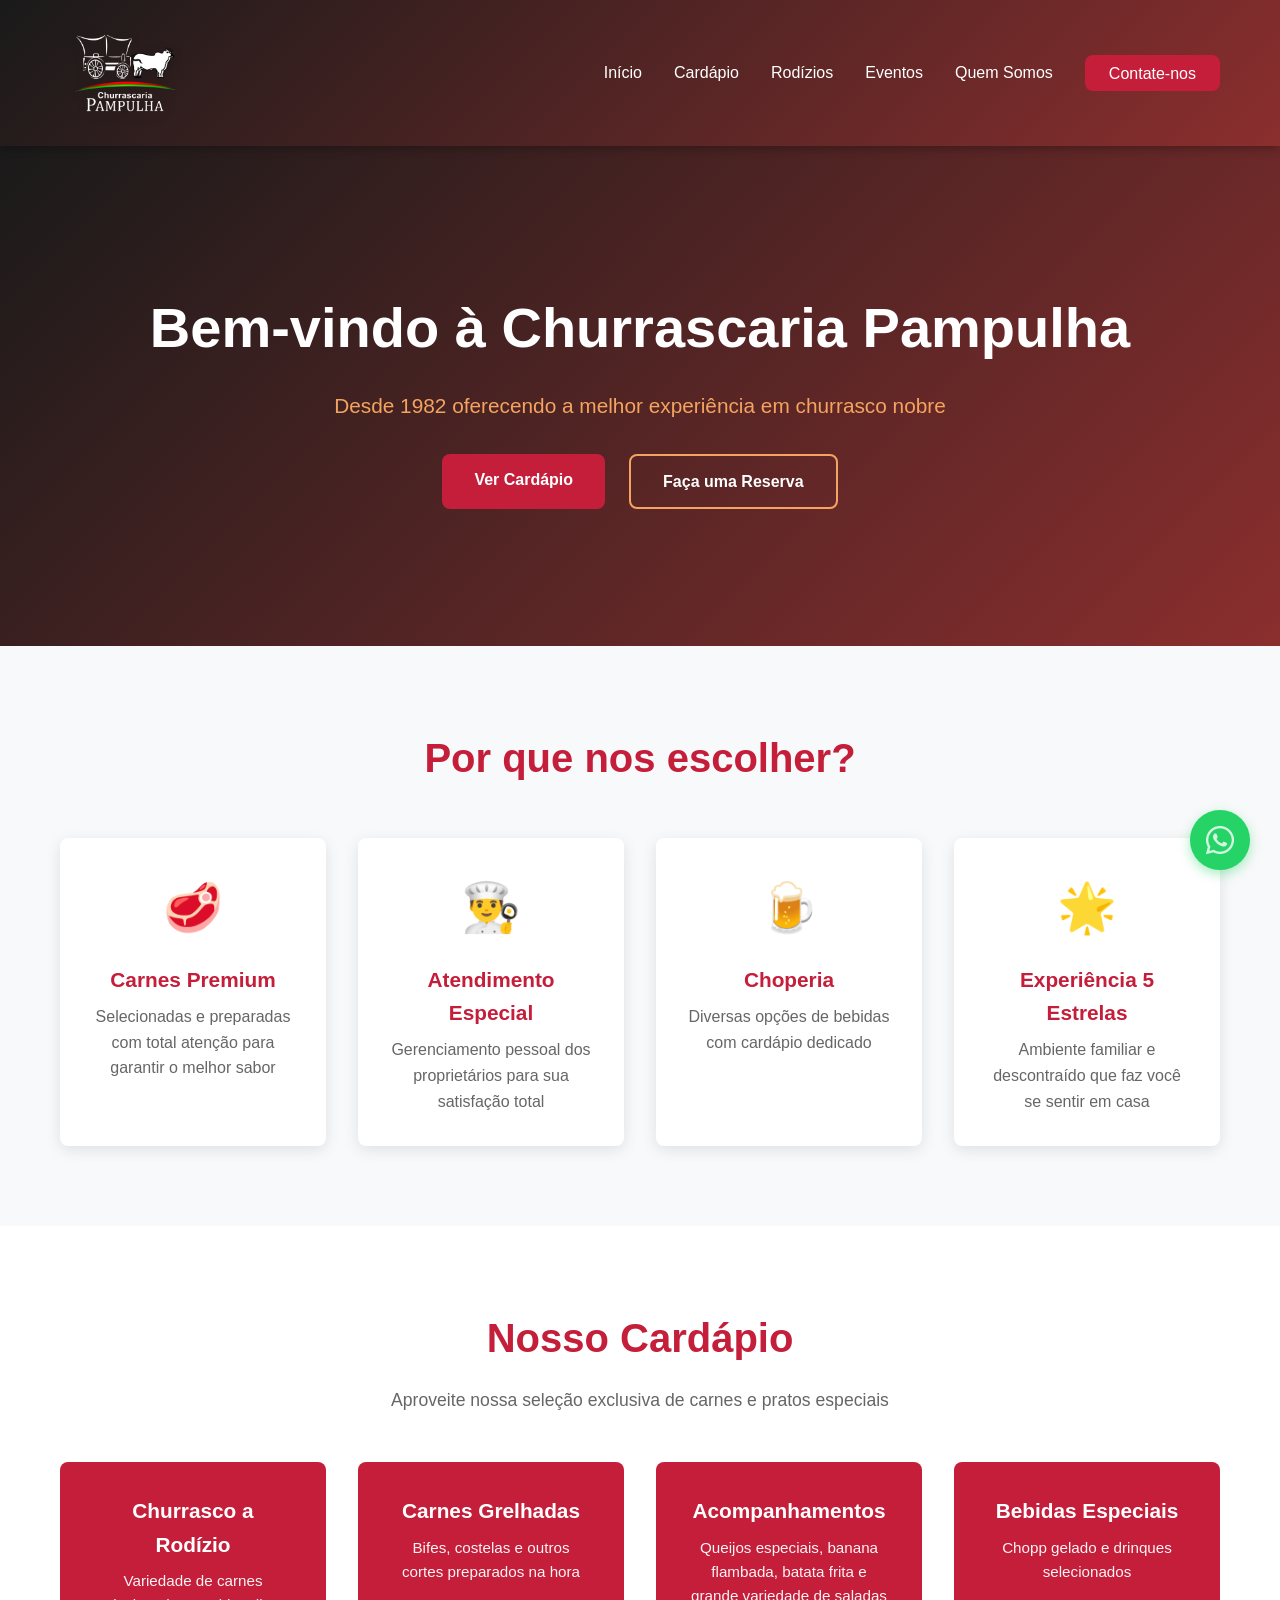
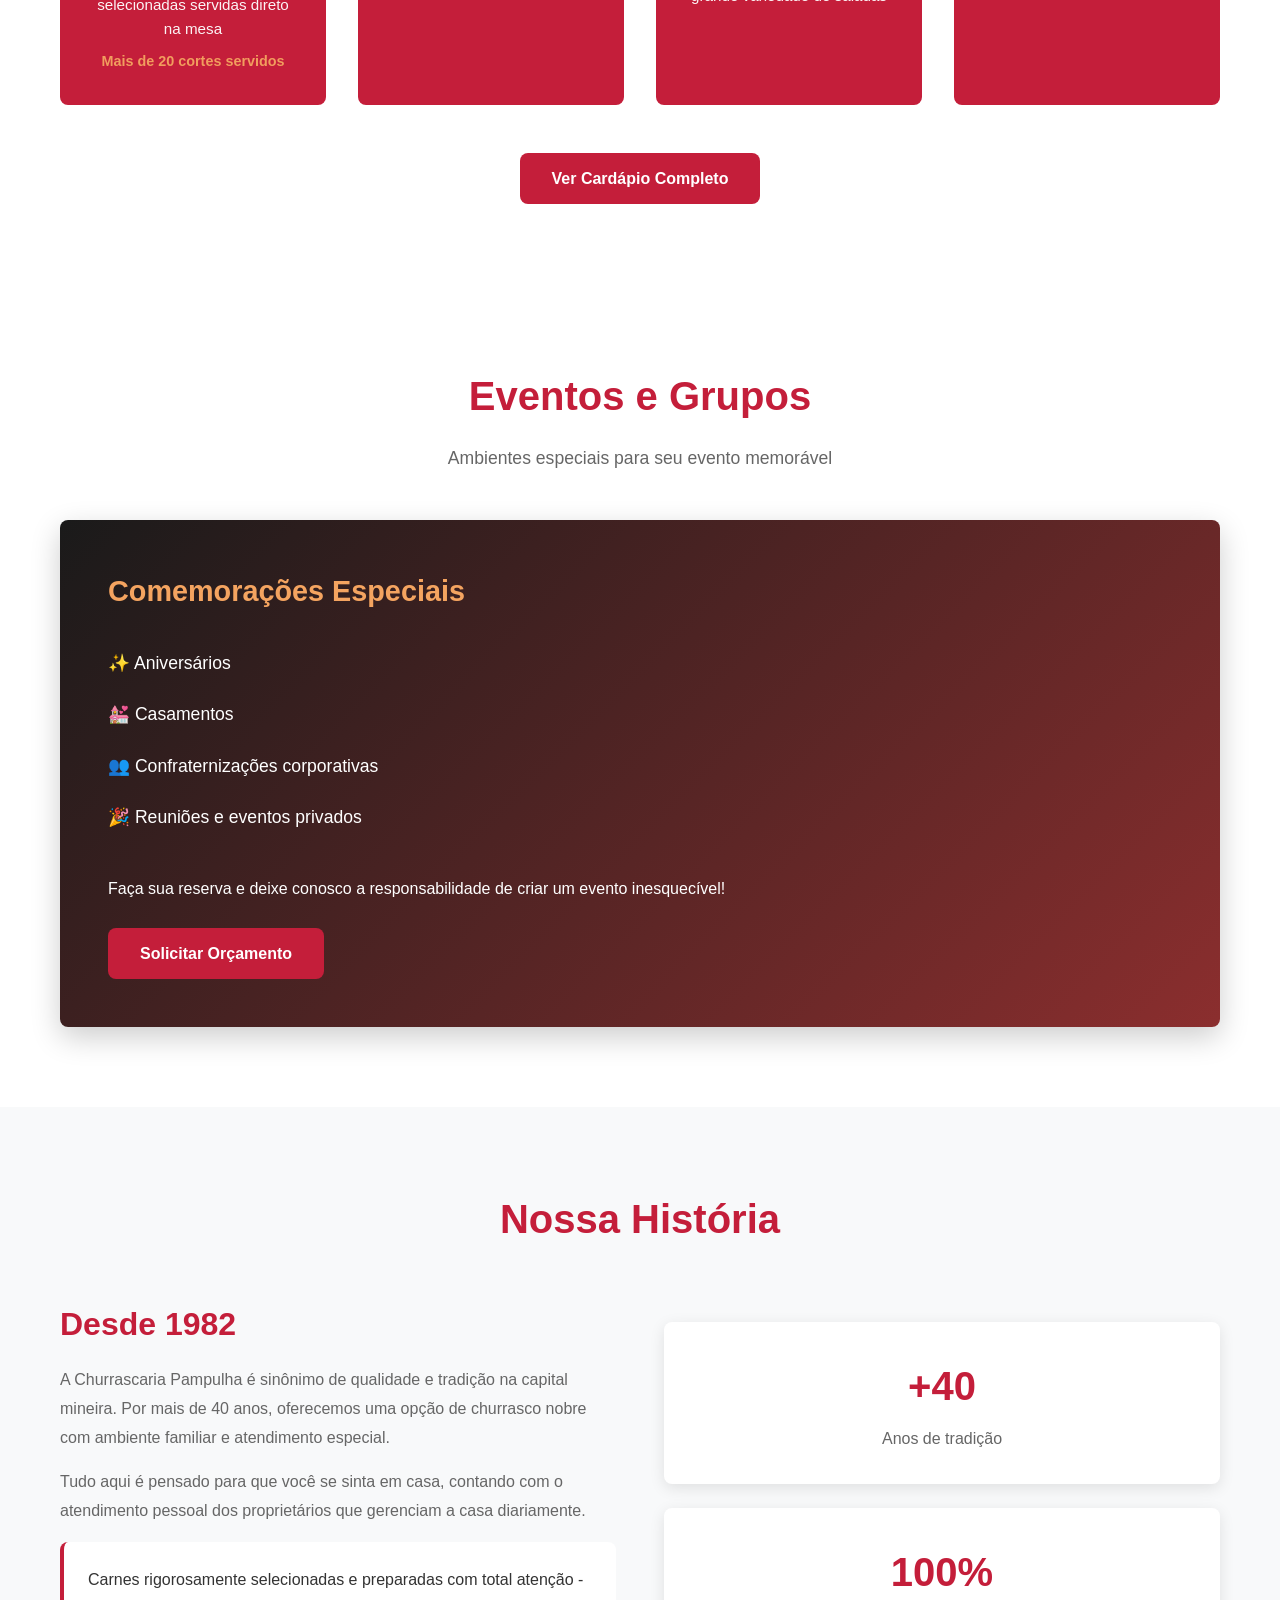
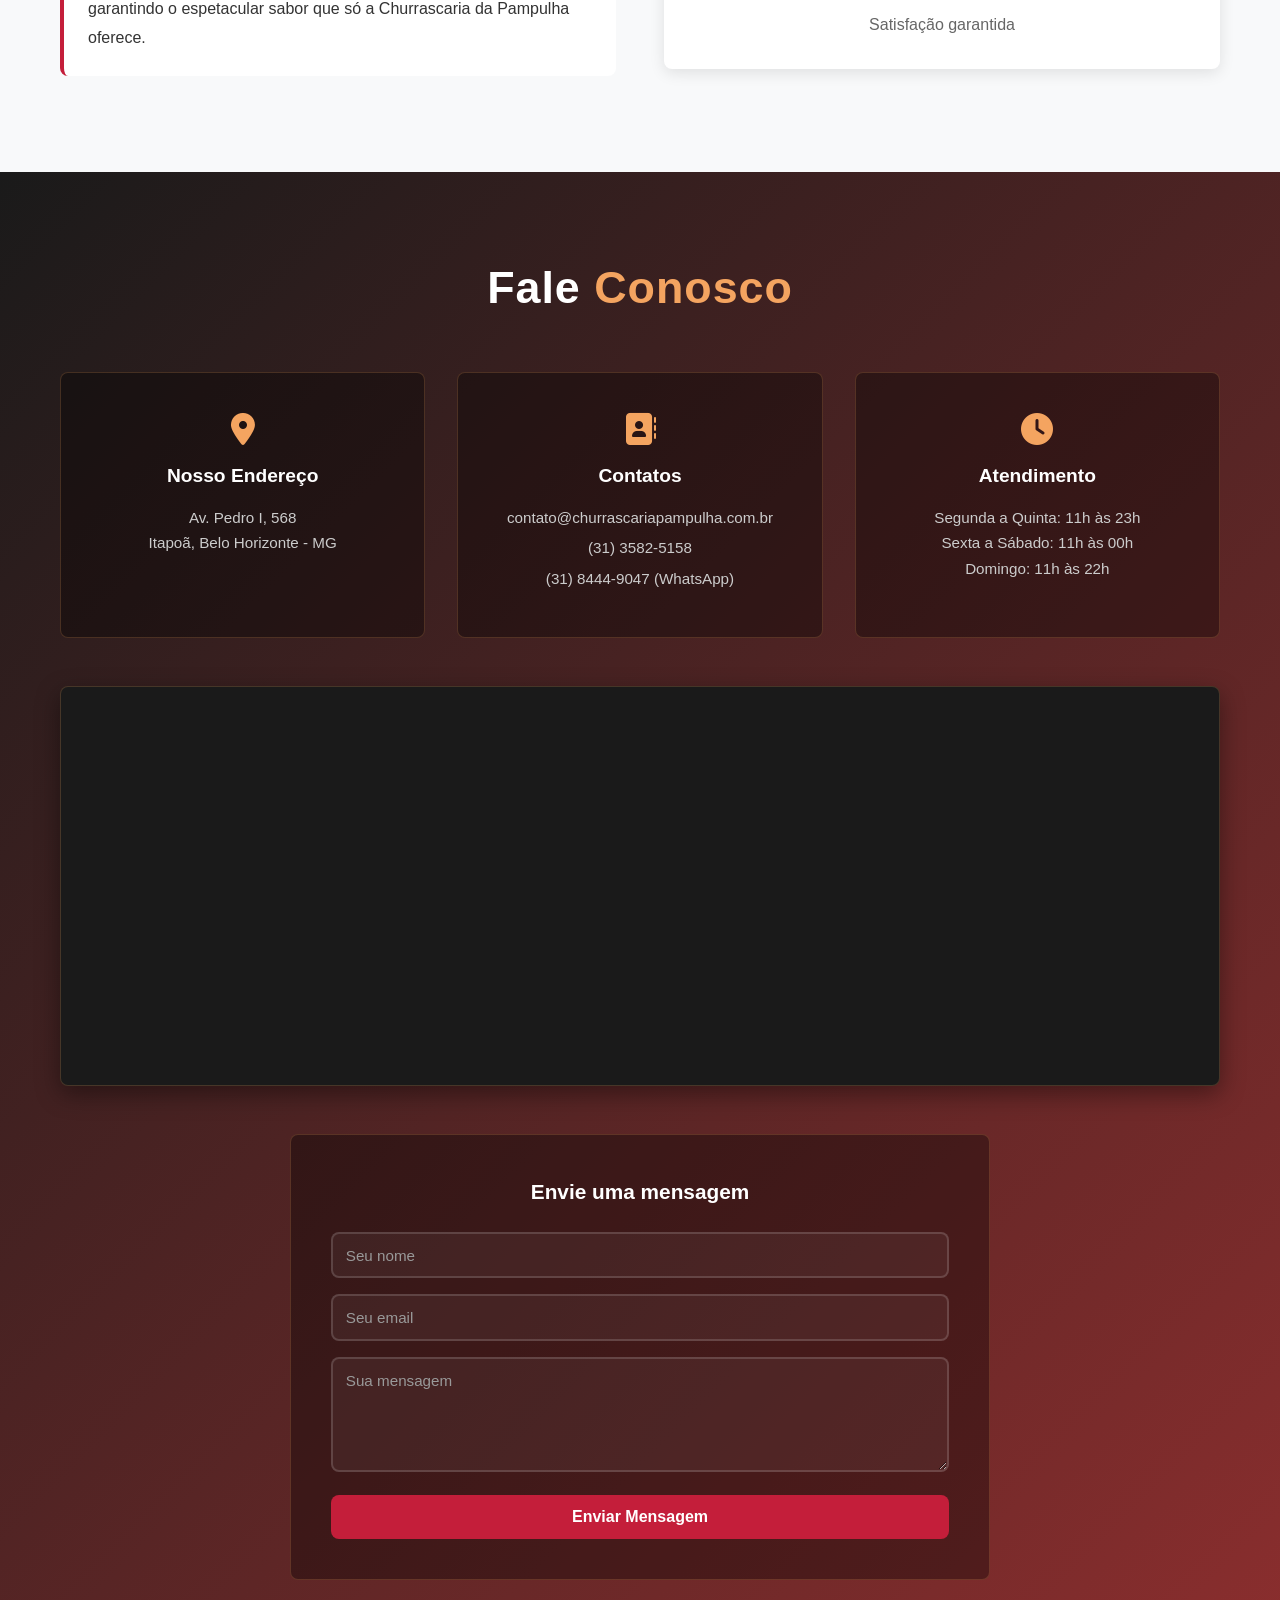
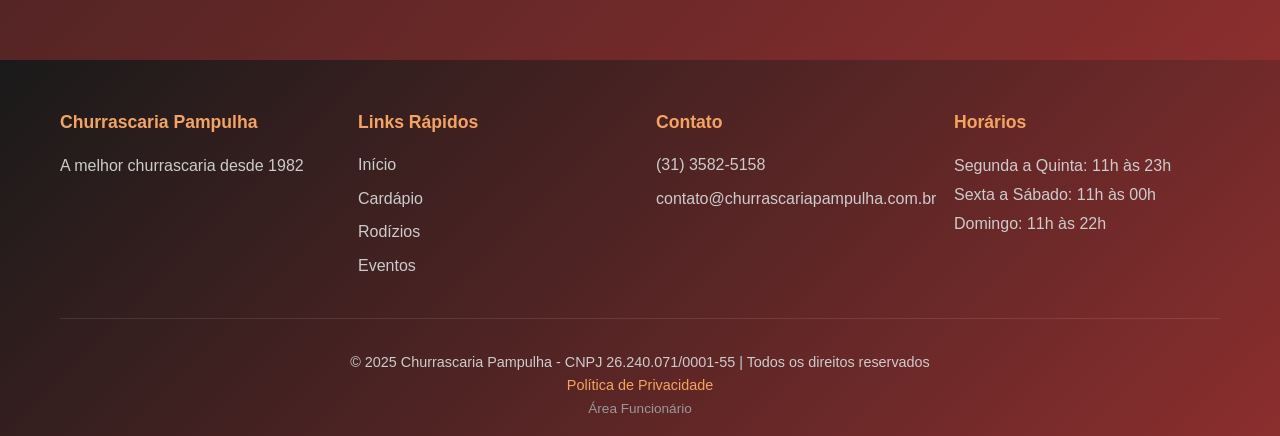
==== index.html @ bcb3b32a "Redesenha visual das paginas internas (login, painel, mesas, funcionarios) Adiciona cabecalho com gr" ====
<!DOCTYPE html>
<html lang="pt-BR">
<head>
    <meta charset="UTF-8">
    <meta name="viewport" content="width=device-width, initial-scale=1.0">
    <title>Churrascaria Pampulha - A Melhor Churrascaria de BH</title>
    <link rel="stylesheet" href="style.css?v=20260621-4">
    <link rel="stylesheet" href="https://cdnjs.cloudflare.com/ajax/libs/font-awesome/6.4.0/css/all.min.css">
</head>
<body>
    <!-- Navigation -->
    <nav class="navbar">
        <div class="container">
            <div class="navbar-content">
                <div class="logo">
                    <a href="#inicio">
                        <img src="Logo Branca carroça MC.png" alt="Churrascaria Pampulha" class="logo-img">
                    </a>
                </div>
                <button class="menu-toggle" id="menuToggle">
                    <span></span>
                    <span></span>
                    <span></span>
                </button>
                <ul class="nav-links" id="navLinks">
                    <li><a href="#inicio">Início</a></li>
                    <li><a href="#cardapio">Cardápio</a></li>
                    <li><a href="#rodizios">Rodízios</a></li>
                    <li><a href="#eventos">Eventos</a></li>
                    <li><a href="#quem-somos">Quem Somos</a></li>
                    <li><a href="#contato" class="btn-contato">Contate-nos</a></li>
                </ul>
            </div>
        </div>
    </nav>

    <!-- Hero Section -->
    <section class="hero" id="inicio">
        <div class="hero-content">
            <h2>Bem-vindo à Churrascaria Pampulha</h2>
            <p>Desde 1982 oferecendo a melhor experiência em churrasco nobre</p>
            <div class="hero-buttons">
                <a href="#cardapio" class="btn btn-primary">Ver Cardápio</a>
                <a href="#contato" class="btn btn-secondary">Faça uma Reserva</a>
            </div>
        </div>
    </section>

    <!-- Diferenciais -->
    <section class="diferenciais">
        <div class="container">
            <h2>Por que nos escolher?</h2>
            <div class="diferencial-grid">
                <div class="diferencial-card">
                    <div class="icon">🥩</div>
                    <h3>Carnes Premium</h3>
                    <p>Selecionadas e preparadas com total atenção para garantir o melhor sabor</p>
                </div>
                <div class="diferencial-card">
                    <div class="icon">👨‍🍳</div>
                    <h3>Atendimento Especial</h3>
                    <p>Gerenciamento pessoal dos proprietários para sua satisfação total</p>
                </div>
                <div class="diferencial-card">
                    <div class="icon">🍺</div>
                    <h3>Choperia</h3>
                    <p>Diversas opções de bebidas com cardápio dedicado</p>
                </div>
                <div class="diferencial-card">
                    <div class="icon">🌟</div>
                    <h3>Experiência 5 Estrelas</h3>
                    <p>Ambiente familiar e descontraído que faz você se sentir em casa</p>
                </div>
            </div>
        </div>
    </section>

    <!-- Cardápio Preview -->
    <section class="cardapio-preview" id="cardapio">
        <div class="container">
            <h2>Nosso Cardápio</h2>
            <p class="section-subtitle">Aproveite nossa seleção exclusiva de carnes e pratos especiais</p>
            <div class="menu-grid">
                <div class="menu-item">
                    <h3>Churrasco a Rodízio</h3>
                    <p>Variedade de carnes selecionadas servidas direto na mesa</p>
                    <p class="menu-subtitle">Mais de 20 cortes servidos</p>
                </div>
                <div class="menu-item">
                    <h3>Carnes Grelhadas</h3>
                    <p>Bifes, costelas e outros cortes preparados na hora</p>
                </div>
                <div class="menu-item">
                    <h3>Acompanhamentos</h3>
                    <p>Queijos especiais, banana flambada, batata frita e grande variedade de saladas</p>
                </div>
                <div class="menu-item">
                    <h3>Bebidas Especiais</h3>
                    <p>Chopp gelado e drinques selecionados</p>
                </div>
            </div>
            <div class="cardapio-cta">
                <a href="#contato" class="btn btn-primary">Ver Cardápio Completo</a>
            </div>
        </div>
    </section>


    <!-- Eventos -->
    <section class="eventos" id="eventos">
        <div class="container">
            <h2>Eventos e Grupos</h2>
            <p class="section-subtitle">Ambientes especiais para seu evento memorável</p>
            <div class="evento-card">
                <h3>Comemorações Especiais</h3>
                <ul class="evento-list">
                    <li>✨ Aniversários</li>
                    <li>💒 Casamentos</li>
                    <li>👥 Confraternizações corporativas</li>
                    <li>🎉 Reuniões e eventos privados</li>
                </ul>
                <p>Faça sua reserva e deixe conosco a responsabilidade de criar um evento inesquecível!</p>
                <a href="#contato" class="btn btn-primary">Solicitar Orçamento</a>
            </div>
        </div>
    </section>

    <!-- Quem Somos -->
    <section class="quem-somos" id="quem-somos">
        <div class="container">
            <h2>Nossa História</h2>
            <div class="historia-content">
                <div class="historia-text">
                    <h3>Desde 1982</h3>
                    <p>A Churrascaria Pampulha é sinônimo de qualidade e tradição na capital mineira. Por mais de 40 anos, oferecemos uma opção de churrasco nobre com ambiente familiar e atendimento especial.</p>
                    <p>Tudo aqui é pensado para que você se sinta em casa, contando com o atendimento pessoal dos proprietários que gerenciam a casa diariamente.</p>
                    <p class="destaque">Carnes rigorosamente selecionadas e preparadas com total atenção - garantindo o espetacular sabor que só a Churrascaria da Pampulha oferece.</p>
                </div>
                <div class="historia-stats">
                    <div class="stat">
                        <h4>+40</h4>
                        <p>Anos de tradição</p>
                    </div>
                    <div class="stat">
                        <h4>100%</h4>
                        <p>Satisfação garantida</p>
                    </div>
                </div>
            </div>
        </div>
    </section>

    <!-- Contato -->
    <section class="contato" id="contato">
        <div class="container">
            <h2>Fale <span class="text-accent">Conosco</span></h2>

            <div class="contato-cards">
                <div class="contato-card">
                    <i class="fa-solid fa-location-dot"></i>
                    <h3>Nosso Endereço</h3>
                    <p>Av. Pedro I, 568<br>Itapoã, Belo Horizonte - MG</p>
                </div>
                <div class="contato-card">
                    <i class="fa-solid fa-address-book"></i>
                    <h3>Contatos</h3>
                    <p><a href="mailto:contato@churrascariapampulha.com.br">contato@churrascariapampulha.com.br</a></p>
                    <p><a href="tel:+553135825158">(31) 3582-5158</a></p>
                    <p><a href="https://wa.me/553184449047" target="_blank" rel="noopener noreferrer">(31) 8444-9047 (WhatsApp)</a></p>
                </div>
                <div class="contato-card">
                    <i class="fa-solid fa-clock"></i>
                    <h3>Atendimento</h3>
                    <p>Segunda a Quinta: 11h às 23h<br>
                    Sexta a Sábado: 11h às 00h<br>
                    Domingo: 11h às 22h</p>
                </div>
            </div>

            <!-- Mapa -->
            <div class="mapa-container">
                <iframe src="https://maps.google.com/maps?q=Av.%20Pedro%20I%2C%20568%20-%20Itapo%C3%A3%2C%20Belo%20Horizonte%20-%20MG&t=&z=15&ie=UTF8&iwloc=&output=embed" allowfullscreen="" loading="lazy" referrerpolicy="no-referrer-when-downgrade"></iframe>
            </div>

            <div class="contato-form-wrapper">
                <div class="contato-form">
                    <h3>Envie uma mensagem</h3>
                    <form id="contactForm">
                        <input type="text" placeholder="Seu nome" required>
                        <input type="email" placeholder="Seu email" required>
                        <textarea placeholder="Sua mensagem" rows="5" required></textarea>
                        <button type="submit" class="btn btn-primary">Enviar Mensagem</button>
                    </form>
                </div>
            </div>
        </div>
    </section>

    <!-- Footer -->
    <footer class="footer">
        <div class="container">
            <div class="footer-content">
                <div class="footer-section">
                    <h4>Churrascaria Pampulha</h4>
                    <p>A melhor churrascaria desde 1982</p>
                </div>
                <div class="footer-section">
                    <h4>Links Rápidos</h4>
                    <ul>
                        <li><a href="#inicio">Início</a></li>
                        <li><a href="#cardapio">Cardápio</a></li>
                        <li><a href="#rodizios">Rodízios</a></li>
                        <li><a href="#eventos">Eventos</a></li>
                    </ul>
                </div>
                <div class="footer-section">
                    <h4>Contato</h4>
                    <ul>
                        <li><a href="tel:+553135825158">(31) 3582-5158</a></li>
                        <li><a href="mailto:contato@churrascariapampulha.com.br">contato@churrascariapampulha.com.br</a></li>
                    </ul>
                </div>
                <div class="footer-section">
                    <h4>Horários</h4>
                    <p>Segunda a Quinta: 11h às 23h<br>
                    Sexta a Sábado: 11h às 00h<br>
                    Domingo: 11h às 22h</p>
                </div>
            </div>
            <div class="footer-bottom">
                <p>&copy; 2025 Churrascaria Pampulha - CNPJ 26.240.071/0001-55 | Todos os direitos reservados</p>
                <p><a href="#politica">Política de Privacidade</a></p>
                <p class="footer-funcionario-link"><a href="area-reservas.php">Área Funcionário</a></p>
            </div>
        </div>
    </footer>

    <!-- WhatsApp Button Flutuante -->
    <a href="https://wa.me/553184449047?text=Olá%20Churrascaria%20Pampulha%21%20Gostaria%20de%20fazer%20uma%20reserva!"
       target="_blank"
       rel="noopener noreferrer"
       class="whatsapp-button"
       title="Abrir WhatsApp">
        <i class="fab fa-whatsapp"></i>
    </a>

    <script src="script.js"></script>
</body>
</html>
---- style.css ----
:root {
    --primary-color: #c41e3a;
    --secondary-color: #8b2e2e;
    --accent-color: #f4a460;
    --dark-bg: #1a1a1a;
    --light-bg: #f8f9fa;
    --text-dark: #333;
    --text-light: #666;
    --border-radius: 8px;
    --transition: all 0.3s ease;
}

* {
    margin: 0;
    padding: 0;
    box-sizing: border-box;
}

html {
    scroll-behavior: smooth;
}

body {
    font-family: 'Segoe UI', Tahoma, Geneva, Verdana, sans-serif;
    line-height: 1.6;
    color: var(--text-dark);
    background-color: #fff;
}

.container {
    max-width: 1200px;
    margin: 0 auto;
    padding: 0 20px;
}

/* ===== Navigation ===== */
.navbar {
    background: linear-gradient(135deg, var(--dark-bg) 0%, var(--secondary-color) 100%);
    padding: 0.5rem 0;
    position: sticky;
    top: 0;
    z-index: 1000;
    box-shadow: 0 2px 10px rgba(0, 0, 0, 0.3);
}

.navbar-content {
    display: flex;
    justify-content: space-between;
    align-items: center;
}

.logo h1 {
    color: var(--accent-color);
    font-size: 1.8rem;
    font-weight: bold;
    letter-spacing: 1px;
}

.logo {
    display: flex;
    align-items: center;
}

.logo a {
    display: flex;
    align-items: center;
    justify-content: center;
    text-decoration: none;
    height: 130px;
    line-height: 130px;
}

.logo-img {
    height: 130px;
    width: auto;
    max-width: 400px;
    object-fit: contain;
    object-position: center;
    transition: all 0.3s ease;
    display: block;
    filter: drop-shadow(0 3px 6px rgba(0, 0, 0, 0.15));
}

.logo-img:hover {
    transform: scale(1.08);
    filter: drop-shadow(0 4px 8px rgba(0, 0, 0, 0.2));
}

.nav-links {
    display: flex;
    list-style: none;
    gap: 2rem;
    align-items: center;
}

.nav-links a {
    color: white;
    text-decoration: none;
    font-weight: 500;
    transition: var(--transition);
    position: relative;
}

.nav-links a:not(.btn-contato)::after {
    content: '';
    position: absolute;
    bottom: -5px;
    left: 0;
    width: 0;
    height: 2px;
    background-color: var(--accent-color);
    transition: width 0.3s ease;
}

.nav-links a:not(.btn-contato):hover::after {
    width: 100%;
}

.btn-contato {
    background-color: var(--primary-color) !important;
    padding: 0.6rem 1.5rem !important;
    border-radius: var(--border-radius);
    transition: var(--transition);
}

.btn-contato:hover {
    background-color: var(--accent-color) !important;
    color: var(--text-dark) !important;
}

.menu-toggle {
    display: none;
    flex-direction: column;
    background: none;
    border: none;
    cursor: pointer;
    gap: 6px;
}

.menu-toggle span {
    width: 25px;
    height: 3px;
    background-color: white;
    border-radius: 2px;
    transition: var(--transition);
}

/* ===== Hero Section ===== */
.hero {
    background: linear-gradient(135deg, var(--dark-bg) 0%, var(--secondary-color) 100%);
    color: white;
    padding: 100px 20px;
    text-align: center;
    min-height: 500px;
    display: flex;
    align-items: center;
    justify-content: center;
}

.hero-content h2 {
    font-size: 3.5rem;
    margin-bottom: 1rem;
    font-weight: bold;
    animation: slideInDown 0.8s ease;
}

.hero-content p {
    font-size: 1.3rem;
    margin-bottom: 2rem;
    color: var(--accent-color);
    animation: slideInUp 0.8s ease;
}

.hero-buttons {
    display: flex;
    gap: 1.5rem;
    justify-content: center;
    flex-wrap: wrap;
    animation: fadeIn 1s ease 0.3s backwards;
}

@keyframes slideInDown {
    from {
        opacity: 0;
        transform: translateY(-30px);
    }
    to {
        opacity: 1;
        transform: translateY(0);
    }
}

@keyframes slideInUp {
    from {
        opacity: 0;
        transform: translateY(30px);
    }
    to {
        opacity: 1;
        transform: translateY(0);
    }
}

@keyframes fadeIn {
    from {
        opacity: 0;
    }
    to {
        opacity: 1;
    }
}

/* ===== Buttons ===== */
.btn {
    padding: 0.8rem 2rem;
    border: none;
    border-radius: var(--border-radius);
    font-size: 1rem;
    font-weight: 600;
    cursor: pointer;
    text-decoration: none;
    display: inline-block;
    transition: var(--transition);
    text-align: center;
}

.btn-primary {
    background-color: var(--primary-color);
    color: white;
}

.btn-primary:hover {
    background-color: var(--accent-color);
    color: var(--text-dark);
    transform: translateY(-3px);
    box-shadow: 0 10px 25px rgba(196, 30, 58, 0.4);
}

.btn-secondary {
    background-color: transparent;
    color: white;
    border: 2px solid var(--accent-color);
}

.btn-secondary:hover {
    background-color: var(--accent-color);
    color: var(--text-dark);
    transform: translateY(-3px);
}

/* ===== Diferenciais ===== */
.diferenciais {
    padding: 80px 20px;
    background-color: var(--light-bg);
}

.diferenciais h2 {
    text-align: center;
    font-size: 2.5rem;
    margin-bottom: 3rem;
    color: var(--primary-color);
}

.diferencial-grid {
    display: grid;
    grid-template-columns: repeat(auto-fit, minmax(250px, 1fr));
    gap: 2rem;
}

.diferencial-card {
    background: white;
    padding: 2rem;
    border-radius: var(--border-radius);
    text-align: center;
    box-shadow: 0 4px 15px rgba(0, 0, 0, 0.1);
    transition: var(--transition);
}

.diferencial-card:hover {
    transform: translateY(-10px);
    box-shadow: 0 10px 30px rgba(196, 30, 58, 0.2);
}

.diferencial-card .icon {
    font-size: 3rem;
    margin-bottom: 1rem;
}

.diferencial-card h3 {
    color: var(--primary-color);
    margin-bottom: 0.5rem;
    font-size: 1.3rem;
}

.diferencial-card p {
    color: var(--text-light);
    line-height: 1.6;
}

/* ===== Cardápio Preview ===== */
.cardapio-preview {
    padding: 80px 20px;
}

.cardapio-preview h2 {
    text-align: center;
    font-size: 2.5rem;
    margin-bottom: 1rem;
    color: var(--primary-color);
}

.section-subtitle {
    text-align: center;
    color: var(--text-light);
    font-size: 1.1rem;
    margin-bottom: 3rem;
}

.menu-grid {
    display: grid;
    grid-template-columns: repeat(auto-fit, minmax(220px, 1fr));
    gap: 2rem;
    margin-bottom: 3rem;
}

.menu-item {
    background: var(--primary-color);
    color: white;
    padding: 2rem;
    border-radius: var(--border-radius);
    text-align: center;
    transition: var(--transition);
    cursor: pointer;
}

.menu-item:hover {
    transform: scale(1.05);
    box-shadow: 0 10px 30px rgba(196, 30, 58, 0.3);
}

.menu-item h3 {
    margin-bottom: 0.5rem;
    font-size: 1.3rem;
}

.menu-item p {
    font-size: 0.95rem;
    opacity: 0.95;
}

.menu-item .menu-subtitle {
    font-size: 0.9rem;
    color: var(--accent-color);
    margin-top: 0.5rem;
    font-weight: 600;
}

.menu-item .menu-highlight {
    font-size: 0.9rem;
    color: #fff;
    margin-top: 0.5rem;
    background-color: rgba(0, 0, 0, 0.3);
    padding: 0.5rem;
    border-radius: 4px;
}

.cardapio-cta {
    text-align: center;
}

/* ===== Rodízios ===== */
.rodizios {
    padding: 80px 20px;
    background-color: var(--light-bg);
}

.rodizios h2 {
    text-align: center;
    font-size: 2.5rem;
    margin-bottom: 3rem;
    color: var(--primary-color);
}

.promo-grid {
    display: grid;
    grid-template-columns: repeat(auto-fit, minmax(300px, 1fr));
    gap: 2rem;
}

.promo-card {
    background: white;
    padding: 2.5rem;
    border-radius: var(--border-radius);
    border-left: 5px solid var(--primary-color);
    box-shadow: 0 4px 15px rgba(0, 0, 0, 0.1);
    transition: var(--transition);
}

.promo-card:hover {
    transform: translateX(10px);
    box-shadow: 0 8px 25px rgba(196, 30, 58, 0.2);
}

.promo-highlight-card {
    border-left: 8px solid var(--primary-color);
    background: linear-gradient(135deg, #fff 0%, #f0f0f0 100%);
}

.promo-highlight-card h3 {
    color: var(--primary-color);
    font-weight: bold;
}

.promo-highlight-card .promo-highlight {
    color: var(--primary-color);
    font-weight: bold;
}

.promo-card h3 {
    color: var(--primary-color);
    margin-bottom: 0.5rem;
    font-size: 1.4rem;
}

.promo-desc {
    color: var(--text-light);
    margin-bottom: 1rem;
}

.promo-highlight {
    color: var(--primary-color);
    font-weight: bold;
    font-size: 1.1rem;
}

/* ===== Eventos ===== */
.eventos {
    padding: 80px 20px;
}

.eventos h2 {
    text-align: center;
    font-size: 2.5rem;
    margin-bottom: 1rem;
    color: var(--primary-color);
}

.evento-card {
    background: linear-gradient(135deg, var(--dark-bg), var(--secondary-color));
    color: white;
    padding: 3rem;
    border-radius: var(--border-radius);
    margin-top: 2rem;
    box-shadow: 0 10px 30px rgba(0, 0, 0, 0.2);
}

.evento-card h3 {
    color: var(--accent-color);
    margin-bottom: 1.5rem;
    font-size: 1.8rem;
}

.evento-list {
    list-style: none;
    margin-bottom: 2rem;
}

.evento-list li {
    padding: 0.5rem 0;
    font-size: 1.1rem;
    line-height: 2;
}

.evento-card p {
    margin-bottom: 1.5rem;
    line-height: 1.8;
}

/* ===== Quem Somos ===== */
.quem-somos {
    padding: 80px 20px;
    background-color: var(--light-bg);
}

.quem-somos h2 {
    text-align: center;
    font-size: 2.5rem;
    margin-bottom: 3rem;
    color: var(--primary-color);
}

.historia-content {
    display: grid;
    grid-template-columns: 1fr 1fr;
    gap: 3rem;
    align-items: center;
}

.historia-text h3 {
    color: var(--primary-color);
    font-size: 2rem;
    margin-bottom: 1rem;
}

.historia-text p {
    color: var(--text-light);
    line-height: 1.8;
    margin-bottom: 1rem;
}

.destaque {
    background-color: white;
    padding: 1.5rem;
    border-left: 4px solid var(--primary-color);
    border-radius: var(--border-radius);
    font-weight: 500;
    color: var(--text-dark) !important;
}

.historia-stats {
    display: grid;
    grid-template-columns: 1fr;
    gap: 1.5rem;
}

.stat {
    background: white;
    padding: 2rem;
    border-radius: var(--border-radius);
    text-align: center;
    box-shadow: 0 4px 15px rgba(0, 0, 0, 0.1);
}

.stat h4 {
    color: var(--primary-color);
    font-size: 2.5rem;
    margin-bottom: 0.5rem;
}

.stat p {
    color: var(--text-light);
    font-size: 1rem;
}

/* ===== Contato ===== */
.contato {
    padding: 80px 20px;
    background: linear-gradient(135deg, var(--dark-bg) 0%, var(--secondary-color) 100%);
}

.contato h2 {
    text-align: center;
    font-size: 2.8rem;
    margin-bottom: 3rem;
    color: white;
    font-weight: 800;
    letter-spacing: 1px;
}

.contato h2 .text-accent {
    color: var(--accent-color);
}

.contato-cards {
    display: grid;
    grid-template-columns: repeat(3, 1fr);
    gap: 2rem;
    margin-bottom: 3rem;
}

.contato-card {
    background-color: rgba(0, 0, 0, 0.35);
    border: 1px solid rgba(244, 164, 96, 0.2);
    border-radius: var(--border-radius);
    padding: 2.5rem 1.5rem;
    text-align: center;
    transition: var(--transition);
}

.contato-card:hover {
    background-color: rgba(0, 0, 0, 0.5);
    border-color: var(--accent-color);
    transform: translateY(-5px);
}

.contato-card i {
    font-size: 2rem;
    color: var(--accent-color);
    margin-bottom: 1rem;
    display: block;
}

.contato-card h3 {
    color: white;
    font-size: 1.2rem;
    margin-bottom: 0.8rem;
}

.contato-card p {
    color: #ccc;
    line-height: 1.7;
    font-size: 0.95rem;
    margin-bottom: 0.3rem;
}

.contato-card a {
    color: #ccc;
    text-decoration: none;
    transition: var(--transition);
}

.contato-card a:hover {
    color: var(--accent-color);
}

.mapa-container {
    width: 100%;
    margin-bottom: 3rem;
    border-radius: var(--border-radius);
    overflow: hidden;
    box-shadow: 0 8px 25px rgba(0, 0, 0, 0.4);
    height: 400px;
    border: 1px solid rgba(244, 164, 96, 0.2);
    background-color: var(--dark-bg);
}

.mapa-container iframe {
    width: 100%;
    height: 100%;
    border: 0;
    /* Simula um mapa em modo escuro a partir do embed padrão do Google Maps */
    filter: invert(100%) hue-rotate(180deg) brightness(95%) contrast(85%) grayscale(20%);
}

.contato-form-wrapper {
    max-width: 700px;
    margin: 0 auto;
}

.contato-form {
    background-color: rgba(0, 0, 0, 0.35);
    border: 1px solid rgba(244, 164, 96, 0.2);
    padding: 2.5rem;
    border-radius: var(--border-radius);
}

.contato-form h3 {
    color: white;
    margin-bottom: 1.5rem;
    font-size: 1.3rem;
    text-align: center;
}

.contato-form input,
.contato-form textarea {
    width: 100%;
    padding: 0.8rem;
    margin-bottom: 1rem;
    border: 2px solid rgba(255, 255, 255, 0.15);
    border-radius: var(--border-radius);
    font-family: inherit;
    font-size: 0.95rem;
    transition: var(--transition);
    background-color: rgba(255, 255, 255, 0.05);
    color: white;
}

.contato-form input::placeholder,
.contato-form textarea::placeholder {
    color: #999;
}

.contato-form input:focus,
.contato-form textarea:focus {
    outline: none;
    border-color: var(--accent-color);
    box-shadow: 0 0 0 3px rgba(244, 164, 96, 0.15);
}

.contato-form button {
    width: 100%;
}

/* ===== Footer ===== */
.footer {
    background: linear-gradient(135deg, var(--dark-bg) 0%, var(--secondary-color) 100%);
    color: white;
    padding: 3rem 20px 1rem;
}

.footer-content {
    display: grid;
    grid-template-columns: repeat(auto-fit, minmax(250px, 1fr));
    gap: 2rem;
    margin-bottom: 2rem;
}

.footer-section h4 {
    color: var(--accent-color);
    margin-bottom: 1rem;
    font-size: 1.1rem;
}

.footer-section p {
    color: #ccc;
    line-height: 1.8;
}

.footer-section ul {
    list-style: none;
}

.footer-section ul li {
    margin-bottom: 0.5rem;
}

.footer-section a {
    color: #ccc;
    text-decoration: none;
    transition: var(--transition);
}

.footer-section a:hover {
    color: var(--accent-color);
}

.footer-bottom {
    border-top: 1px solid rgba(255, 255, 255, 0.1);
    padding-top: 2rem;
    text-align: center;
    color: #ccc;
    font-size: 0.9rem;
}

.footer-bottom a {
    color: var(--accent-color);
    text-decoration: none;
}

.footer-bottom a:hover {
    text-decoration: underline;
}

/* ===== WhatsApp Button ===== */
.whatsapp-button {
    position: fixed;
    bottom: 30px;
    right: 30px;
    width: 60px;
    height: 60px;
    background-color: #25d366;
    border-radius: 50%;
    display: flex;
    align-items: center;
    justify-content: center;
    box-shadow: 0 4px 12px rgba(37, 211, 102, 0.4);
    transition: var(--transition);
    z-index: 999;
    text-decoration: none;
    animation: slideInUp 0.5s ease backwards;
}

.whatsapp-button:hover {
    background-color: #20ba5a;
    transform: scale(1.1);
    box-shadow: 0 8px 20px rgba(37, 211, 102, 0.6);
}

.whatsapp-button:active {
    transform: scale(0.95);
}

.whatsapp-button i {
    font-size: 32px;
    color: white;
    display: flex;
    align-items: center;
    justify-content: center;
}

.whatsapp-button::before {
    content: '';
    position: absolute;
    top: 0;
    left: 0;
    right: 0;
    bottom: 0;
    border-radius: 50%;
    background: rgba(37, 211, 102, 0.2);
    animation: pulse-whatsapp 2s ease-in-out infinite;
}

@keyframes pulse-whatsapp {
    0%, 100% {
        transform: scale(1);
        opacity: 0;
    }
    50% {
        transform: scale(1.2);
        opacity: 0.3;
    }
}

/* ===== Responsive Design ===== */
@media (max-width: 768px) {
    .menu-toggle {
        display: flex;
    }

    .nav-links {
        position: absolute;
        top: 70px;
        left: 0;
        right: 0;
        background: var(--dark-bg);
        flex-direction: column;
        gap: 1rem;
        padding: 2rem;
        display: none;
    }

    .nav-links.active {
        display: flex;
    }

    .logo a {
        height: 110px;
        line-height: 110px;
    }

    .logo-img {
        height: 110px;
    }

    .hero-content h2 {
        font-size: 2rem;
    }

    .hero-content p {
        font-size: 1rem;
    }

    .hero {
        padding: 60px 20px;
        min-height: 350px;
    }

    .hero-buttons {
        flex-direction: column;
    }

    .hero-buttons .btn {
        width: 100%;
    }

    .diferenciais h2,
    .cardapio-preview h2,
    .rodizios h2,
    .eventos h2,
    .quem-somos h2,
    .contato h2 {
        font-size: 1.8rem;
    }

    .diferencial-grid {
        grid-template-columns: 1fr;
    }

    .menu-grid {
        grid-template-columns: 1fr;
    }

    .promo-grid {
        grid-template-columns: 1fr;
    }

    .historia-content {
        grid-template-columns: 1fr;
    }

    .contato-cards {
        grid-template-columns: 1fr;
    }

    .mapa-container {
        height: 350px;
    }

    .evento-card {
        padding: 1.5rem;
    }

    .evento-list li {
        font-size: 1rem;
    }

    section {
        padding: 50px 20px !important;
    }

    .navbar-content {
        flex-wrap: wrap;
        row-gap: 0.75rem;
    }

    .funcionario-nav-links {
        flex-wrap: wrap;
        justify-content: center;
        gap: 0.6rem 1rem;
        width: 100%;
    }
}

@media (max-width: 480px) {
    .logo a {
        height: 95px;
        line-height: 95px;
    }

    .logo-img {
        height: 95px;
    }

    .nav-links {
        gap: 0.5rem;
        padding: 1rem;
    }

    .hero-content h2 {
        font-size: 1.5rem;
    }

    .hero-content p {
        font-size: 0.9rem;
    }

    .diferencial-card,
    .promo-card,
    .contato-card {
        padding: 1.5rem;
    }

    .historia-stats {
        grid-template-columns: 1fr;
    }

    .stat {
        padding: 1.5rem;
    }

    .stat h4 {
        font-size: 2rem;
    }

    .contato-form {
        padding: 1.5rem;
    }

    .footer-content {
        grid-template-columns: 1fr;
        gap: 1.5rem;
    }

    .whatsapp-button {
        width: 55px;
        height: 55px;
        bottom: 20px;
        right: 20px;
    }

    .whatsapp-button i {
        font-size: 28px;
    }
}

/* ===== Área Funcionário ===== */
.funcionario-nav-links {
    display: flex;
    list-style: none;
    gap: 1.5rem;
    align-items: center;
}

.funcionario-nav-links a:not(.btn-voltar-site) {
    color: white;
    text-decoration: none;
    font-weight: 500;
    transition: var(--transition);
}

.funcionario-nav-links a:not(.btn-voltar-site):hover {
    color: var(--accent-color);
}

.btn-voltar-site {
    background: none;
    border: 2px solid var(--accent-color);
    color: white;
    padding: 0.6rem 1.2rem;
    border-radius: var(--border-radius);
    text-decoration: none;
    font-weight: 500;
    cursor: pointer;
    font-size: 0.95rem;
    transition: var(--transition);
    display: inline-flex;
    align-items: center;
    gap: 0.5rem;
    font-family: inherit;
}

.btn-voltar-site:hover {
    background-color: var(--accent-color);
    color: var(--text-dark);
}

.login-funcionario {
    min-height: calc(100vh - 220px);
    display: flex;
    align-items: center;
    justify-content: center;
    padding: 60px 20px;
    background: radial-gradient(circle at 25% 20%, rgba(196, 30, 58, 0.07), transparent 50%),
                radial-gradient(circle at 80% 85%, rgba(244, 164, 96, 0.1), transparent 50%),
                linear-gradient(135deg, var(--light-bg) 0%, #eee 100%);
}

.login-card {
    background: white;
    max-width: 420px;
    width: 100%;
    padding: 3rem 2.5rem;
    border-radius: 20px;
    text-align: center;
    box-shadow: 0 20px 45px rgba(0, 0, 0, 0.15);
    position: relative;
    overflow: hidden;
}

.login-card::before {
    content: '';
    position: absolute;
    top: 0;
    left: 0;
    right: 0;
    height: 6px;
    background: linear-gradient(90deg, var(--primary-color), var(--accent-color));
}

.login-icon {
    font-size: 1.7rem;
    color: var(--primary-color);
    margin: 0 auto 1.2rem;
    width: 70px;
    height: 70px;
    border-radius: 50%;
    background: linear-gradient(135deg, rgba(196, 30, 58, 0.1), rgba(244, 164, 96, 0.18));
    display: flex;
    align-items: center;
    justify-content: center;
}

.login-card h2 {
    color: var(--primary-color);
    font-size: 1.8rem;
    margin-bottom: 0.5rem;
}

.login-subtitle {
    color: var(--text-light);
    margin-bottom: 2rem;
    font-size: 0.95rem;
}

.login-card form {
    text-align: left;
}

.login-card label {
    display: block;
    font-size: 0.9rem;
    font-weight: 600;
    color: var(--text-dark);
    margin-bottom: 0.4rem;
}

.login-card input {
    width: 100%;
    padding: 0.85rem 1rem;
    margin-bottom: 1.2rem;
    border: 2px solid #e5e5e5;
    border-radius: 10px;
    font-size: 0.95rem;
    background-color: #fafafa;
    transition: var(--transition);
}

.login-card input:focus {
    outline: none;
    border-color: var(--primary-color);
    background-color: white;
    box-shadow: 0 0 0 3px rgba(196, 30, 58, 0.1);
}

.login-card button {
    width: 100%;
}

.login-erro {
    color: var(--primary-color);
    font-size: 0.9rem;
    min-height: 1.2rem;
    margin-bottom: 1rem;
    font-weight: 600;
}

.login-sucesso {
    color: #2e7d32;
    font-size: 0.9rem;
    margin-bottom: 1rem;
    font-weight: 600;
}

.painel-reservas {
    padding: 60px 20px;
    min-height: calc(100vh - 220px);
    background: linear-gradient(180deg, #ffffff 0%, var(--light-bg) 100%);
}

.painel-reservas h2 {
    text-align: center;
    font-size: 2.2rem;
    color: var(--primary-color);
    margin-bottom: 0.5rem;
}

/* ===== Cabeçalho do painel ===== */
.panel-header {
    display: flex;
    align-items: center;
    gap: 1.5rem;
    background: linear-gradient(135deg, var(--dark-bg) 0%, var(--secondary-color) 100%);
    color: white;
    padding: 2rem 2.5rem;
    border-radius: 16px;
    margin-bottom: 2rem;
    box-shadow: 0 15px 35px rgba(0, 0, 0, 0.18);
    position: relative;
    overflow: hidden;
}

.panel-header::after {
    content: '';
    position: absolute;
    top: -50%;
    right: -8%;
    width: 280px;
    height: 280px;
    border-radius: 50%;
    background: radial-gradient(circle, rgba(244, 164, 96, 0.18) 0%, transparent 70%);
    pointer-events: none;
}

.panel-header-icon {
    flex-shrink: 0;
    width: 64px;
    height: 64px;
    border-radius: 50%;
    background: rgba(244, 164, 96, 0.15);
    border: 1px solid rgba(244, 164, 96, 0.4);
    display: flex;
    align-items: center;
    justify-content: center;
    font-size: 1.6rem;
    color: var(--accent-color);
    position: relative;
    z-index: 1;
}

.painel-reservas .panel-header h2 {
    text-align: left;
    font-size: 1.9rem;
    color: white;
    margin-bottom: 0.3rem;
    position: relative;
    z-index: 1;
}

.panel-header p {
    color: rgba(255, 255, 255, 0.82);
    font-size: 0.95rem;
    margin: 0;
    position: relative;
    z-index: 1;
}

/* ===== Cards de estatística ===== */
.stat-cards-row {
    display: grid;
    grid-template-columns: repeat(auto-fit, minmax(160px, 1fr));
    gap: 1.25rem;
    margin-bottom: 2rem;
}

.stat-cards-row .stat {
    padding: 1.5rem;
    transition: var(--transition);
}

.stat-cards-row .stat:hover {
    transform: translateY(-4px);
    box-shadow: 0 10px 25px rgba(196, 30, 58, 0.15);
}

.stat-cards-row .stat i {
    color: var(--accent-color);
    font-size: 1.4rem;
    margin-bottom: 0.6rem;
    display: block;
}

.stat-cards-row .stat h4 {
    font-size: 2rem;
}

/* ===== Cartão de formulário ===== */
.reserva-form-card {
    background: white;
    border-radius: 16px;
    padding: 2rem 2.2rem;
    margin: 0 0 2.5rem;
    box-shadow: 0 8px 25px rgba(0, 0, 0, 0.08);
    border: 1px solid rgba(0, 0, 0, 0.04);
}

.card-header-bar {
    display: flex;
    align-items: center;
    gap: 0.7rem;
    margin-bottom: 1.5rem;
    padding-bottom: 1rem;
    border-bottom: 2px solid var(--light-bg);
}

.card-header-bar i {
    color: var(--primary-color);
    font-size: 1.2rem;
}

.card-header-bar h3 {
    color: var(--text-dark);
    font-size: 1.2rem;
    font-weight: 700;
}

.reserva-form-grid {
    display: grid;
    grid-template-columns: repeat(auto-fit, minmax(180px, 1fr));
    gap: 1.2rem;
    margin-bottom: 1.5rem;
}

.reserva-form-grid input,
.reserva-form-grid select {
    width: 100%;
    padding: 0.75rem 0.9rem;
    border: 2px solid #e5e5e5;
    border-radius: 10px;
    font-size: 0.95rem;
    font-family: inherit;
    background-color: #fafafa;
    transition: var(--transition);
}

.reserva-form-grid input:focus,
.reserva-form-grid select:focus {
    outline: none;
    border-color: var(--primary-color);
    background-color: white;
    box-shadow: 0 0 0 3px rgba(196, 30, 58, 0.08);
}

.reserva-form-label {
    display: flex;
    flex-direction: column;
    gap: 0.45rem;
    font-size: 0.8rem;
    font-weight: 600;
    color: var(--text-light);
    text-transform: uppercase;
    letter-spacing: 0.03em;
}

.reserva-form-label span {
    display: flex;
    align-items: center;
    gap: 0.4rem;
}

.reserva-form-label i {
    color: var(--primary-color);
    width: 14px;
    text-align: center;
}

.btn i {
    margin-right: 0.5rem;
}

/* ===== Badges de status ===== */
.badge {
    display: inline-flex;
    align-items: center;
    gap: 0.35rem;
    padding: 0.3rem 0.75rem;
    border-radius: 999px;
    font-size: 0.75rem;
    font-weight: 700;
    white-space: nowrap;
    text-transform: uppercase;
    letter-spacing: 0.02em;
}

.badge i {
    font-size: 0.65rem;
}

.badge-success {
    background-color: #e3f3e6;
    color: #2e7d32;
}

.badge-warning {
    background-color: #fff2dc;
    color: #a15c00;
}

.badge-danger {
    background-color: #fbe6e9;
    color: var(--primary-color);
}

.badge-info {
    background-color: rgba(244, 164, 96, 0.18);
    color: #8a5a1f;
}

.reserva-comparecimento-form {
    display: flex;
    align-items: center;
    gap: 0.4rem;
}

.reserva-comparecimento-form select {
    padding: 0.4rem;
    border: 2px solid #ddd;
    border-radius: var(--border-radius);
    font-size: 0.85rem;
    font-family: inherit;
}

.reserva-comparecimento-form input {
    width: 70px;
    padding: 0.4rem;
    border: 2px solid #ddd;
    border-radius: var(--border-radius);
    font-size: 0.85rem;
    font-family: inherit;
}

.reserva-comparecimento-form button {
    background-color: #e3f3e6;
    border: none;
    color: #2e7d32;
    cursor: pointer;
    font-size: 0.9rem;
    width: 32px;
    height: 32px;
    border-radius: 50%;
    display: inline-flex;
    align-items: center;
    justify-content: center;
    transition: var(--transition);
}

.reserva-comparecimento-form button:hover {
    background-color: #2e7d32;
    color: white;
    transform: scale(1.12);
}

.reservas-lista-wrapper {
    overflow-x: auto;
}

.reservas-tabela {
    width: 100%;
    border-collapse: collapse;
    background: white;
    box-shadow: 0 8px 25px rgba(0, 0, 0, 0.08);
    border-radius: 16px;
    overflow: hidden;
}

.reservas-tabela th,
.reservas-tabela td {
    padding: 1rem 1.1rem;
    text-align: left;
    border-bottom: 1px solid #f0f0f0;
    font-size: 0.92rem;
}

.reservas-tabela th {
    background: linear-gradient(135deg, var(--dark-bg) 0%, var(--secondary-color) 100%);
    color: white;
    font-weight: 600;
    text-transform: uppercase;
    font-size: 0.76rem;
    letter-spacing: 0.04em;
    white-space: nowrap;
}

.reservas-tabela tbody tr {
    transition: var(--transition);
}

.reservas-tabela tbody tr:nth-child(even) {
    background-color: #fcfcfc;
}

.reservas-tabela tbody tr:hover {
    background-color: rgba(244, 164, 96, 0.1);
}

.reservas-tabela tbody tr:last-child td {
    border-bottom: none;
}

.btn-remover-reserva {
    background-color: #fbe6e9;
    border: none;
    color: var(--primary-color);
    cursor: pointer;
    font-size: 0.95rem;
    width: 32px;
    height: 32px;
    border-radius: 50%;
    display: inline-flex;
    align-items: center;
    justify-content: center;
    transition: var(--transition);
}

.btn-remover-reserva:hover {
    background-color: var(--primary-color);
    color: white;
    transform: scale(1.12);
}

.reservas-vazio {
    text-align: center;
    color: var(--text-light);
    padding: 2rem;
    display: none;
}

.footer-funcionario-link a {
    color: #999;
    font-size: 0.85rem;
    text-decoration: none;
}

.footer-funcionario-link a:hover {
    color: var(--accent-color);
}

@media (max-width: 600px) {
    .login-card {
        padding: 2rem 1.5rem;
    }

    .reserva-form-grid {
        grid-template-columns: 1fr;
    }

    .reservas-tabela th,
    .reservas-tabela td {
        padding: 0.7rem;
        font-size: 0.9rem;
    }

    .panel-header {
        flex-direction: column;
        text-align: center;
        padding: 1.5rem;
    }

    .painel-reservas .panel-header h2 {
        text-align: center;
    }

    .reserva-form-card {
        padding: 1.5rem;
    }
}

/* ===== Animations ===== */
@keyframes pulse {
    0%, 100% {
        opacity: 1;
    }
    50% {
        opacity: 0.7;
    }
}

.btn-primary:active {
    transform: translateY(-1px);
}

/* ===== Scrollbar Styling ===== */
::-webkit-scrollbar {
    width: 10px;
}

::-webkit-scrollbar-track {
    background: var(--light-bg);
}

::-webkit-scrollbar-thumb {
    background: var(--primary-color);
    border-radius: 5px;
}

::-webkit-scrollbar-thumb:hover {
    background: var(--secondary-color);
}
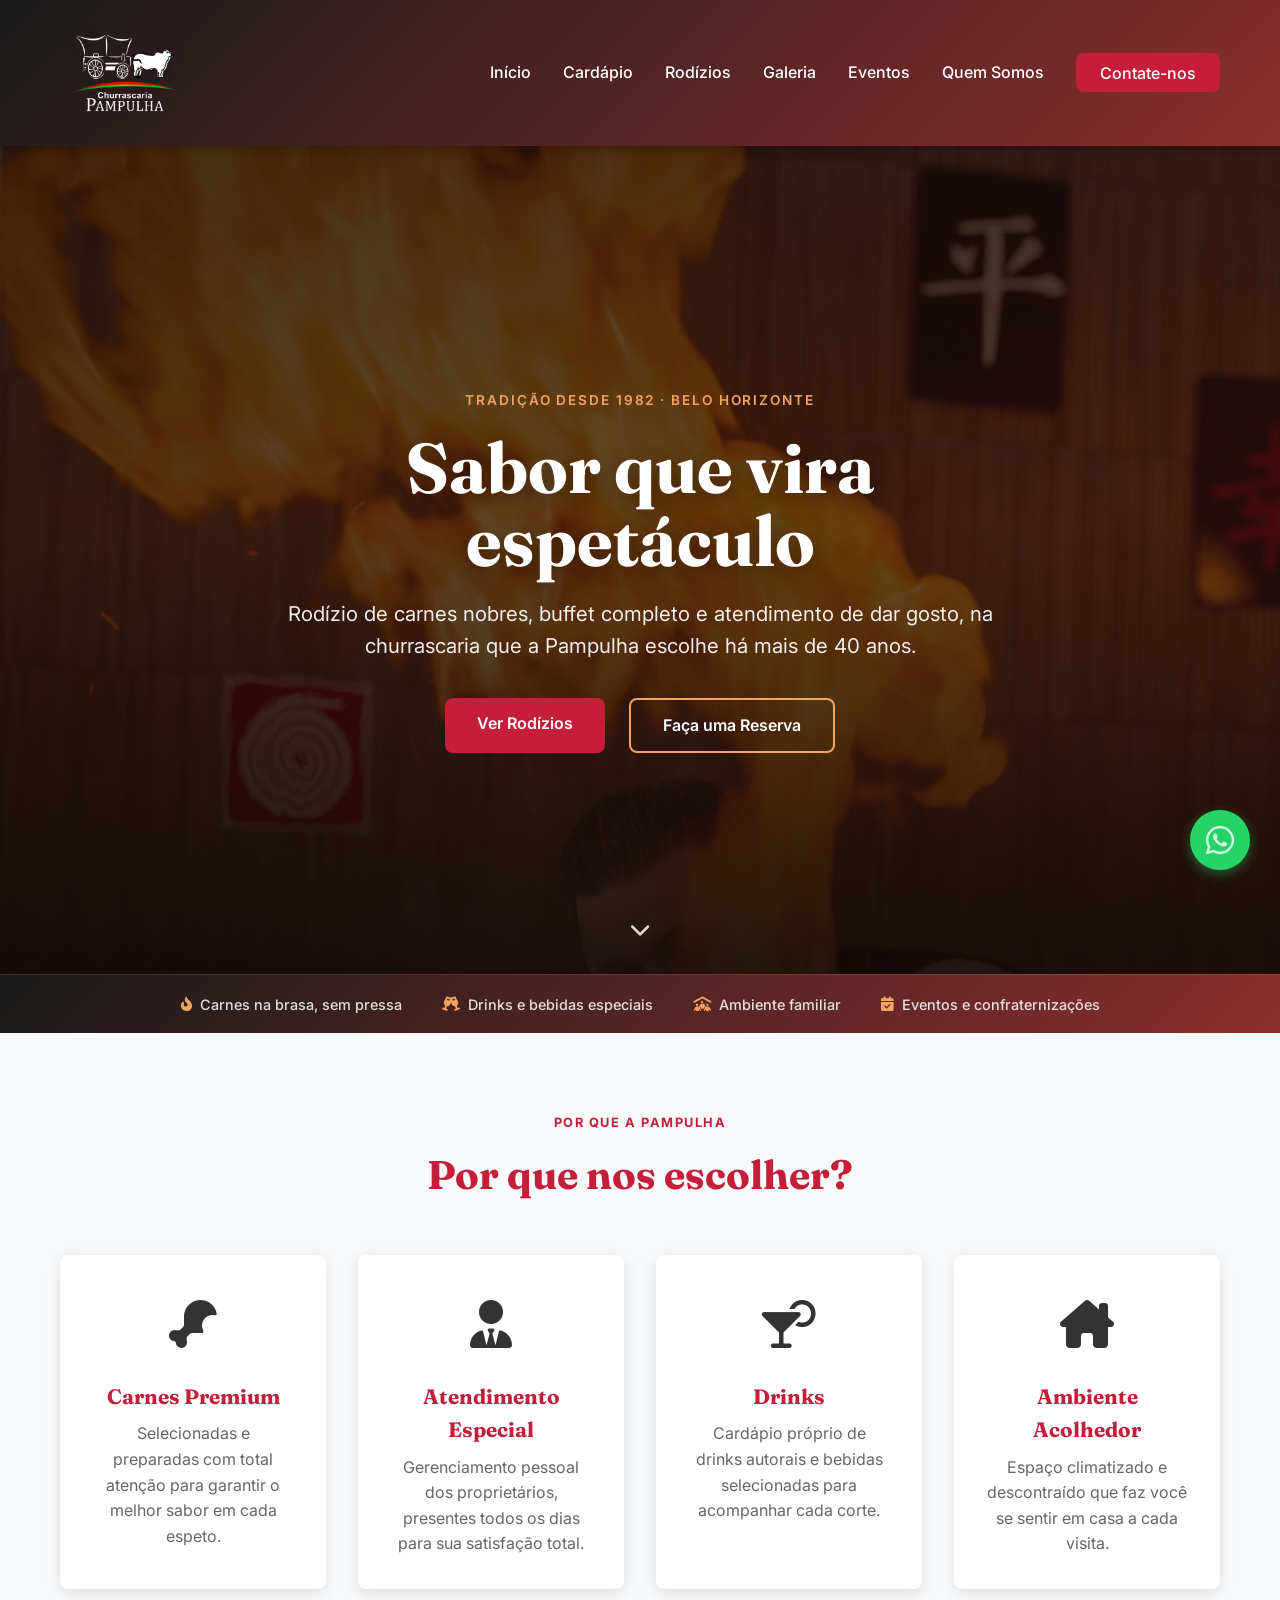
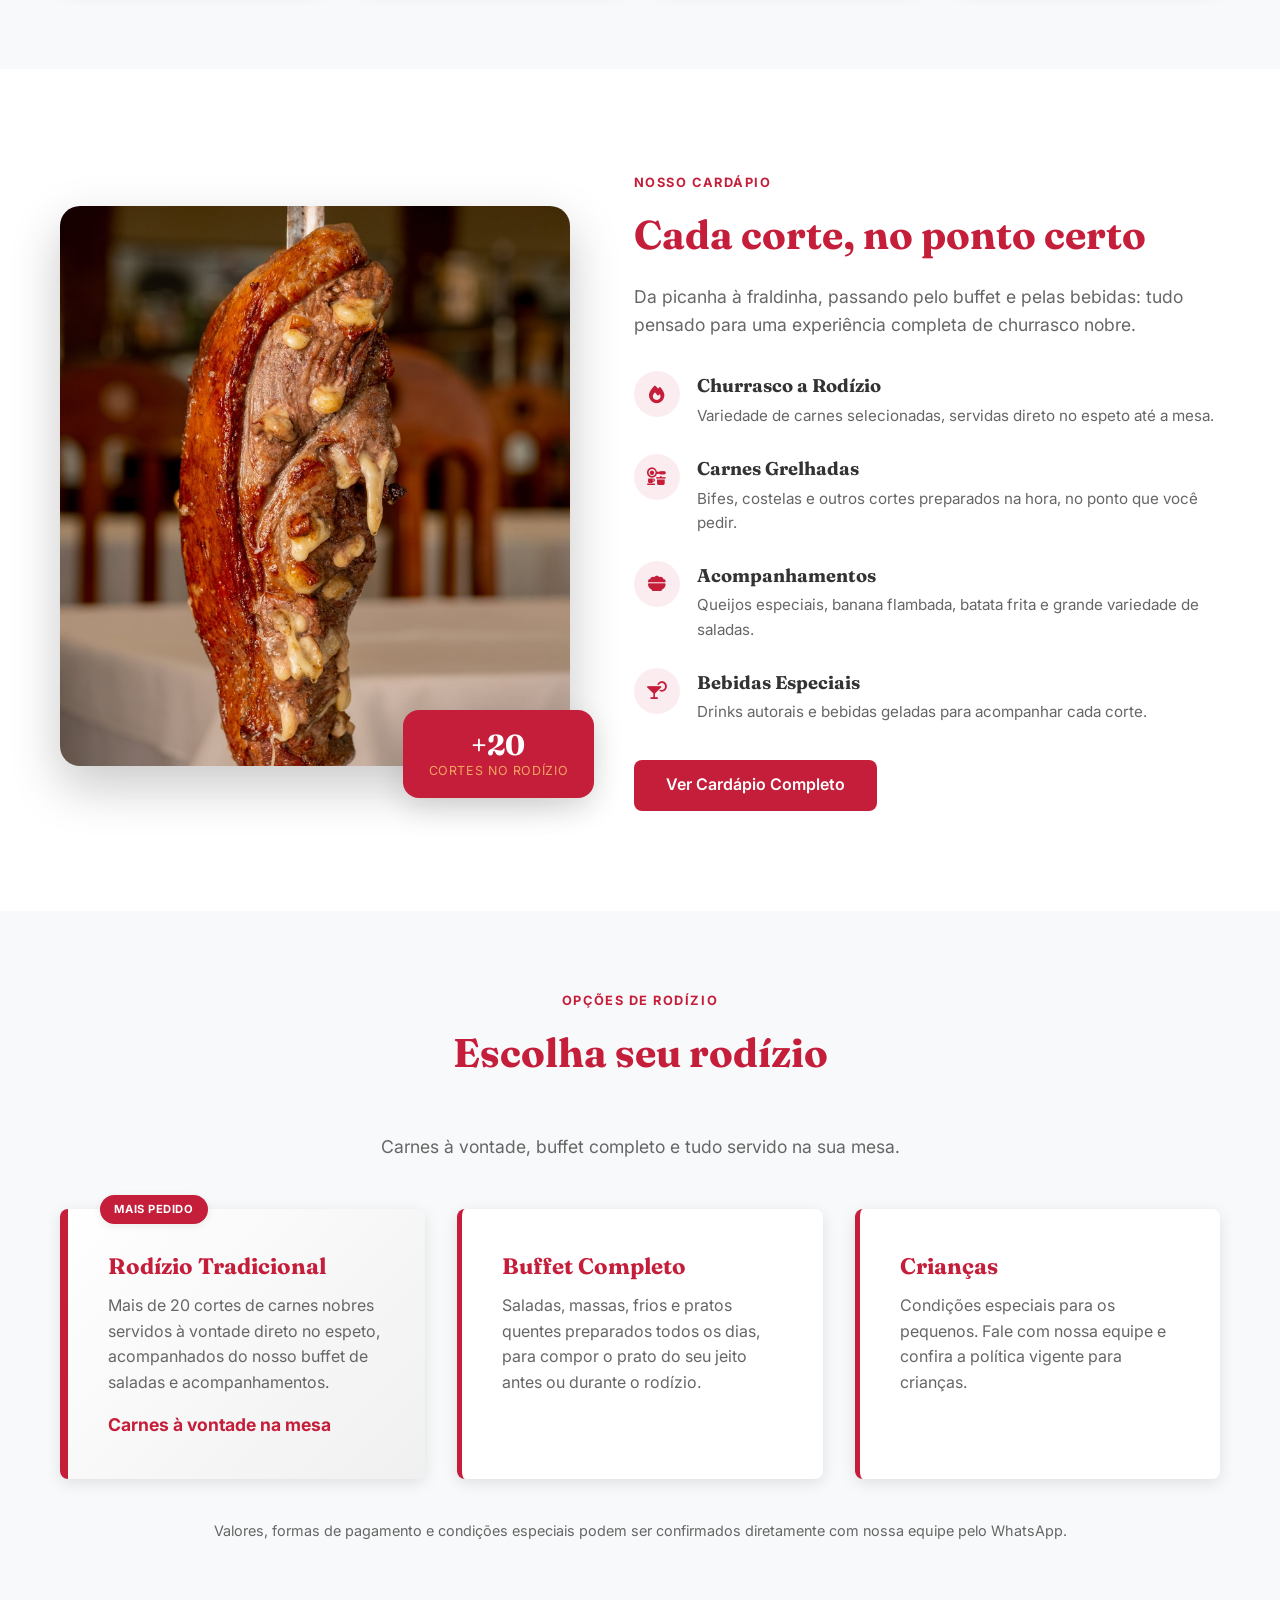
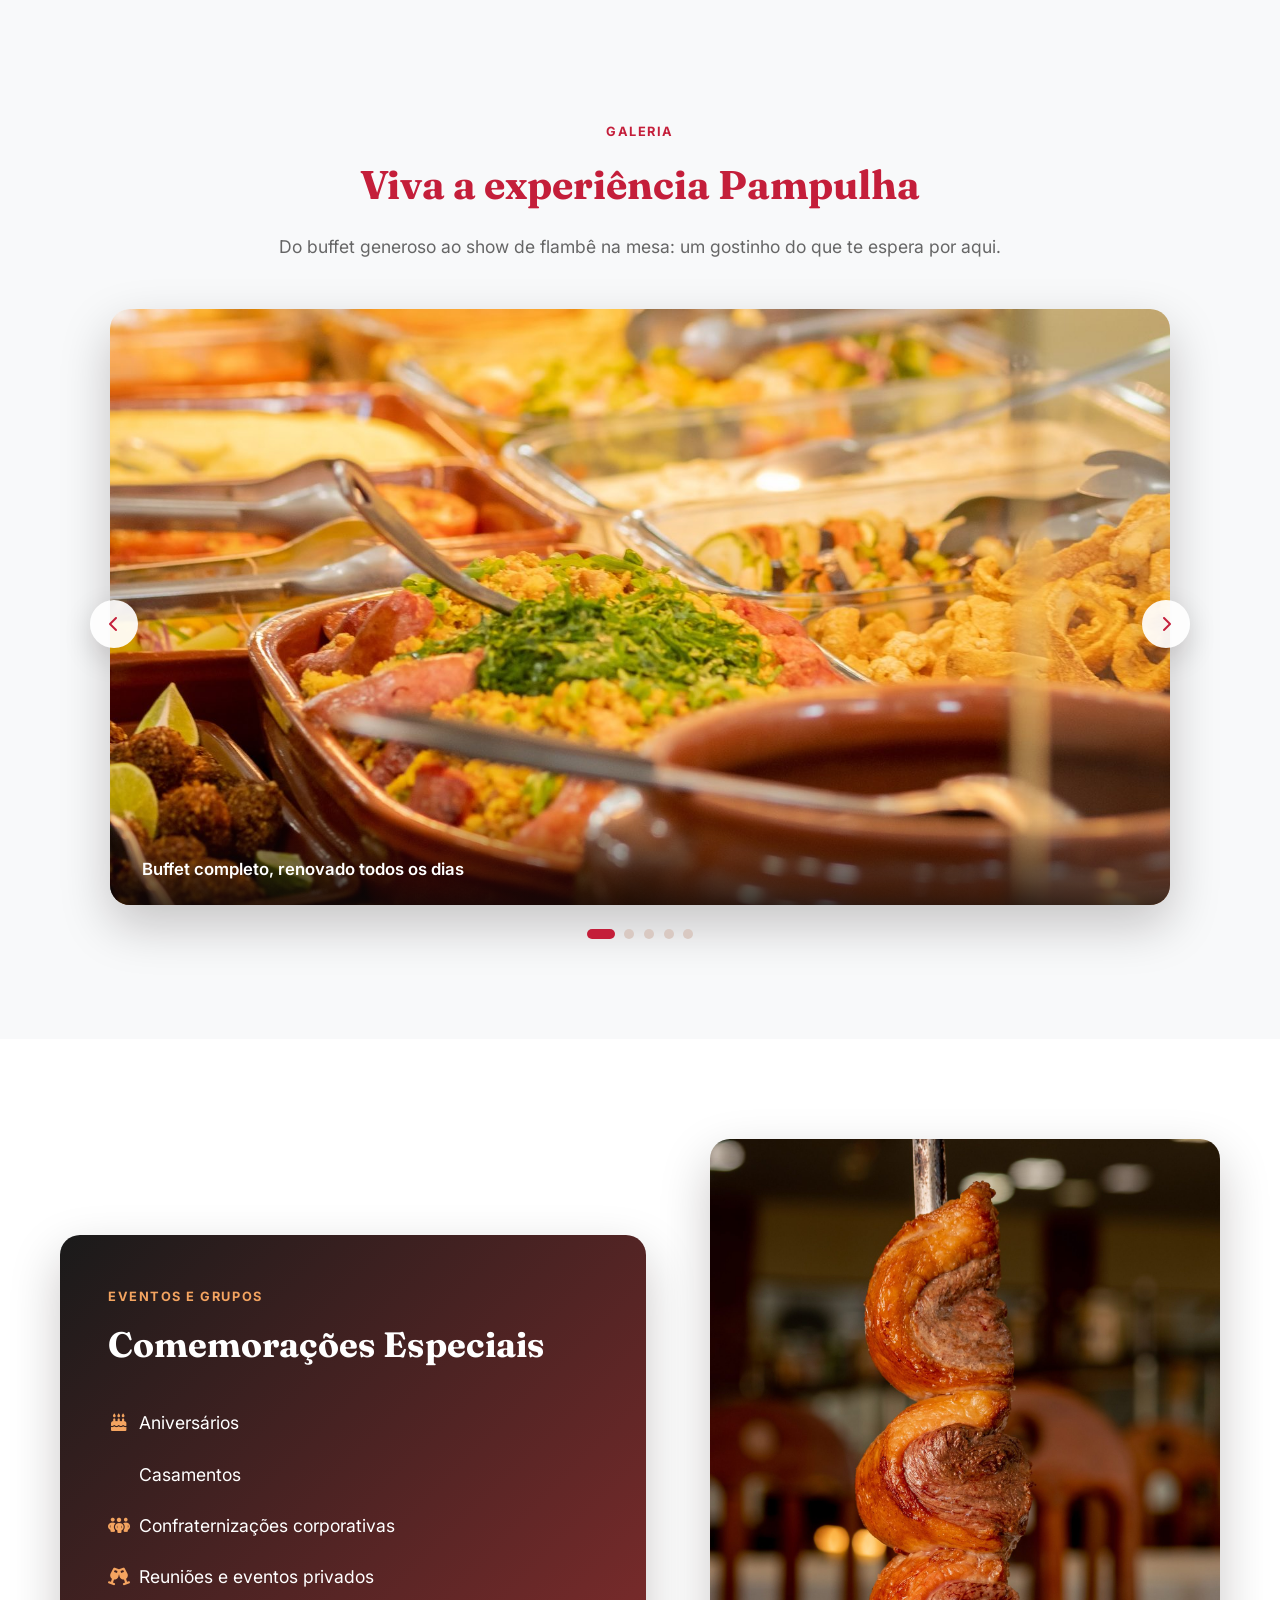
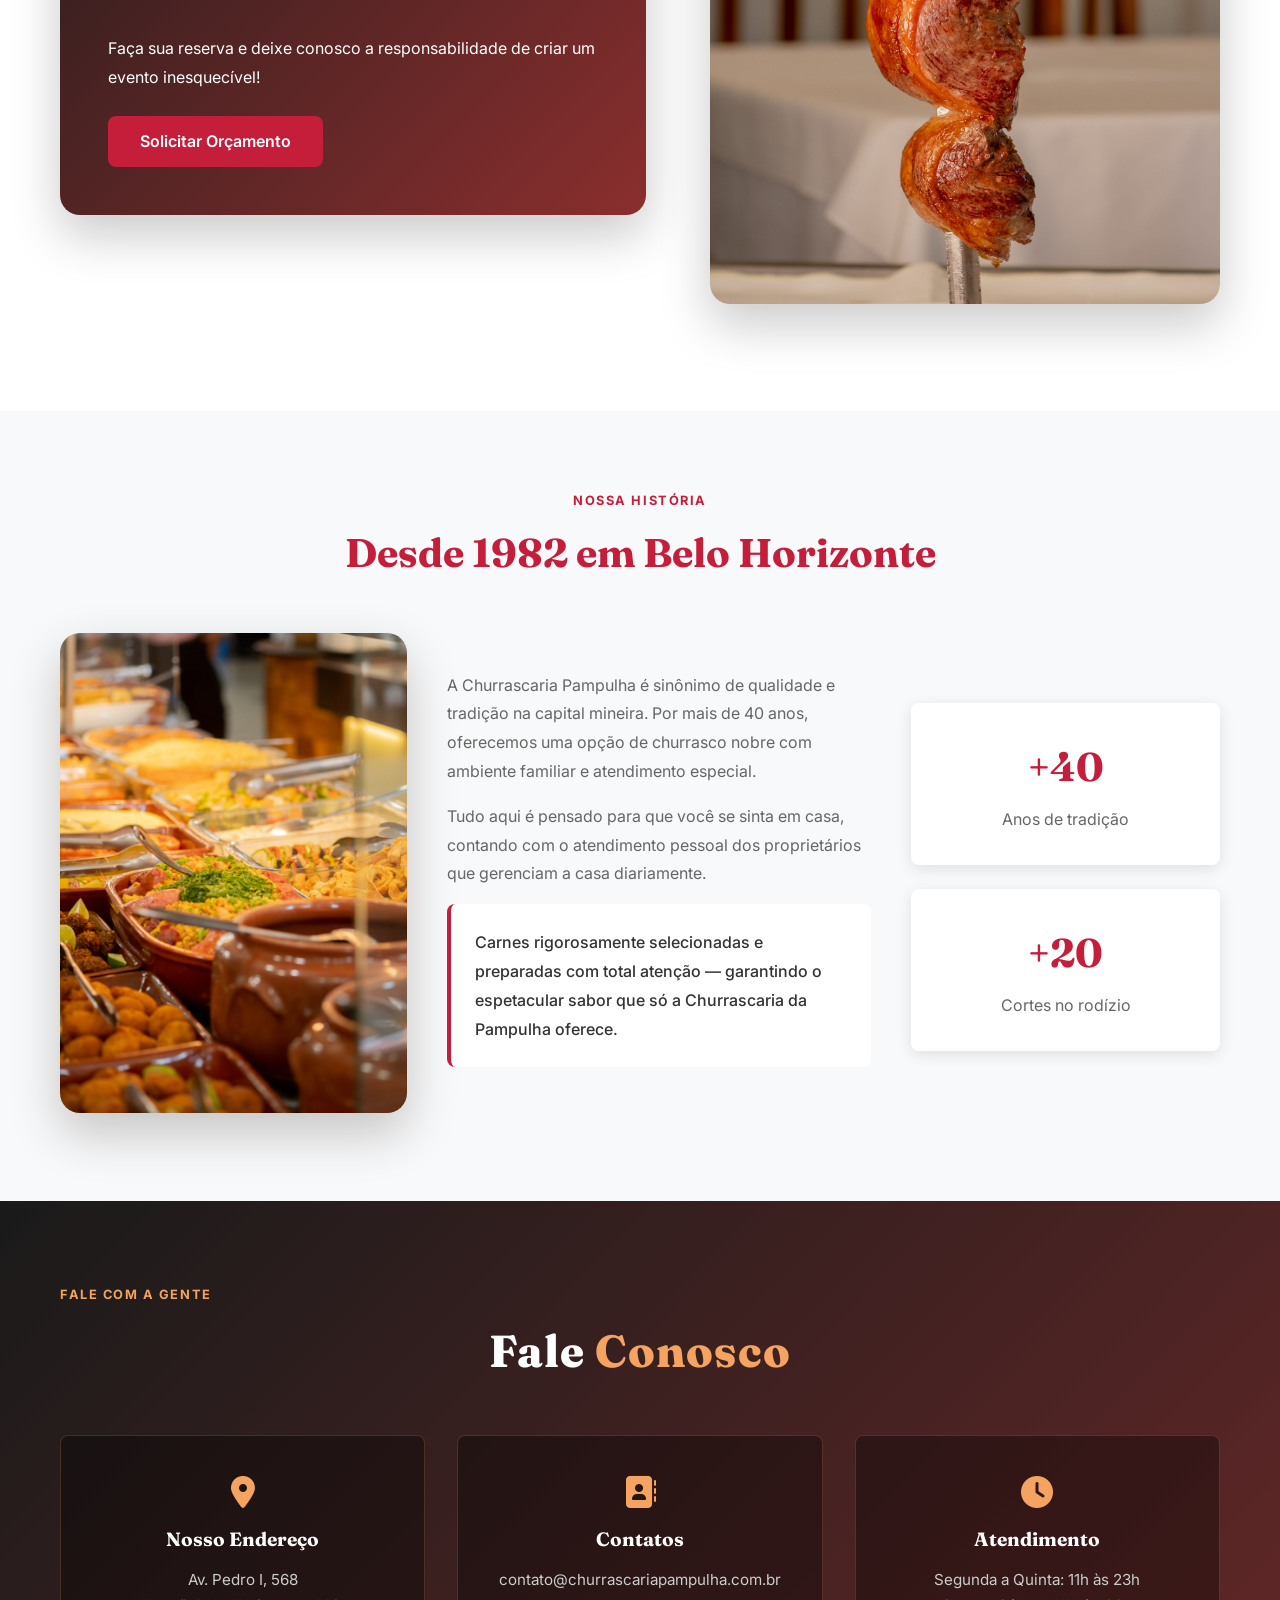
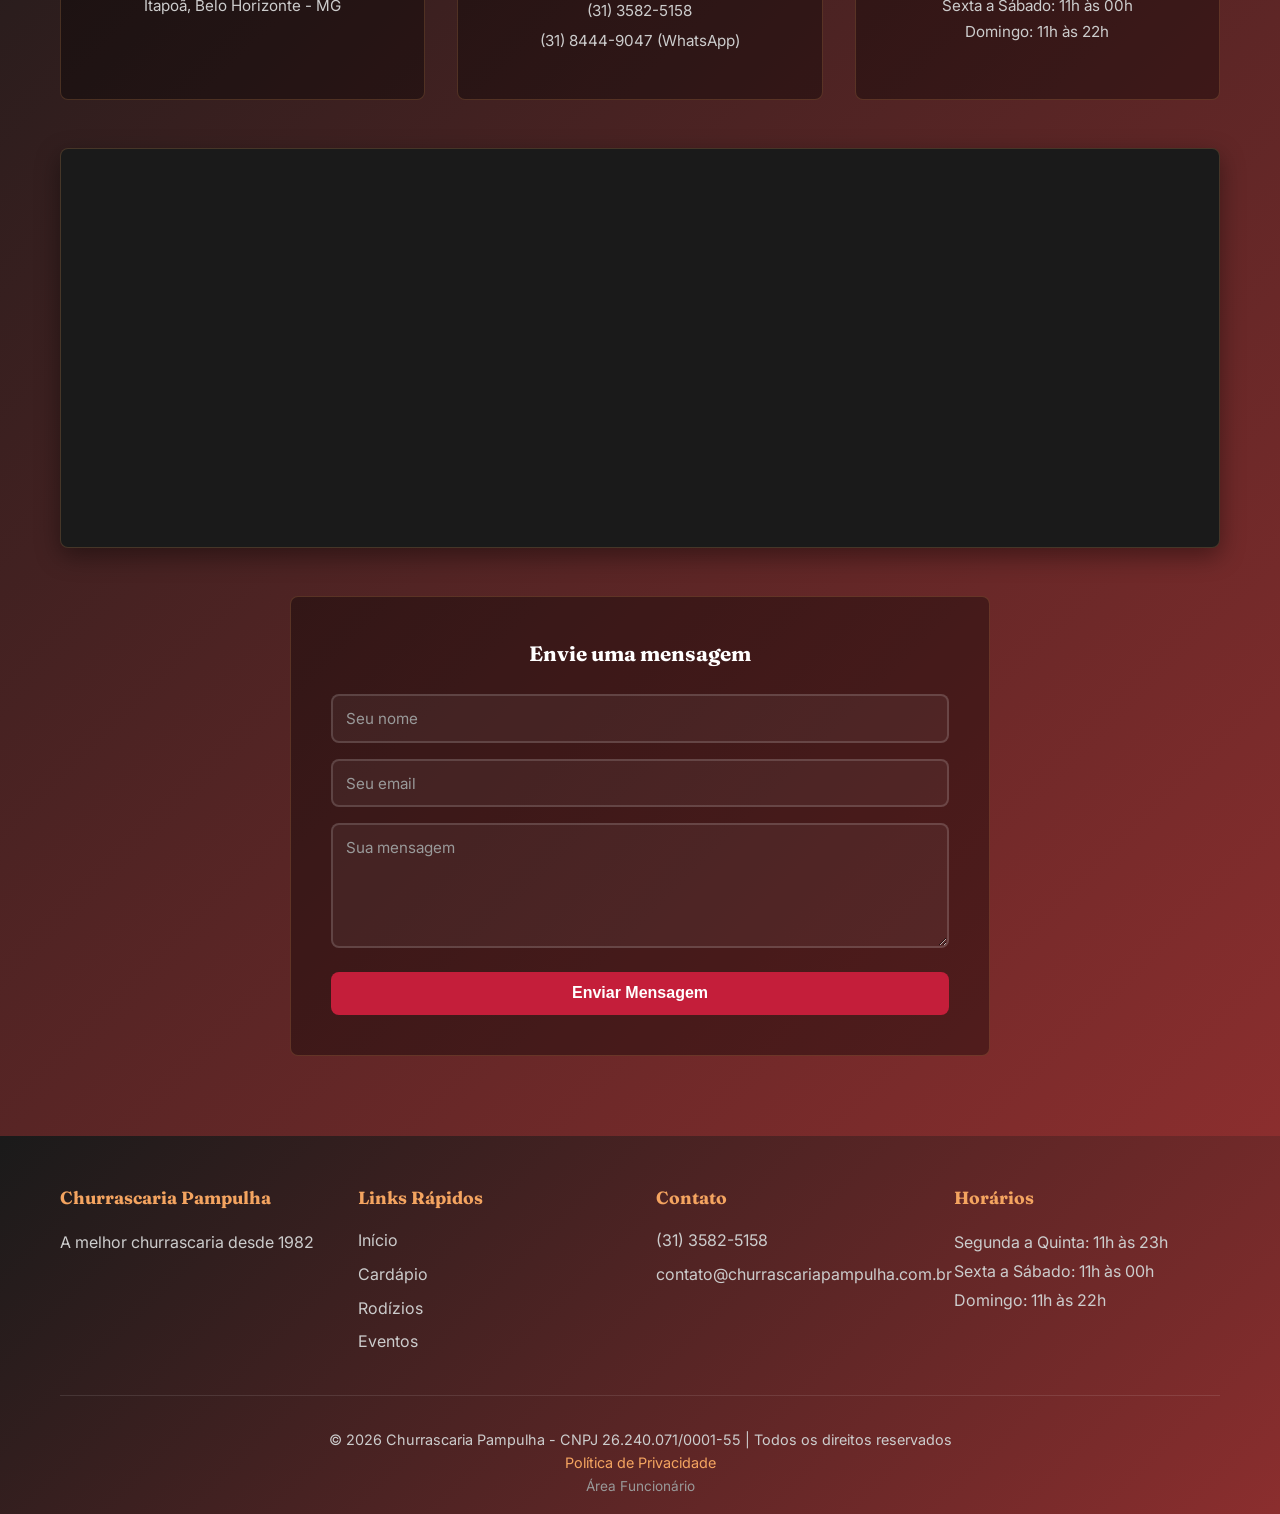
==== commit 1eb8a28a: "Redesenha a home com carrossel de fotos e identidade visual reforçada Adiciona carrossel acessível c" ====
--- a/index.html
+++ b/index.html
@@ -3,9 +3,14 @@
 <head>
     <meta charset="UTF-8">
     <meta name="viewport" content="width=device-width, initial-scale=1.0">
+    <meta name="description" content="Churrascaria Pampulha - Rodízio de carnes nobres, buffet completo e atendimento especial em Belo Horizonte desde 1982.">
     <title>Churrascaria Pampulha - A Melhor Churrascaria de BH</title>
-    <link rel="stylesheet" href="style.css?v=20260621-4">
+    <link rel="stylesheet" href="style.css?v=20260624-1">
+    <link rel="preconnect" href="https://cdnjs.cloudflare.com">
     <link rel="stylesheet" href="https://cdnjs.cloudflare.com/ajax/libs/font-awesome/6.4.0/css/all.min.css">
+    <link rel="preconnect" href="https://fonts.googleapis.com">
+    <link rel="preconnect" href="https://fonts.gstatic.com" crossorigin>
+    <link href="https://fonts.googleapis.com/css2?family=Fraunces:opsz,wght@9..144,500;9..144,700;9..144,900&family=Inter:wght@400;500;600;700&display=swap" rel="stylesheet">
 </head>
 <body>
     <!-- Navigation -->
@@ -17,7 +22,7 @@
                         <img src="Logo Branca carroça MC.png" alt="Churrascaria Pampulha" class="logo-img">
                     </a>
                 </div>
-                <button class="menu-toggle" id="menuToggle">
+                <button class="menu-toggle" id="menuToggle" aria-label="Abrir menu" aria-expanded="false">
                     <span></span>
                     <span></span>
                     <span></span>
@@ -26,6 +31,7 @@
                     <li><a href="#inicio">Início</a></li>
                     <li><a href="#cardapio">Cardápio</a></li>
                     <li><a href="#rodizios">Rodízios</a></li>
+                    <li><a href="#galeria">Galeria</a></li>
                     <li><a href="#eventos">Eventos</a></li>
                     <li><a href="#quem-somos">Quem Somos</a></li>
                     <li><a href="#contato" class="btn-contato">Contate-nos</a></li>
@@ -36,40 +42,59 @@
 
     <!-- Hero Section -->
     <section class="hero" id="inicio">
+        <div class="hero-media">
+            <img src="assets/fotos/flambe.jpg" alt="Chef preparando banana flambada em chamas no salão da Churrascaria Pampulha" class="hero-img">
+            <div class="hero-overlay"></div>
+        </div>
         <div class="hero-content">
-            <h2>Bem-vindo à Churrascaria Pampulha</h2>
-            <p>Desde 1982 oferecendo a melhor experiência em churrasco nobre</p>
+            <span class="hero-kicker">Tradição desde 1982 &middot; Belo Horizonte</span>
+            <h1>Sabor que vira espetáculo</h1>
+            <p>Rodízio de carnes nobres, buffet completo e atendimento de dar gosto, na churrascaria que a Pampulha escolhe há mais de 40 anos.</p>
             <div class="hero-buttons">
-                <a href="#cardapio" class="btn btn-primary">Ver Cardápio</a>
+                <a href="#rodizios" class="btn btn-primary">Ver Rodízios</a>
                 <a href="#contato" class="btn btn-secondary">Faça uma Reserva</a>
             </div>
         </div>
-    </section>
+        <a href="#diferenciais" class="hero-scroll-cue" aria-label="Rolar para o conteúdo">
+            <i class="fa-solid fa-chevron-down"></i>
+        </a>
+    </section>
+
+    <!-- Faixa de confiança -->
+    <div class="trust-strip">
+        <div class="container trust-strip-inner">
+            <span><i class="fa-solid fa-fire-flame-curved"></i> Carnes na brasa, sem pressa</span>
+            <span><i class="fa-solid fa-champagne-glasses"></i> Drinks e bebidas especiais</span>
+            <span><i class="fa-solid fa-people-roof"></i> Ambiente familiar</span>
+            <span><i class="fa-solid fa-calendar-check"></i> Eventos e confraternizações</span>
+        </div>
+    </div>
 
     <!-- Diferenciais -->
-    <section class="diferenciais">
-        <div class="container">
+    <section class="diferenciais" id="diferenciais">
+        <div class="container">
+            <span class="section-kicker">Por que a Pampulha</span>
             <h2>Por que nos escolher?</h2>
             <div class="diferencial-grid">
                 <div class="diferencial-card">
-                    <div class="icon">🥩</div>
+                    <div class="icon"><i class="fa-solid fa-drumstick-bite"></i></div>
                     <h3>Carnes Premium</h3>
-                    <p>Selecionadas e preparadas com total atenção para garantir o melhor sabor</p>
+                    <p>Selecionadas e preparadas com total atenção para garantir o melhor sabor em cada espeto.</p>
                 </div>
                 <div class="diferencial-card">
-                    <div class="icon">👨‍🍳</div>
+                    <div class="icon"><i class="fa-solid fa-user-tie"></i></div>
                     <h3>Atendimento Especial</h3>
-                    <p>Gerenciamento pessoal dos proprietários para sua satisfação total</p>
+                    <p>Gerenciamento pessoal dos proprietários, presentes todos os dias para sua satisfação total.</p>
                 </div>
                 <div class="diferencial-card">
-                    <div class="icon">🍺</div>
-                    <h3>Choperia</h3>
-                    <p>Diversas opções de bebidas com cardápio dedicado</p>
+                    <div class="icon"><i class="fa-solid fa-martini-glass-citrus"></i></div>
+                    <h3>Drinks</h3>
+                    <p>Cardápio próprio de drinks autorais e bebidas selecionadas para acompanhar cada corte.</p>
                 </div>
                 <div class="diferencial-card">
-                    <div class="icon">🌟</div>
-                    <h3>Experiência 5 Estrelas</h3>
-                    <p>Ambiente familiar e descontraído que faz você se sentir em casa</p>
+                    <div class="icon"><i class="fa-solid fa-house-chimney"></i></div>
+                    <h3>Ambiente Acolhedor</h3>
+                    <p>Espaço climatizado e descontraído que faz você se sentir em casa a cada visita.</p>
                 </div>
             </div>
         </div>
@@ -77,64 +102,157 @@
 
     <!-- Cardápio Preview -->
     <section class="cardapio-preview" id="cardapio">
-        <div class="container">
-            <h2>Nosso Cardápio</h2>
-            <p class="section-subtitle">Aproveite nossa seleção exclusiva de carnes e pratos especiais</p>
-            <div class="menu-grid">
-                <div class="menu-item">
-                    <h3>Churrasco a Rodízio</h3>
-                    <p>Variedade de carnes selecionadas servidas direto na mesa</p>
-                    <p class="menu-subtitle">Mais de 20 cortes servidos</p>
-                </div>
-                <div class="menu-item">
-                    <h3>Carnes Grelhadas</h3>
-                    <p>Bifes, costelas e outros cortes preparados na hora</p>
-                </div>
-                <div class="menu-item">
-                    <h3>Acompanhamentos</h3>
-                    <p>Queijos especiais, banana flambada, batata frita e grande variedade de saladas</p>
-                </div>
-                <div class="menu-item">
-                    <h3>Bebidas Especiais</h3>
-                    <p>Chopp gelado e drinques selecionados</p>
-                </div>
-            </div>
-            <div class="cardapio-cta">
-                <a href="#contato" class="btn btn-primary">Ver Cardápio Completo</a>
-            </div>
-        </div>
-    </section>
-
+        <div class="container cardapio-layout">
+            <div class="cardapio-media">
+                <img src="assets/fotos/picanha-1.jpg" alt="Picanha suculenta grelhada no espeto, pronta para ser servida" loading="lazy">
+                <div class="cardapio-badge">
+                    <strong>+20</strong>
+                    <span>cortes no rodízio</span>
+                </div>
+            </div>
+            <div class="cardapio-text">
+                <span class="section-kicker">Nosso Cardápio</span>
+                <h2>Cada corte, no ponto certo</h2>
+                <p class="section-subtitle section-subtitle-left">Da picanha à fraldinha, passando pelo buffet e pelas bebidas: tudo pensado para uma experiência completa de churrasco nobre.</p>
+                <ul class="cardapio-list">
+                    <li>
+                        <i class="fa-solid fa-fire"></i>
+                        <div>
+                            <h3>Churrasco a Rodízio</h3>
+                            <p>Variedade de carnes selecionadas, servidas direto no espeto até a mesa.</p>
+                        </div>
+                    </li>
+                    <li>
+                        <i class="fa-solid fa-kitchen-set"></i>
+                        <div>
+                            <h3>Carnes Grelhadas</h3>
+                            <p>Bifes, costelas e outros cortes preparados na hora, no ponto que você pedir.</p>
+                        </div>
+                    </li>
+                    <li>
+                        <i class="fa-solid fa-bowl-food"></i>
+                        <div>
+                            <h3>Acompanhamentos</h3>
+                            <p>Queijos especiais, banana flambada, batata frita e grande variedade de saladas.</p>
+                        </div>
+                    </li>
+                    <li>
+                        <i class="fa-solid fa-martini-glass-citrus"></i>
+                        <div>
+                            <h3>Bebidas Especiais</h3>
+                            <p>Drinks autorais e bebidas geladas para acompanhar cada corte.</p>
+                        </div>
+                    </li>
+                </ul>
+                <div class="cardapio-cta">
+                    <a href="#contato" class="btn btn-primary">Ver Cardápio Completo</a>
+                </div>
+            </div>
+        </div>
+    </section>
+
+    <!-- Rodízios -->
+    <section class="rodizios" id="rodizios">
+        <div class="container">
+            <span class="section-kicker">Opções de Rodízio</span>
+            <h2>Escolha seu rodízio</h2>
+            <p class="section-subtitle">Carnes à vontade, buffet completo e tudo servido na sua mesa.</p>
+            <div class="promo-grid">
+                <div class="promo-card promo-highlight-card">
+                    <span class="promo-tag">Mais pedido</span>
+                    <h3>Rodízio Tradicional</h3>
+                    <p class="promo-desc">Mais de 20 cortes de carnes nobres servidos à vontade direto no espeto, acompanhados do nosso buffet de saladas e acompanhamentos.</p>
+                    <p class="promo-highlight">Carnes à vontade na mesa</p>
+                </div>
+                <div class="promo-card">
+                    <h3>Buffet Completo</h3>
+                    <p class="promo-desc">Saladas, massas, frios e pratos quentes preparados todos os dias, para compor o prato do seu jeito antes ou durante o rodízio.</p>
+                </div>
+                <div class="promo-card">
+                    <h3>Crianças</h3>
+                    <p class="promo-desc">Condições especiais para os pequenos. Fale com nossa equipe e confira a política vigente para crianças.</p>
+                </div>
+            </div>
+            <p class="rodizios-nota">Valores, formas de pagamento e condições especiais podem ser confirmados diretamente com nossa equipe pelo WhatsApp.</p>
+        </div>
+    </section>
+
+    <!-- Galeria / Carrossel -->
+    <section class="galeria" id="galeria">
+        <div class="container galeria-heading">
+            <span class="section-kicker">Galeria</span>
+            <h2>Viva a experiência Pampulha</h2>
+            <p class="section-subtitle">Do buffet generoso ao show de flambê na mesa: um gostinho do que te espera por aqui.</p>
+        </div>
+        <div class="carousel" data-carousel role="region" aria-roledescription="carrossel" aria-label="Fotos da Churrascaria Pampulha">
+            <div class="carousel-viewport">
+                <ul class="carousel-track" id="carouselTrack">
+                    <li class="carousel-slide">
+                        <img src="assets/fotos/buffet.jpg" alt="Buffet completo da Pampulha com saladas, massas e acompanhamentos variados" loading="lazy">
+                        <p class="carousel-caption">Buffet completo, renovado todos os dias</p>
+                    </li>
+                    <li class="carousel-slide">
+                        <img src="assets/fotos/picanha-1.jpg" alt="Picanha grelhada no espeto sendo preparada para o rodízio" loading="lazy">
+                        <p class="carousel-caption">Picanha no ponto, direto do espeto</p>
+                    </li>
+                    <li class="carousel-slide">
+                        <img src="assets/fotos/picanha-2.jpg" alt="Corte de carne nobre suculenta no espeto da churrascaria" loading="lazy">
+                        <p class="carousel-caption">Cortes nobres selecionados a dedo</p>
+                    </li>
+                    <li class="carousel-slide">
+                        <img src="assets/fotos/drinks.jpg" alt="Drinques coloridos com frutas frescas servidos na Pampulha" loading="lazy">
+                        <p class="carousel-caption">Drinques autorais para todos os gostos</p>
+                    </li>
+                    <li class="carousel-slide">
+                        <img src="assets/fotos/flambe.jpg" alt="Show de banana flambada em chamas preparado à mesa" loading="lazy">
+                        <p class="carousel-caption">O show da banana flambada, direto na sua mesa</p>
+                    </li>
+                </ul>
+            </div>
+            <button type="button" class="carousel-arrow carousel-prev" aria-label="Foto anterior">
+                <i class="fa-solid fa-chevron-left"></i>
+            </button>
+            <button type="button" class="carousel-arrow carousel-next" aria-label="Próxima foto">
+                <i class="fa-solid fa-chevron-right"></i>
+            </button>
+            <div class="carousel-dots" id="carouselDots" role="tablist" aria-label="Selecionar foto"></div>
+        </div>
+    </section>
 
     <!-- Eventos -->
     <section class="eventos" id="eventos">
-        <div class="container">
-            <h2>Eventos e Grupos</h2>
-            <p class="section-subtitle">Ambientes especiais para seu evento memorável</p>
+        <div class="container eventos-layout">
             <div class="evento-card">
-                <h3>Comemorações Especiais</h3>
+                <span class="section-kicker section-kicker-light">Eventos e Grupos</span>
+                <h2>Comemorações Especiais</h2>
                 <ul class="evento-list">
-                    <li>✨ Aniversários</li>
-                    <li>💒 Casamentos</li>
-                    <li>👥 Confraternizações corporativas</li>
-                    <li>🎉 Reuniões e eventos privados</li>
+                    <li><i class="fa-solid fa-cake-candles"></i> Aniversários</li>
+                    <li><i class="fa-solid fa-rings-wedding"></i> Casamentos</li>
+                    <li><i class="fa-solid fa-people-group"></i> Confraternizações corporativas</li>
+                    <li><i class="fa-solid fa-champagne-glasses"></i> Reuniões e eventos privados</li>
                 </ul>
                 <p>Faça sua reserva e deixe conosco a responsabilidade de criar um evento inesquecível!</p>
                 <a href="#contato" class="btn btn-primary">Solicitar Orçamento</a>
             </div>
+            <div class="eventos-media">
+                <img src="assets/fotos/picanha-2.jpg" alt="Corte de carne nobre preparado para receber grupos e eventos" loading="lazy">
+            </div>
         </div>
     </section>
 
     <!-- Quem Somos -->
     <section class="quem-somos" id="quem-somos">
         <div class="container">
-            <h2>Nossa História</h2>
+            <span class="section-kicker">Nossa História</span>
+            <h2>Desde 1982 em Belo Horizonte</h2>
             <div class="historia-content">
+                <div class="historia-media">
+                    <img src="assets/fotos/buffet.jpg" alt="Buffet da Churrascaria Pampulha, símbolo de tradição em Belo Horizonte" loading="lazy">
+                </div>
                 <div class="historia-text">
-                    <h3>Desde 1982</h3>
                     <p>A Churrascaria Pampulha é sinônimo de qualidade e tradição na capital mineira. Por mais de 40 anos, oferecemos uma opção de churrasco nobre com ambiente familiar e atendimento especial.</p>
                     <p>Tudo aqui é pensado para que você se sinta em casa, contando com o atendimento pessoal dos proprietários que gerenciam a casa diariamente.</p>
-                    <p class="destaque">Carnes rigorosamente selecionadas e preparadas com total atenção - garantindo o espetacular sabor que só a Churrascaria da Pampulha oferece.</p>
+                    <p class="destaque">Carnes rigorosamente selecionadas e preparadas com total atenção — garantindo o espetacular sabor que só a Churrascaria da Pampulha oferece.</p>
                 </div>
                 <div class="historia-stats">
                     <div class="stat">
@@ -142,8 +260,8 @@
                         <p>Anos de tradição</p>
                     </div>
                     <div class="stat">
-                        <h4>100%</h4>
-                        <p>Satisfação garantida</p>
+                        <h4>+20</h4>
+                        <p>Cortes no rodízio</p>
                     </div>
                 </div>
             </div>
@@ -153,6 +271,7 @@
     <!-- Contato -->
     <section class="contato" id="contato">
         <div class="container">
+            <span class="section-kicker section-kicker-light">Fale com a gente</span>
             <h2>Fale <span class="text-accent">Conosco</span></h2>
 
             <div class="contato-cards">
@@ -228,7 +347,7 @@
                 </div>
             </div>
             <div class="footer-bottom">
-                <p>&copy; 2025 Churrascaria Pampulha - CNPJ 26.240.071/0001-55 | Todos os direitos reservados</p>
+                <p>&copy; <span id="footerYear">2025</span> Churrascaria Pampulha - CNPJ 26.240.071/0001-55 | Todos os direitos reservados</p>
                 <p><a href="#politica">Política de Privacidade</a></p>
                 <p class="footer-funcionario-link"><a href="area-reservas.php">Área Funcionário</a></p>
             </div>
--- a/style.css
+++ b/style.css
@@ -8,6 +8,19 @@
     --text-light: #666;
     --border-radius: 8px;
     --transition: all 0.3s ease;
+
+    --font-display: 'Fraunces', 'Segoe UI', serif;
+    --font-body: 'Inter', 'Segoe UI', Tahoma, Geneva, Verdana, sans-serif;
+
+    --space-xs: 8px;
+    --space-sm: 16px;
+    --space-md: 24px;
+    --space-lg: 48px;
+    --space-xl: 80px;
+
+    --shadow-sm: 0 2px 8px rgba(20, 10, 8, 0.08);
+    --shadow-md: 0 10px 30px rgba(20, 10, 8, 0.14);
+    --shadow-lg: 0 20px 50px rgba(20, 10, 8, 0.22);
 }
 
 * {
@@ -21,16 +34,46 @@
 }
 
 body {
-    font-family: 'Segoe UI', Tahoma, Geneva, Verdana, sans-serif;
+    font-family: var(--font-body);
     line-height: 1.6;
     color: var(--text-dark);
     background-color: #fff;
+}
+
+h1, h2, h3, h4 {
+    font-family: var(--font-display);
 }
 
 .container {
     max-width: 1200px;
     margin: 0 auto;
     padding: 0 20px;
+}
+
+.section-kicker {
+    display: inline-block;
+    font-size: 0.8rem;
+    font-weight: 700;
+    letter-spacing: 0.12em;
+    text-transform: uppercase;
+    color: var(--primary-color);
+    margin-bottom: 0.6rem;
+}
+
+.section-kicker-light {
+    color: var(--accent-color);
+}
+
+@media (prefers-reduced-motion: reduce) {
+    html {
+        scroll-behavior: auto;
+    }
+
+    *, *::before, *::after {
+        animation-duration: 0.001ms !important;
+        animation-iteration-count: 1 !important;
+        transition-duration: 0.001ms !important;
+    }
 }
 
 /* ===== Navigation ===== */
@@ -147,27 +190,68 @@
 
 /* ===== Hero Section ===== */
 .hero {
-    background: linear-gradient(135deg, var(--dark-bg) 0%, var(--secondary-color) 100%);
-    color: white;
-    padding: 100px 20px;
+    position: relative;
+    color: white;
+    padding: 140px 20px 120px;
     text-align: center;
-    min-height: 500px;
+    min-height: 92vh;
     display: flex;
     align-items: center;
     justify-content: center;
-}
-
-.hero-content h2 {
-    font-size: 3.5rem;
-    margin-bottom: 1rem;
-    font-weight: bold;
+    overflow: hidden;
+    isolation: isolate;
+}
+
+.hero-media {
+    position: absolute;
+    inset: 0;
+    z-index: -1;
+}
+
+.hero-img {
+    width: 100%;
+    height: 100%;
+    object-fit: cover;
+    object-position: center 30%;
+}
+
+.hero-overlay {
+    position: absolute;
+    inset: 0;
+    background:
+        linear-gradient(180deg, rgba(15, 8, 7, 0.55) 0%, rgba(15, 8, 7, 0.45) 45%, rgba(15, 8, 7, 0.88) 100%),
+        linear-gradient(135deg, rgba(26, 10, 10, 0.55) 0%, rgba(139, 46, 46, 0.35) 100%);
+}
+
+.hero-content {
+    position: relative;
+    max-width: 760px;
+}
+
+.hero-kicker {
+    display: inline-block;
+    font-size: 0.85rem;
+    font-weight: 600;
+    letter-spacing: 0.14em;
+    text-transform: uppercase;
+    color: var(--accent-color);
+    margin-bottom: 1.2rem;
+    animation: fadeIn 1s ease backwards;
+}
+
+.hero-content h1 {
+    font-size: clamp(2.6rem, 5.5vw, 4.4rem);
+    line-height: 1.05;
+    margin-bottom: 1.2rem;
+    font-weight: 700;
+    text-shadow: 0 4px 24px rgba(0, 0, 0, 0.35);
     animation: slideInDown 0.8s ease;
 }
 
 .hero-content p {
-    font-size: 1.3rem;
-    margin-bottom: 2rem;
-    color: var(--accent-color);
+    font-size: clamp(1.05rem, 1.6vw, 1.3rem);
+    margin-bottom: 2.2rem;
+    color: rgba(255, 255, 255, 0.92);
     animation: slideInUp 0.8s ease;
 }
 
@@ -177,6 +261,51 @@
     justify-content: center;
     flex-wrap: wrap;
     animation: fadeIn 1s ease 0.3s backwards;
+}
+
+.hero-scroll-cue {
+    position: absolute;
+    bottom: 28px;
+    left: 50%;
+    transform: translateX(-50%);
+    color: rgba(255, 255, 255, 0.85);
+    font-size: 1.3rem;
+    animation: bounceCue 2s ease-in-out infinite;
+    text-decoration: none;
+}
+
+@keyframes bounceCue {
+    0%, 100% { transform: translate(-50%, 0); opacity: 0.6; }
+    50% { transform: translate(-50%, 8px); opacity: 1; }
+}
+
+/* ===== Faixa de confiança ===== */
+.trust-strip {
+    background: linear-gradient(135deg, var(--dark-bg) 0%, var(--secondary-color) 100%);
+    border-top: 1px solid rgba(244, 164, 96, 0.15);
+}
+
+.trust-strip-inner {
+    display: flex;
+    justify-content: center;
+    align-items: center;
+    flex-wrap: wrap;
+    gap: 0.8rem 2.5rem;
+    padding: 1.1rem 20px;
+}
+
+.trust-strip-inner span {
+    color: rgba(255, 255, 255, 0.85);
+    font-size: 0.9rem;
+    font-weight: 500;
+    display: inline-flex;
+    align-items: center;
+    gap: 0.5rem;
+    white-space: nowrap;
+}
+
+.trust-strip-inner i {
+    color: var(--accent-color);
 }
 
 @keyframes slideInDown {
@@ -248,10 +377,30 @@
     transform: translateY(-3px);
 }
 
+.btn-outline {
+    background-color: transparent;
+    color: var(--primary-color);
+    border: 2px solid var(--primary-color);
+}
+
+.btn-outline:hover {
+    background-color: var(--primary-color);
+    color: white;
+    transform: translateY(-3px);
+}
+
 /* ===== Diferenciais ===== */
 .diferenciais {
     padding: 80px 20px;
     background-color: var(--light-bg);
+}
+
+.diferenciais .section-kicker,
+.rodizios .section-kicker,
+.galeria-heading .section-kicker,
+.quem-somos > .container > .section-kicker {
+    display: block;
+    text-align: center;
 }
 
 .diferenciais h2 {
@@ -299,11 +448,11 @@
 
 /* ===== Cardápio Preview ===== */
 .cardapio-preview {
-    padding: 80px 20px;
+    padding: 100px 20px;
+    overflow: hidden;
 }
 
 .cardapio-preview h2 {
-    text-align: center;
     font-size: 2.5rem;
     margin-bottom: 1rem;
     color: var(--primary-color);
@@ -316,56 +465,96 @@
     margin-bottom: 3rem;
 }
 
-.menu-grid {
+.section-subtitle-left {
+    text-align: left;
+    margin-bottom: 2rem;
+}
+
+.cardapio-layout {
     display: grid;
-    grid-template-columns: repeat(auto-fit, minmax(220px, 1fr));
-    gap: 2rem;
-    margin-bottom: 3rem;
-}
-
-.menu-item {
+    grid-template-columns: 1fr 1.15fr;
+    gap: 4rem;
+    align-items: center;
+}
+
+.cardapio-media {
+    position: relative;
+}
+
+.cardapio-media img {
+    width: 100%;
+    height: 560px;
+    object-fit: cover;
+    border-radius: 20px;
+    box-shadow: var(--shadow-lg);
+}
+
+.cardapio-badge {
+    position: absolute;
+    bottom: -1.5rem;
+    right: -1.5rem;
     background: var(--primary-color);
     color: white;
-    padding: 2rem;
-    border-radius: var(--border-radius);
+    border-radius: 16px;
+    padding: 1.2rem 1.6rem;
     text-align: center;
-    transition: var(--transition);
-    cursor: pointer;
-}
-
-.menu-item:hover {
-    transform: scale(1.05);
-    box-shadow: 0 10px 30px rgba(196, 30, 58, 0.3);
-}
-
-.menu-item h3 {
-    margin-bottom: 0.5rem;
-    font-size: 1.3rem;
-}
-
-.menu-item p {
+    box-shadow: var(--shadow-md);
+    line-height: 1.1;
+}
+
+.cardapio-badge strong {
+    display: block;
+    font-family: var(--font-display);
+    font-size: 1.8rem;
+}
+
+.cardapio-badge span {
+    font-size: 0.78rem;
+    text-transform: uppercase;
+    letter-spacing: 0.05em;
+    color: var(--accent-color);
+}
+
+.cardapio-list {
+    list-style: none;
+    display: flex;
+    flex-direction: column;
+    gap: 1.6rem;
+    margin-bottom: 2.2rem;
+}
+
+.cardapio-list li {
+    display: flex;
+    align-items: flex-start;
+    gap: 1.1rem;
+}
+
+.cardapio-list i {
+    flex-shrink: 0;
+    width: 46px;
+    height: 46px;
+    border-radius: 50%;
+    background: rgba(196, 30, 58, 0.08);
+    color: var(--primary-color);
+    display: flex;
+    align-items: center;
+    justify-content: center;
+    font-size: 1.1rem;
+}
+
+.cardapio-list h3 {
+    font-size: 1.15rem;
+    color: var(--text-dark);
+    margin-bottom: 0.2rem;
+}
+
+.cardapio-list p {
+    color: var(--text-light);
     font-size: 0.95rem;
-    opacity: 0.95;
-}
-
-.menu-item .menu-subtitle {
-    font-size: 0.9rem;
-    color: var(--accent-color);
-    margin-top: 0.5rem;
-    font-weight: 600;
-}
-
-.menu-item .menu-highlight {
-    font-size: 0.9rem;
-    color: #fff;
-    margin-top: 0.5rem;
-    background-color: rgba(0, 0, 0, 0.3);
-    padding: 0.5rem;
-    border-radius: 4px;
 }
 
 .cardapio-cta {
-    text-align: center;
+    text-align: left;
 }
 
 /* ===== Rodízios ===== */
@@ -416,6 +605,25 @@
     font-weight: bold;
 }
 
+.promo-card {
+    position: relative;
+}
+
+.promo-tag {
+    position: absolute;
+    top: -14px;
+    left: 2rem;
+    background: var(--primary-color);
+    color: white;
+    font-size: 0.7rem;
+    font-weight: 700;
+    text-transform: uppercase;
+    letter-spacing: 0.05em;
+    padding: 0.35rem 0.9rem;
+    border-radius: 999px;
+    box-shadow: var(--shadow-sm);
+}
+
 .promo-card h3 {
     color: var(--primary-color);
     margin-bottom: 0.5rem;
@@ -433,31 +641,156 @@
     font-size: 1.1rem;
 }
 
+.rodizios-nota {
+    text-align: center;
+    color: var(--text-light);
+    font-size: 0.9rem;
+    margin-top: 2.5rem;
+}
+
+/* ===== Galeria / Carrossel ===== */
+.galeria {
+    padding: 100px 0;
+    background-color: var(--light-bg);
+}
+
+.galeria-heading {
+    text-align: center;
+    margin-bottom: 3rem;
+}
+
+.galeria-heading h2 {
+    font-size: 2.5rem;
+    color: var(--primary-color);
+    margin-bottom: 1rem;
+}
+
+.carousel {
+    position: relative;
+    max-width: 1100px;
+    margin: 0 auto;
+    padding: 0 20px;
+}
+
+.carousel-viewport {
+    overflow: hidden;
+    border-radius: 20px;
+    box-shadow: var(--shadow-lg);
+}
+
+.carousel-track {
+    list-style: none;
+    display: flex;
+    transition: transform 0.5s cubic-bezier(0.65, 0, 0.35, 1);
+}
+
+.carousel-slide {
+    position: relative;
+    flex: 0 0 100%;
+    aspect-ratio: 16 / 9;
+}
+
+.carousel-slide img {
+    width: 100%;
+    height: 100%;
+    object-fit: cover;
+    display: block;
+}
+
+.carousel-caption {
+    position: absolute;
+    left: 0;
+    right: 0;
+    bottom: 0;
+    margin: 0;
+    padding: 2.5rem 2rem 1.4rem;
+    color: white;
+    font-weight: 600;
+    font-size: 1.05rem;
+    background: linear-gradient(180deg, transparent 0%, rgba(15, 8, 7, 0.78) 100%);
+}
+
+.carousel-arrow {
+    position: absolute;
+    top: 50%;
+    transform: translateY(-50%);
+    width: 48px;
+    height: 48px;
+    border-radius: 50%;
+    border: none;
+    background: rgba(255, 255, 255, 0.92);
+    color: var(--primary-color);
+    font-size: 1rem;
+    cursor: pointer;
+    display: flex;
+    align-items: center;
+    justify-content: center;
+    box-shadow: var(--shadow-md);
+    transition: var(--transition);
+    z-index: 2;
+}
+
+.carousel-arrow:hover {
+    background: var(--primary-color);
+    color: white;
+}
+
+.carousel-prev {
+    left: 0;
+}
+
+.carousel-next {
+    right: 0;
+}
+
+.carousel-dots {
+    display: flex;
+    justify-content: center;
+    gap: 0.6rem;
+    margin-top: 1.5rem;
+}
+
+.carousel-dots button {
+    width: 10px;
+    height: 10px;
+    border-radius: 50%;
+    border: none;
+    background: #d9c9c2;
+    cursor: pointer;
+    padding: 0;
+    transition: var(--transition);
+}
+
+.carousel-dots button.is-active {
+    background: var(--primary-color);
+    width: 28px;
+    border-radius: 999px;
+}
+
 /* ===== Eventos ===== */
 .eventos {
-    padding: 80px 20px;
-}
-
-.eventos h2 {
-    text-align: center;
-    font-size: 2.5rem;
-    margin-bottom: 1rem;
-    color: var(--primary-color);
+    padding: 100px 20px;
+}
+
+.eventos-layout {
+    display: grid;
+    grid-template-columns: 1.15fr 1fr;
+    gap: 4rem;
+    align-items: center;
 }
 
 .evento-card {
     background: linear-gradient(135deg, var(--dark-bg), var(--secondary-color));
     color: white;
     padding: 3rem;
-    border-radius: var(--border-radius);
-    margin-top: 2rem;
-    box-shadow: 0 10px 30px rgba(0, 0, 0, 0.2);
-}
-
-.evento-card h3 {
-    color: var(--accent-color);
+    border-radius: 20px;
+    box-shadow: var(--shadow-lg);
+}
+
+.evento-card h2 {
+    font-size: 2.2rem;
     margin-bottom: 1.5rem;
-    font-size: 1.8rem;
+    color: white;
 }
 
 .evento-list {
@@ -469,11 +802,29 @@
     padding: 0.5rem 0;
     font-size: 1.1rem;
     line-height: 2;
+    display: flex;
+    align-items: center;
+    gap: 0.7rem;
+}
+
+.evento-list i {
+    color: var(--accent-color);
+    width: 20px;
+    text-align: center;
 }
 
 .evento-card p {
     margin-bottom: 1.5rem;
     line-height: 1.8;
+}
+
+.eventos-media img {
+    width: 100%;
+    height: 100%;
+    min-height: 360px;
+    object-fit: cover;
+    border-radius: 20px;
+    box-shadow: var(--shadow-lg);
 }
 
 /* ===== Quem Somos ===== */
@@ -491,9 +842,17 @@
 
 .historia-content {
     display: grid;
-    grid-template-columns: 1fr 1fr;
-    gap: 3rem;
-    align-items: center;
+    grid-template-columns: 0.9fr 1.1fr 0.8fr;
+    gap: 2.5rem;
+    align-items: center;
+}
+
+.historia-media img {
+    width: 100%;
+    height: 480px;
+    object-fit: cover;
+    border-radius: 20px;
+    box-shadow: var(--shadow-lg);
 }
 
 .historia-text h3 {
@@ -832,8 +1191,8 @@
         height: 110px;
     }
 
-    .hero-content h2 {
-        font-size: 2rem;
+    .hero-content h1 {
+        font-size: 2.2rem;
     }
 
     .hero-content p {
@@ -841,8 +1200,8 @@
     }
 
     .hero {
-        padding: 60px 20px;
-        min-height: 350px;
+        padding: 70px 20px 90px;
+        min-height: 100vh;
     }
 
     .hero-buttons {
@@ -851,12 +1210,19 @@
 
     .hero-buttons .btn {
         width: 100%;
+    }
+
+    .trust-strip-inner {
+        gap: 0.6rem 1.4rem;
+        font-size: 0.8rem;
     }
 
     .diferenciais h2,
     .cardapio-preview h2,
     .rodizios h2,
+    .galeria-heading h2,
     .eventos h2,
+    .evento-card h2,
     .quem-somos h2,
     .contato h2 {
         font-size: 1.8rem;
@@ -866,16 +1232,49 @@
         grid-template-columns: 1fr;
     }
 
-    .menu-grid {
+    .cardapio-layout {
         grid-template-columns: 1fr;
+        gap: 2.5rem;
+    }
+
+    .cardapio-media img {
+        height: 320px;
+    }
+
+    .cardapio-badge {
+        right: 1rem;
+        bottom: -1rem;
     }
 
     .promo-grid {
         grid-template-columns: 1fr;
     }
 
+    .eventos-layout {
+        grid-template-columns: 1fr;
+        gap: 2rem;
+    }
+
+    .eventos-media {
+        order: -1;
+    }
+
+    .eventos-media img {
+        min-height: 240px;
+    }
+
+    .carousel-arrow {
+        width: 38px;
+        height: 38px;
+        font-size: 0.85rem;
+    }
+
     .historia-content {
         grid-template-columns: 1fr;
+    }
+
+    .historia-media img {
+        height: 280px;
     }
 
     .contato-cards {
@@ -926,8 +1325,8 @@
         padding: 1rem;
     }
 
-    .hero-content h2 {
-        font-size: 1.5rem;
+    .hero-content h1 {
+        font-size: 1.7rem;
     }
 
     .hero-content p {
@@ -938,6 +1337,10 @@
     .promo-card,
     .contato-card {
         padding: 1.5rem;
+    }
+
+    .carousel-arrow {
+        display: none;
     }
 
     .historia-stats {
@@ -1106,6 +1509,37 @@
     width: 100%;
 }
 
+.campo-senha {
+    position: relative;
+    margin-bottom: 1.2rem;
+}
+
+.campo-senha input {
+    margin-bottom: 0;
+    padding-right: 2.4rem;
+}
+
+.toggle-senha {
+    position: absolute;
+    top: 50%;
+    right: 0.7rem;
+    transform: translateY(-50%);
+    background: none;
+    border: none;
+    color: var(--text-light);
+    cursor: pointer;
+    font-size: 1rem;
+    padding: 0;
+    line-height: 1;
+    display: flex;
+    align-items: center;
+    justify-content: center;
+}
+
+.toggle-senha:hover {
+    color: var(--primary-color);
+}
+
 .login-erro {
     color: var(--primary-color);
     font-size: 0.9rem;
@@ -1223,6 +1657,201 @@
     font-size: 2rem;
 }
 
+.dashboard-nota {
+    text-align: center;
+    color: var(--text-light);
+    font-size: 0.8rem;
+    margin: -0.5rem 0 2rem;
+}
+
+.dashboard-actions {
+    display: flex;
+    gap: 1rem;
+    flex-wrap: wrap;
+    justify-content: center;
+    margin: 2rem 0 0;
+}
+
+/* ===== Seletor de data e visões do dashboard ===== */
+.dashboard-date-bar {
+    background: white;
+    border-radius: 16px;
+    padding: 1.2rem 1.5rem;
+    margin-bottom: 2rem;
+    box-shadow: 0 8px 25px rgba(0, 0, 0, 0.08);
+    border: 1px solid rgba(0, 0, 0, 0.04);
+}
+
+.dashboard-date-form {
+    display: flex;
+    align-items: center;
+    gap: 1rem;
+    flex-wrap: wrap;
+}
+
+.dashboard-date-form label {
+    font-weight: 600;
+    color: var(--text-dark);
+    display: flex;
+    align-items: center;
+    gap: 0.5rem;
+    font-size: 0.95rem;
+}
+
+.dashboard-date-form label i {
+    color: var(--primary-color);
+}
+
+.dashboard-date-form input[type="date"] {
+    padding: 0.6rem 0.9rem;
+    border: 2px solid #e5e5e5;
+    border-radius: 10px;
+    font-size: 0.95rem;
+    font-family: inherit;
+    background-color: #fafafa;
+    transition: var(--transition);
+}
+
+.dashboard-date-form input[type="date"]:focus {
+    outline: none;
+    border-color: var(--primary-color);
+    background-color: white;
+    box-shadow: 0 0 0 3px rgba(196, 30, 58, 0.08);
+}
+
+.btn-sm {
+    padding: 0.55rem 1.2rem;
+    font-size: 0.9rem;
+}
+
+.dashboard-date-reset {
+    color: var(--primary-color);
+    text-decoration: none;
+    font-weight: 600;
+    font-size: 0.9rem;
+    display: inline-flex;
+    align-items: center;
+    gap: 0.4rem;
+}
+
+.dashboard-date-reset i {
+    margin-right: 0;
+}
+
+.dashboard-date-reset:hover {
+    text-decoration: underline;
+}
+
+.dashboard-view-date {
+    color: var(--primary-color);
+    font-weight: 600;
+    font-size: 0.95rem;
+}
+
+.dashboard-view-subtitle {
+    color: var(--text-light);
+    font-size: 0.9rem;
+    margin-bottom: 1.25rem;
+}
+
+/* ===== Abas Dia / Semana / Mês ===== */
+.dashboard-tabs {
+    display: flex;
+    gap: 0.75rem;
+    margin-bottom: 1.5rem;
+    flex-wrap: wrap;
+}
+
+.dashboard-unit-tabs {
+    margin-bottom: 1rem;
+}
+
+.dashboard-tab {
+    display: inline-flex;
+    align-items: center;
+    justify-content: center;
+    gap: 0.45rem;
+    background: white;
+    border: 2px solid #e5e5e5;
+    color: var(--text-light);
+    font-weight: 600;
+    padding: 0.7rem 1.5rem;
+    border-radius: 999px;
+    cursor: pointer;
+    transition: var(--transition);
+    font-family: inherit;
+    font-size: 0.95rem;
+    text-decoration: none;
+}
+
+.dashboard-tab:hover {
+    border-color: var(--primary-color);
+    color: var(--primary-color);
+}
+
+.dashboard-tab.is-active {
+    background: var(--primary-color);
+    border-color: var(--primary-color);
+    color: white;
+}
+
+.dashboard-tab-panel {
+    display: none;
+}
+
+.dashboard-tab-panel.is-active {
+    display: block;
+}
+
+.dashboard-week-list {
+    list-style: none;
+    display: grid;
+    grid-template-columns: repeat(auto-fit, minmax(130px, 1fr));
+    gap: 0.75rem;
+}
+
+.dashboard-week-list li a {
+    display: flex;
+    flex-direction: column;
+    align-items: center;
+    justify-content: center;
+    gap: 0.4rem;
+    padding: 1.1rem 0.75rem;
+    border-radius: 12px;
+    text-decoration: none;
+    color: var(--text-dark);
+    background-color: var(--light-bg);
+    transition: var(--transition);
+    text-align: center;
+}
+
+.dashboard-week-list li a:hover {
+    background-color: rgba(244, 164, 96, 0.18);
+}
+
+.dashboard-week-list li.is-selected a {
+    background-color: var(--primary-color);
+    color: white;
+}
+
+.dashboard-week-day {
+    font-weight: 700;
+    display: flex;
+    align-items: center;
+    gap: 0.4rem;
+    white-space: nowrap;
+}
+
+.dashboard-week-day small {
+    font-weight: 400;
+    opacity: 0.75;
+}
+
+.dashboard-week-count {
+    font-size: 0.8rem;
+    white-space: nowrap;
+}
+
 /* ===== Cartão de formulário ===== */
 .reserva-form-card {
     background: white;
@@ -1457,6 +2086,84 @@
     transform: scale(1.12);
 }
 
+.reserva-acoes-col {
+    display: flex;
+    align-items: center;
+    gap: 0.5rem;
+}
+
+.btn-editar-reserva {
+    background-color: rgba(244, 164, 96, 0.18);
+    border: none;
+    color: #8a5a1f;
+    cursor: pointer;
+    font-size: 0.9rem;
+    width: 32px;
+    height: 32px;
+    border-radius: 50%;
+    display: inline-flex;
+    align-items: center;
+    justify-content: center;
+    transition: var(--transition);
+}
+
+.btn-editar-reserva:hover {
+    background-color: #8a5a1f;
+    color: white;
+    transform: scale(1.12);
+}
+
+/* ===== Modal de edição ===== */
+.modal-overlay {
+    display: none;
+    position: fixed;
+    inset: 0;
+    background: rgba(0, 0, 0, 0.55);
+    z-index: 1000;
+    align-items: center;
+    justify-content: center;
+    padding: 1.5rem;
+}
+
+.modal-overlay.aberto {
+    display: flex;
+}
+
+.modal-card {
+    background: white;
+    border-radius: 16px;
+    padding: 2rem 2.2rem;
+    width: 100%;
+    max-width: 760px;
+    max-height: 90vh;
+    overflow-y: auto;
+    box-shadow: 0 20px 50px rgba(0, 0, 0, 0.25);
+}
+
+.modal-card .card-header-bar {
+    justify-content: space-between;
+}
+
+.modal-close {
+    margin-left: auto;
+    background: none;
+    border: none;
+    color: var(--text-light);
+    font-size: 1.1rem;
+    cursor: pointer;
+    transition: var(--transition);
+}
+
+.modal-close:hover {
+    color: var(--primary-color);
+}
+
+.modal-actions {
+    display: flex;
+    justify-content: flex-end;
+    gap: 0.8rem;
+}
+
 .reservas-vazio {
     text-align: center;
     color: var(--text-light);
@@ -1502,6 +2209,18 @@
     .reserva-form-card {
         padding: 1.5rem;
     }
+    .dashboard-date-form,
+    .dashboard-unit-tabs {
+        align-items: stretch;
+        flex-direction: column;
+    }
+
+    .dashboard-unit-tabs .dashboard-tab,
+    .dashboard-date-form input[type="date"],
+    .dashboard-date-form .btn {
+        width: 100%;
+        justify-content: center;
+    }
 }
 
 /* ===== Animations ===== */
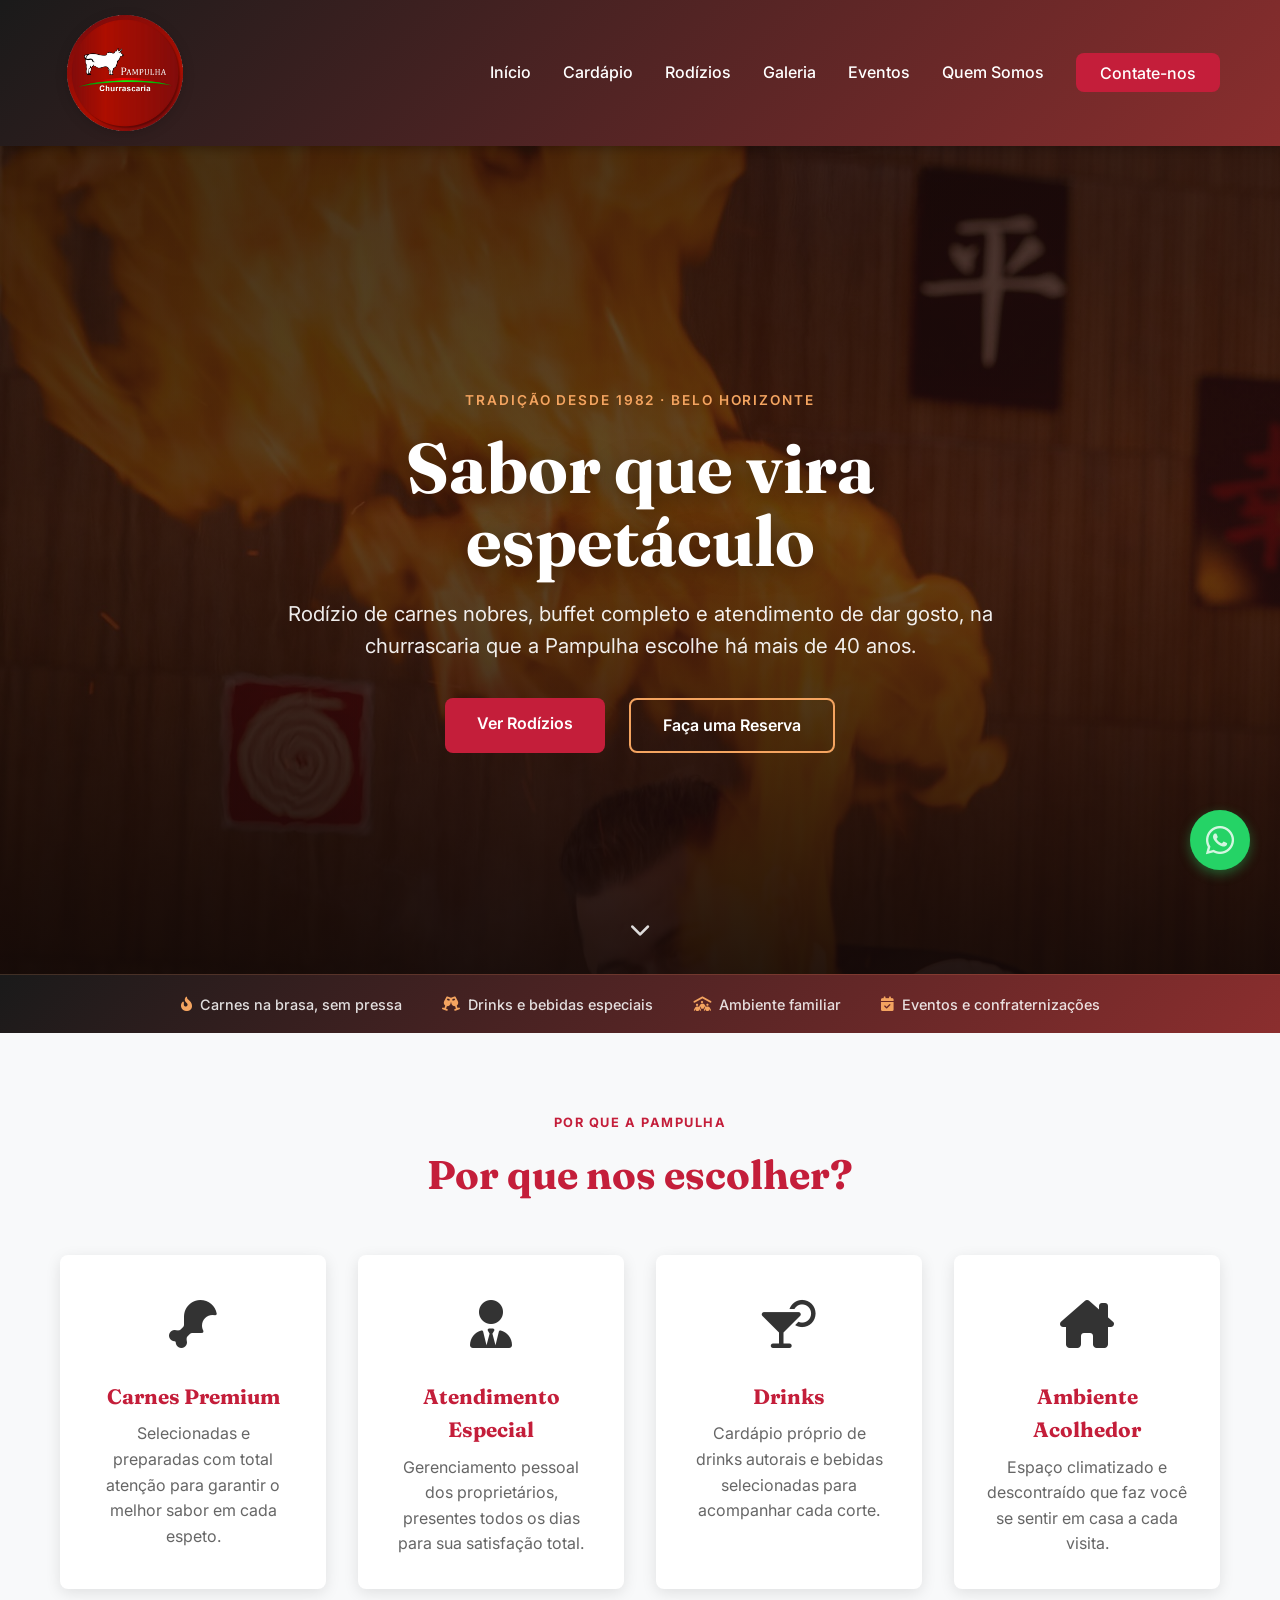
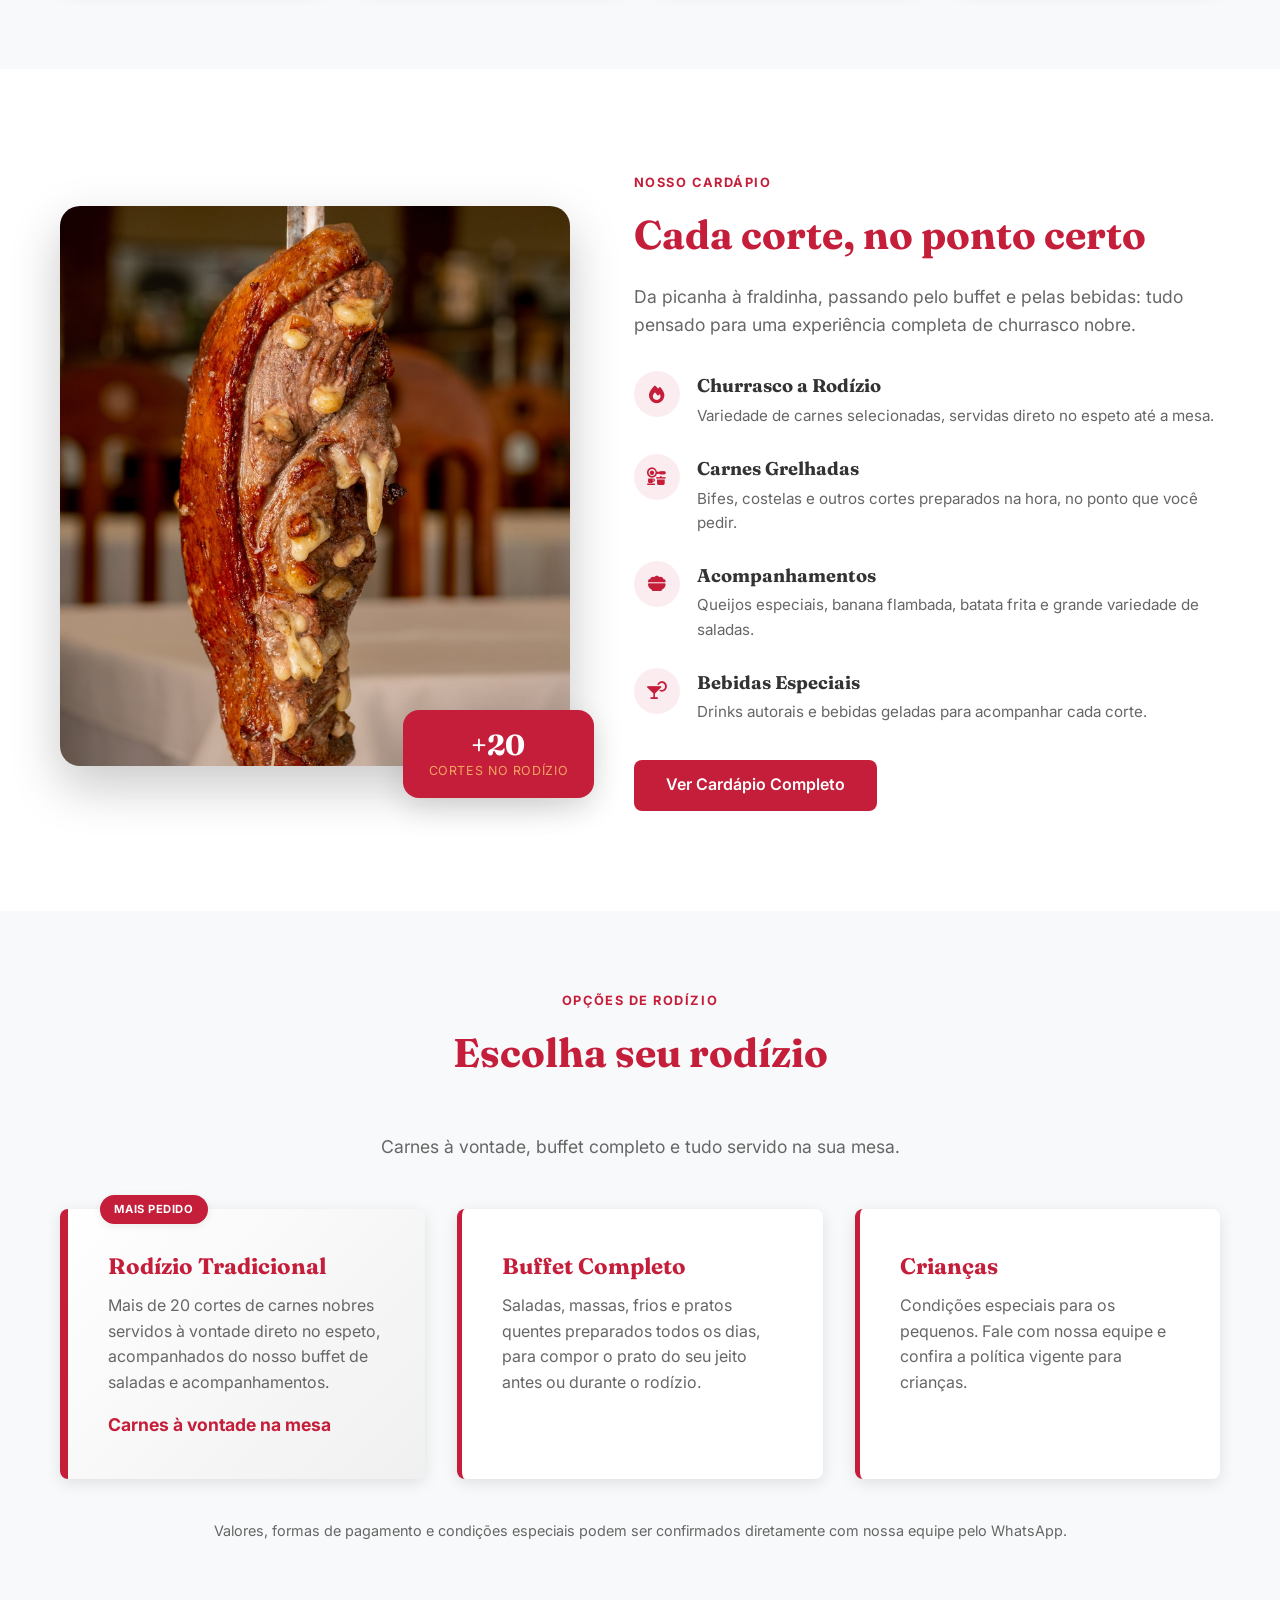
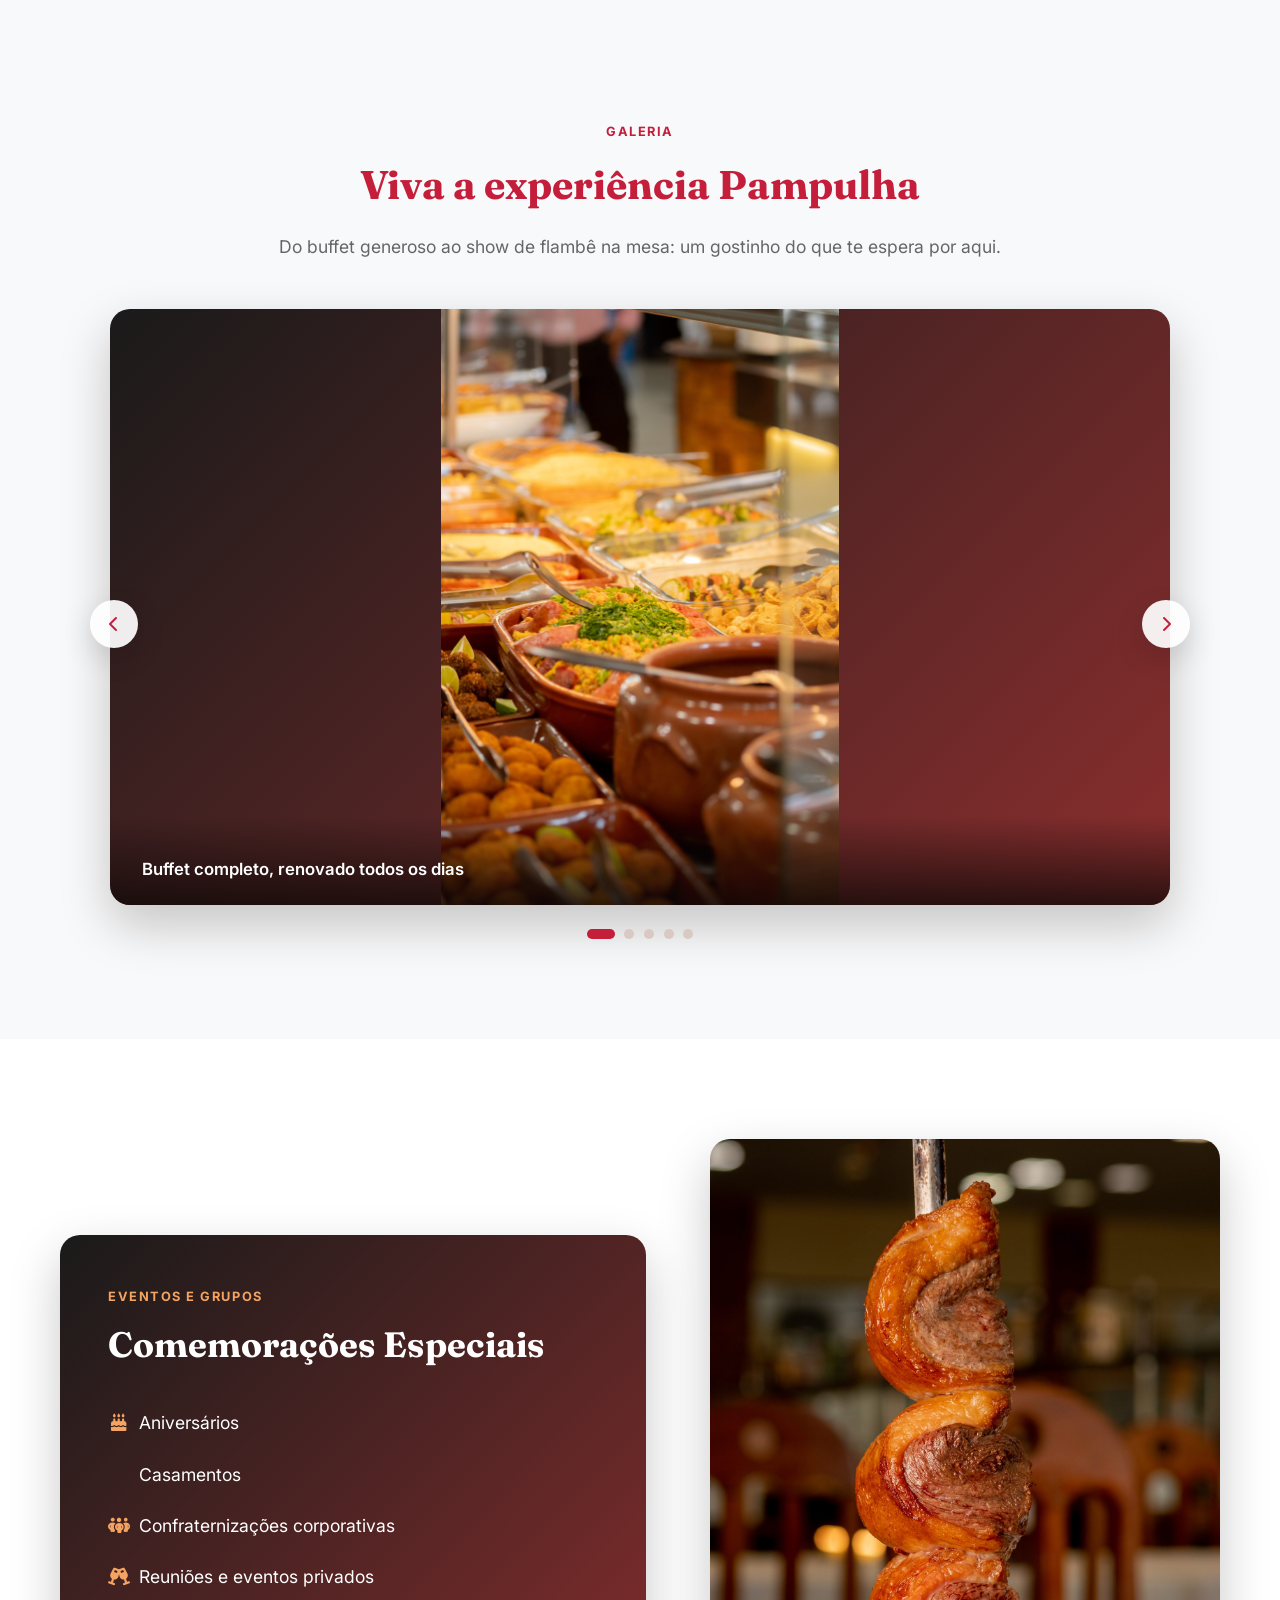
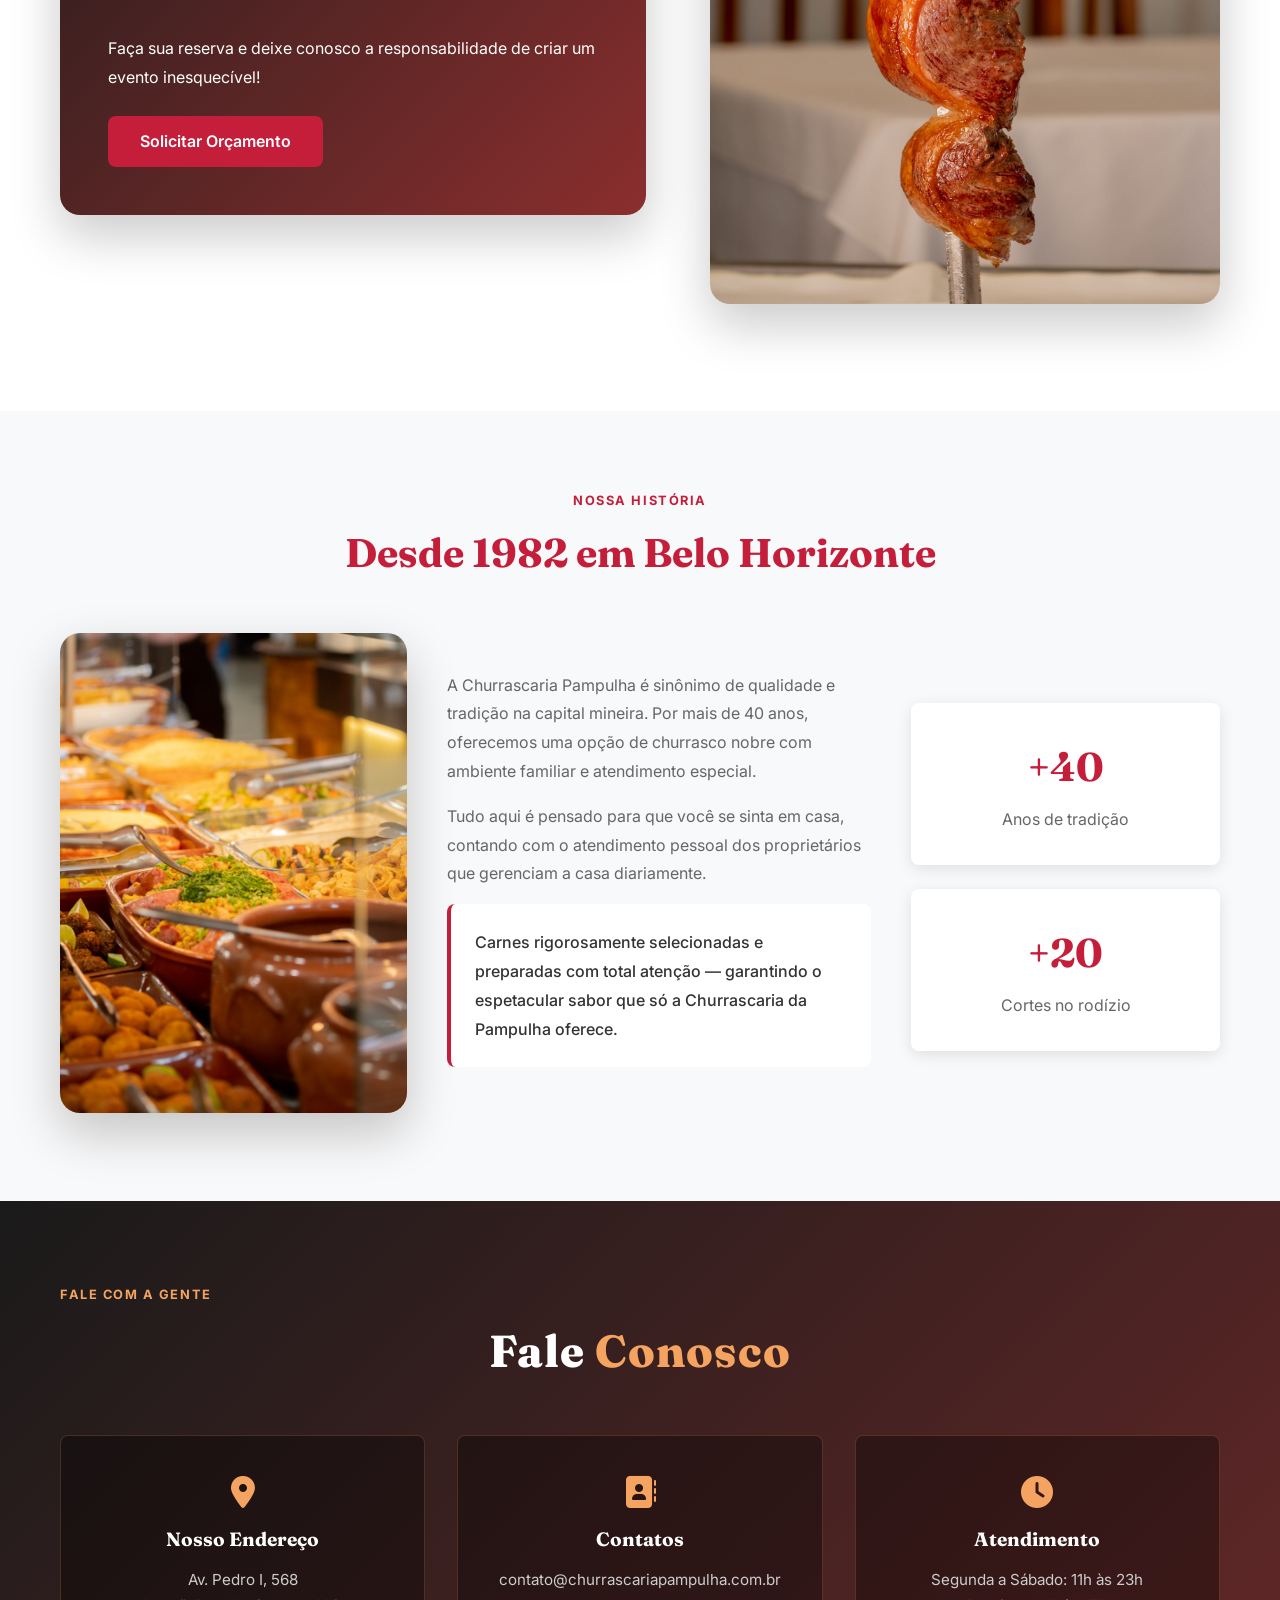
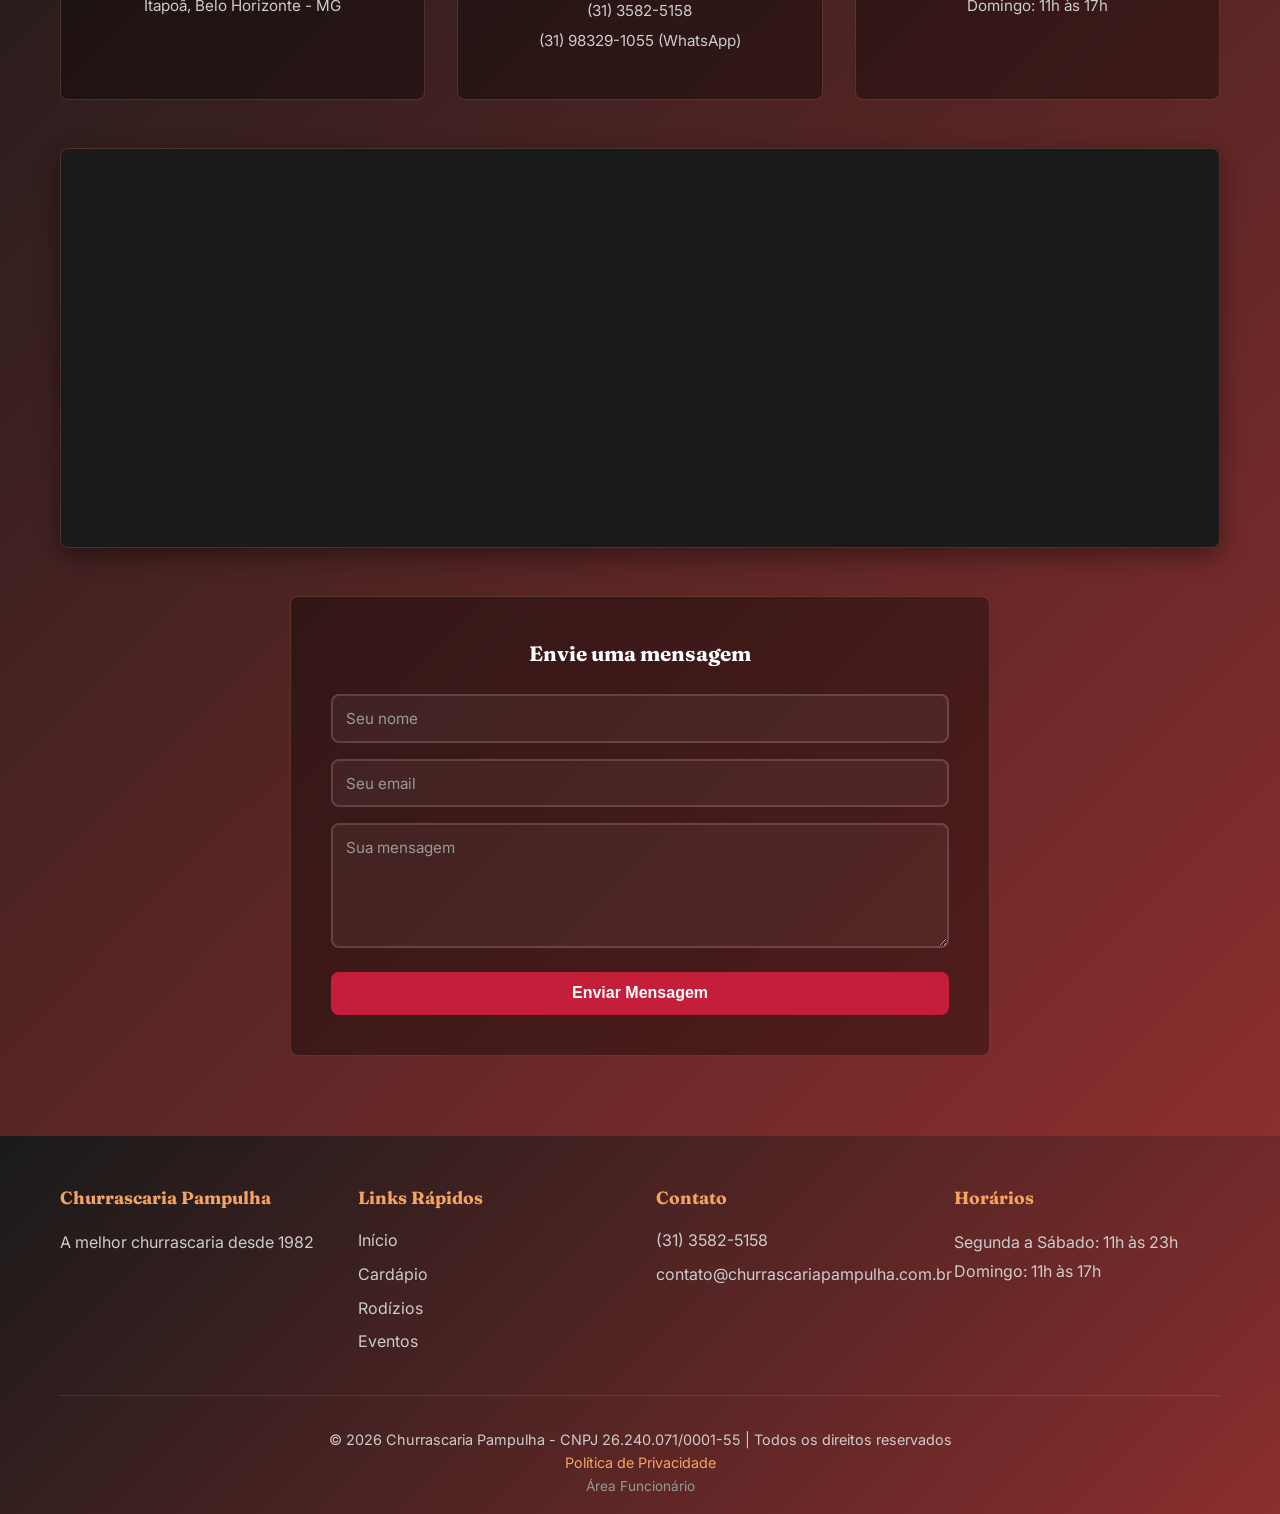
==== commit bd8f0500: "Adiciona relatorio de reservas do dia e atualiza logo/contatos do site Inclui botao de imprimir/gera" ====
--- a/index.html
+++ b/index.html
@@ -19,7 +19,7 @@
             <div class="navbar-content">
                 <div class="logo">
                     <a href="#inicio">
-                        <img src="Logo Branca carroça MC.png" alt="Churrascaria Pampulha" class="logo-img">
+                        <img src="logo-pampulha.png" alt="Churrascaria Pampulha" class="logo-img">
                     </a>
                 </div>
                 <button class="menu-toggle" id="menuToggle" aria-label="Abrir menu" aria-expanded="false">
@@ -285,14 +285,13 @@
                     <h3>Contatos</h3>
                     <p><a href="mailto:contato@churrascariapampulha.com.br">contato@churrascariapampulha.com.br</a></p>
                     <p><a href="tel:+553135825158">(31) 3582-5158</a></p>
-                    <p><a href="https://wa.me/553184449047" target="_blank" rel="noopener noreferrer">(31) 8444-9047 (WhatsApp)</a></p>
+                    <p><a href="https://wa.me/5531983291055" target="_blank" rel="noopener noreferrer">(31) 98329-1055 (WhatsApp)</a></p>
                 </div>
                 <div class="contato-card">
                     <i class="fa-solid fa-clock"></i>
                     <h3>Atendimento</h3>
-                    <p>Segunda a Quinta: 11h às 23h<br>
-                    Sexta a Sábado: 11h às 00h<br>
-                    Domingo: 11h às 22h</p>
+                    <p>Segunda a Sábado: 11h às 23h<br>
+                    Domingo: 11h às 17h</p>
                 </div>
             </div>
 
@@ -341,9 +340,8 @@
                 </div>
                 <div class="footer-section">
                     <h4>Horários</h4>
-                    <p>Segunda a Quinta: 11h às 23h<br>
-                    Sexta a Sábado: 11h às 00h<br>
-                    Domingo: 11h às 22h</p>
+                    <p>Segunda a Sábado: 11h às 23h<br>
+                    Domingo: 11h às 17h</p>
                 </div>
             </div>
             <div class="footer-bottom">
@@ -355,7 +353,7 @@
     </footer>
 
     <!-- WhatsApp Button Flutuante -->
-    <a href="https://wa.me/553184449047?text=Olá%20Churrascaria%20Pampulha%21%20Gostaria%20de%20fazer%20uma%20reserva!"
+    <a href="https://wa.me/5531983291055?text=Olá%20Churrascaria%20Pampulha%21%20Gostaria%20de%20fazer%20uma%20reserva!"
        target="_blank"
        rel="noopener noreferrer"
        class="whatsapp-button"
--- a/style.css
+++ b/style.css
@@ -688,12 +688,13 @@
     position: relative;
     flex: 0 0 100%;
     aspect-ratio: 16 / 9;
+    background: linear-gradient(135deg, var(--dark-bg) 0%, var(--secondary-color) 100%);
 }
 
 .carousel-slide img {
     width: 100%;
     height: 100%;
-    object-fit: cover;
+    object-fit: contain;
     display: block;
 }
 
@@ -1628,6 +1629,14 @@
     z-index: 1;
 }
 
+.btn-imprimir-reservas-dia {
+    margin-left: auto;
+    flex-shrink: 0;
+    position: relative;
+    z-index: 1;
+    white-space: nowrap;
+}
+
 /* ===== Cards de estatística ===== */
 .stat-cards-row {
     display: grid;
@@ -2206,6 +2215,10 @@
         text-align: center;
     }
 
+    .btn-imprimir-reservas-dia {
+        margin-left: 0;
+    }
+
     .reserva-form-card {
         padding: 1.5rem;
     }
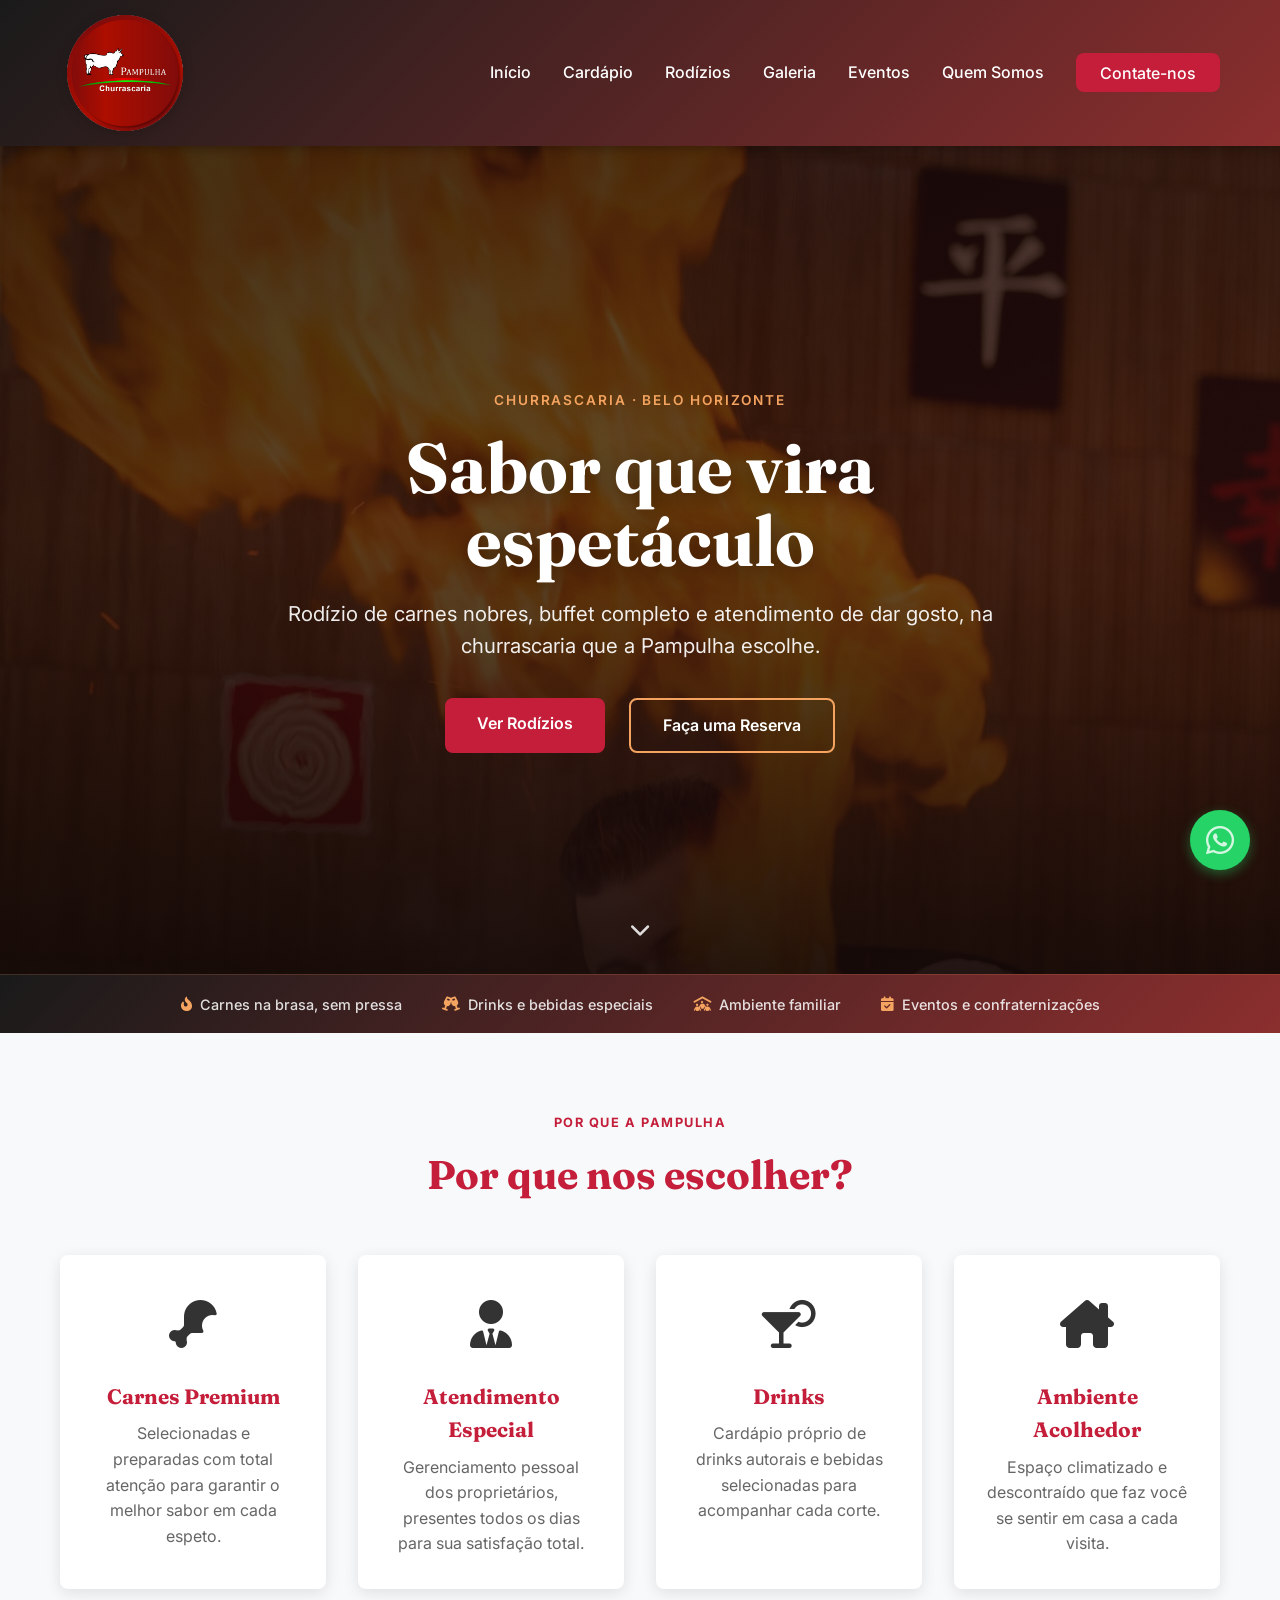
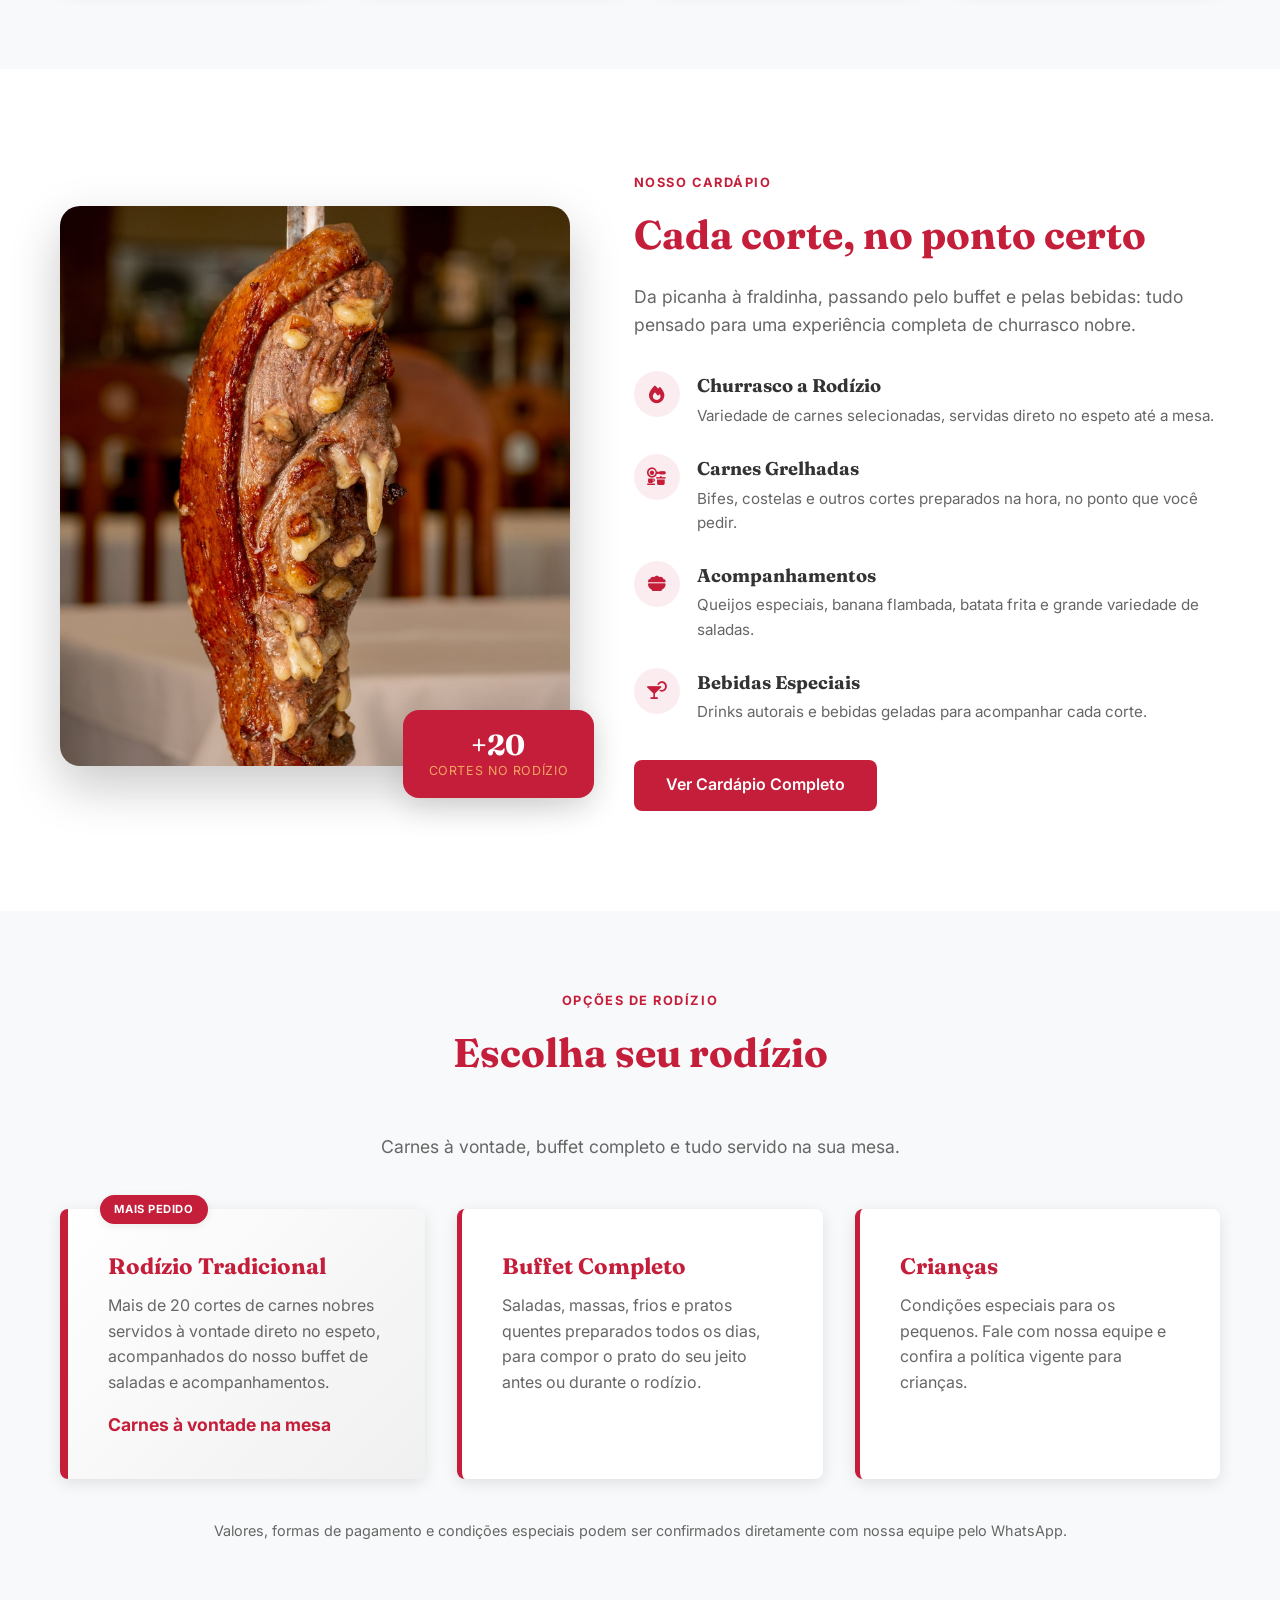
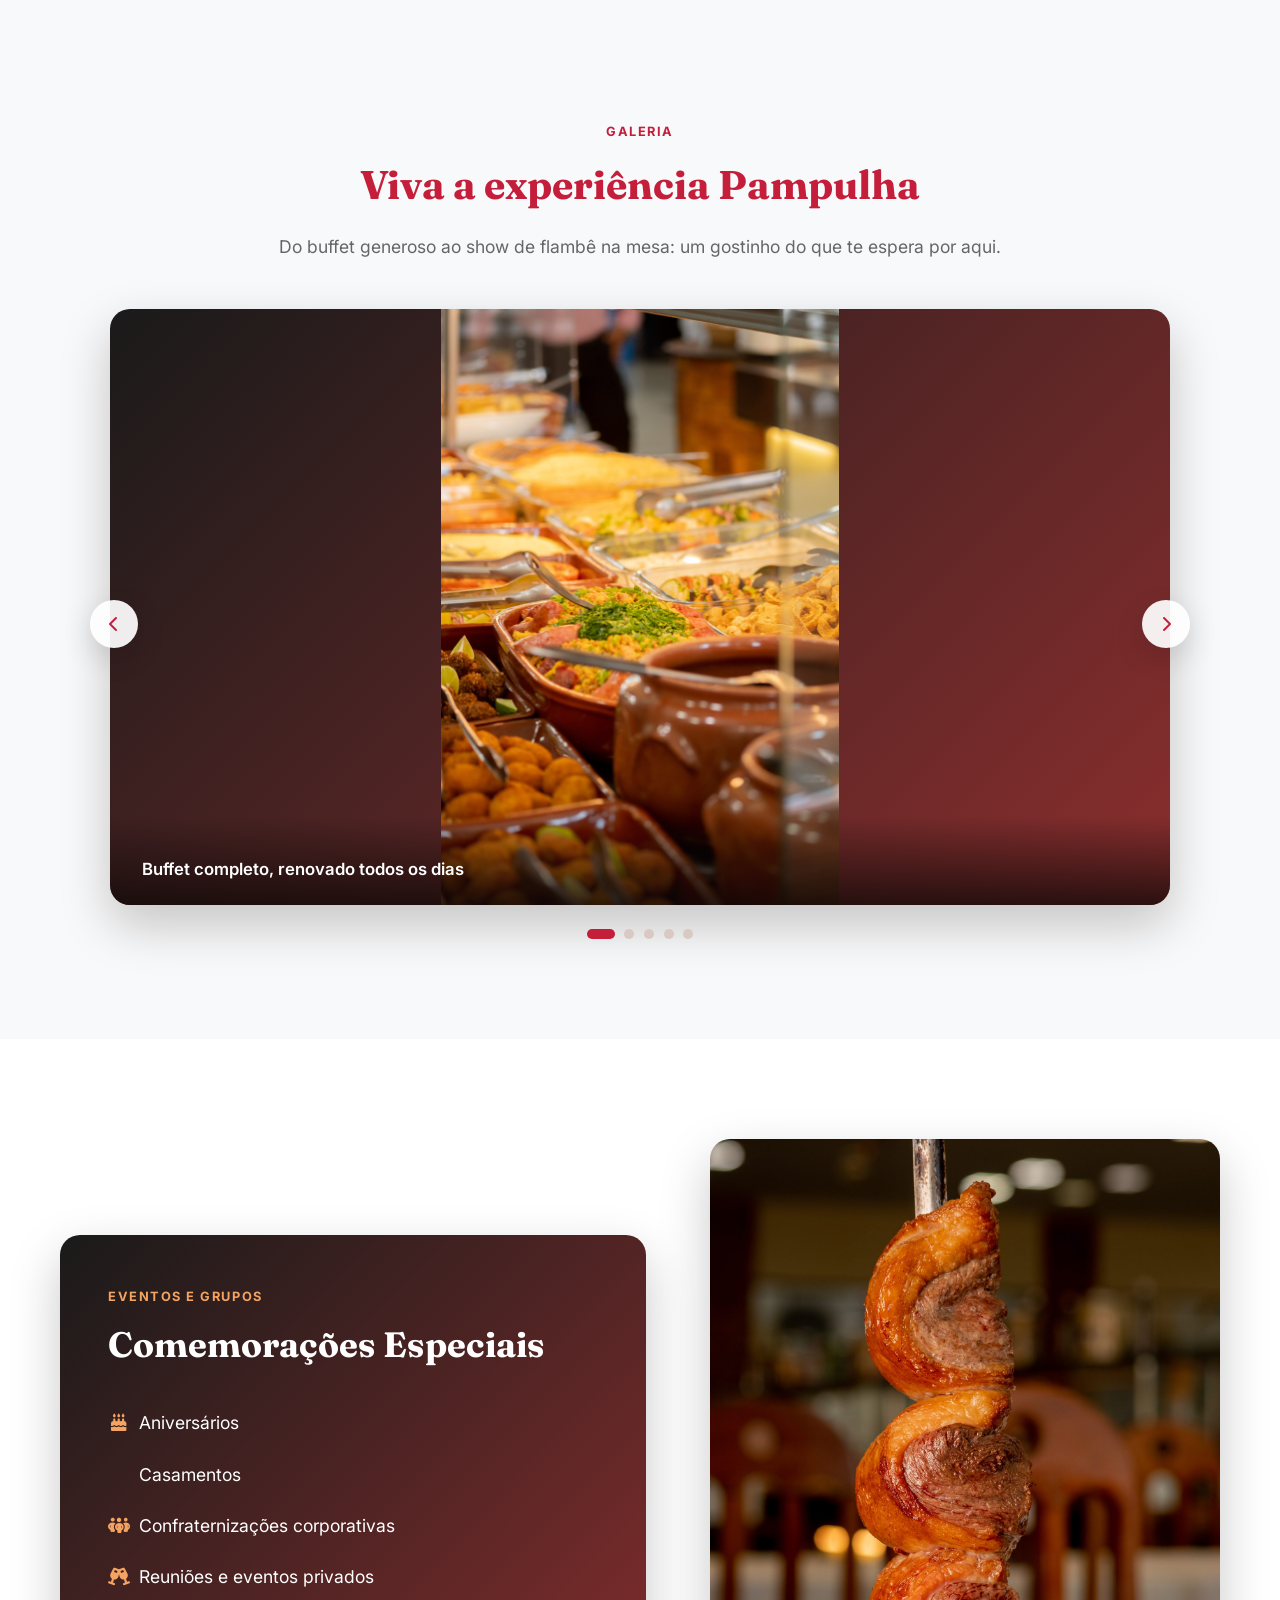
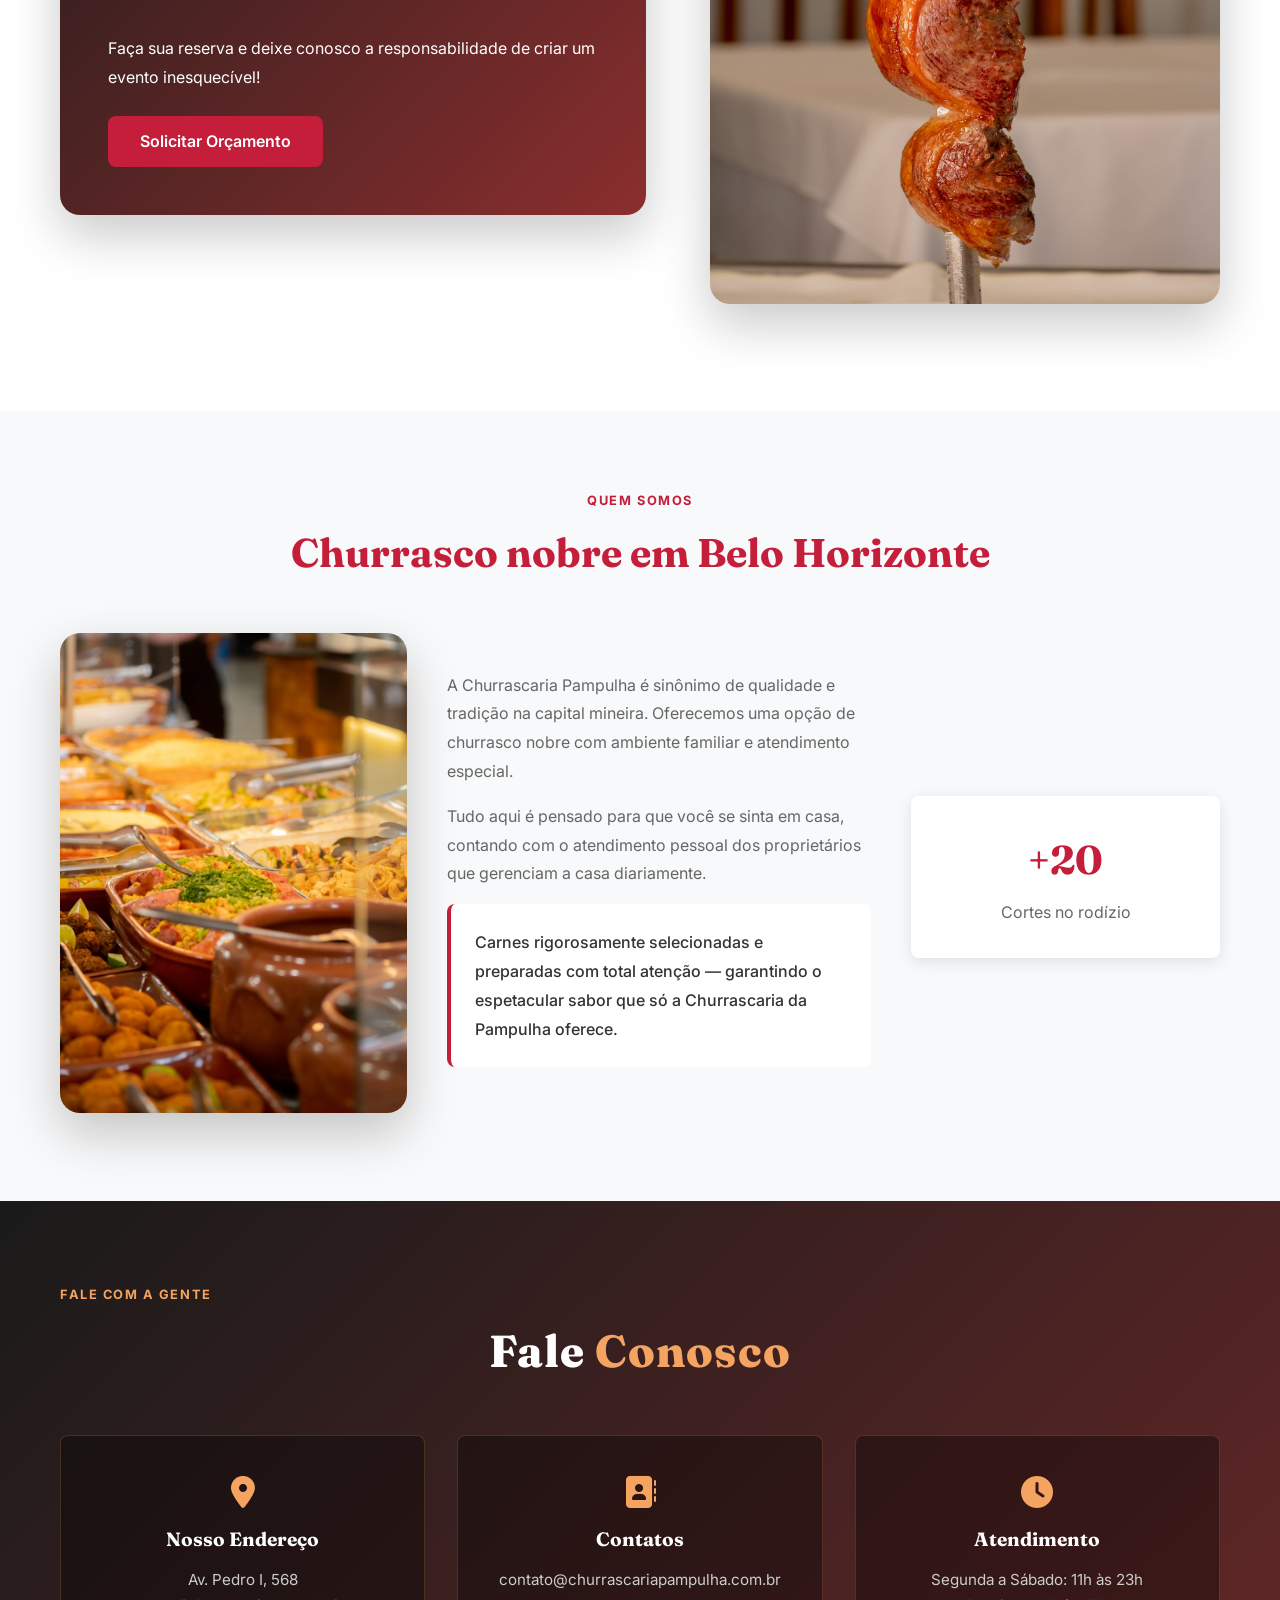
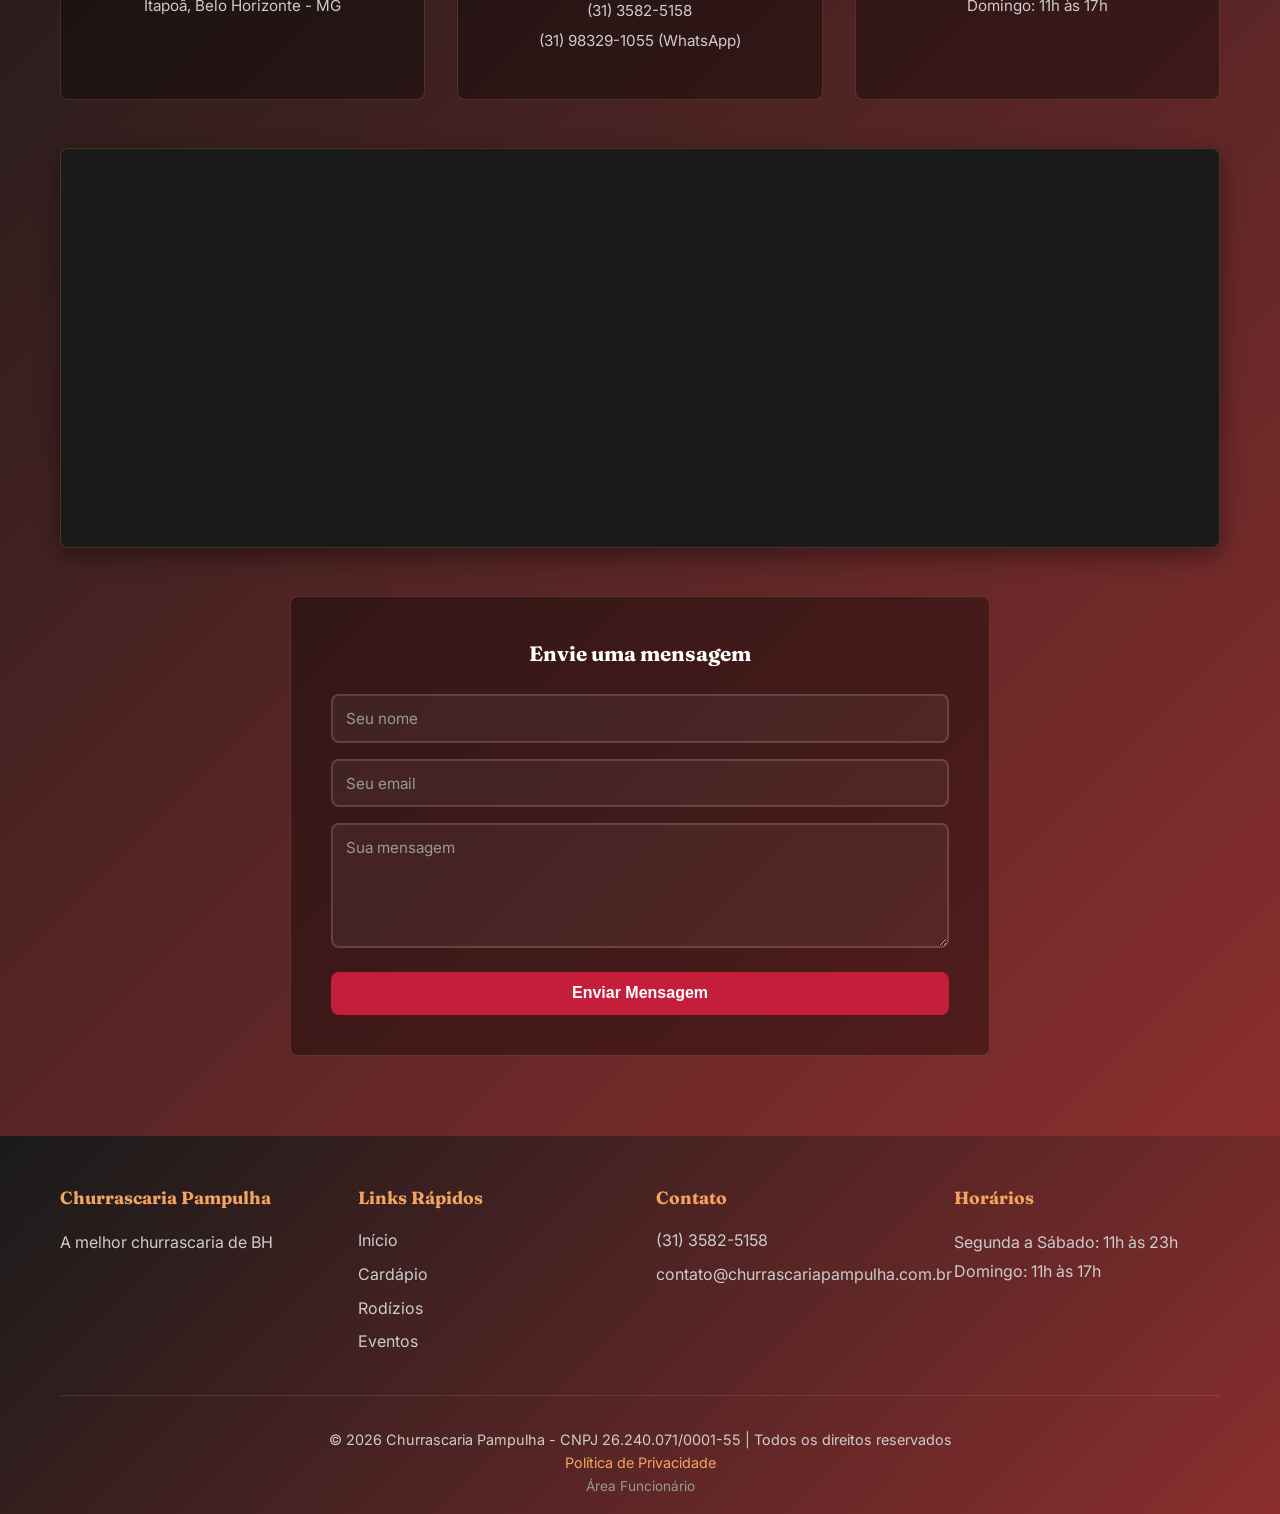
==== commit e58cdcb3: "Remove referencias a data de fundacao da landing page Tira "desde 1982", "ha mais de 40 anos" e o ca" ====
--- a/index.html
+++ b/index.html
@@ -3,7 +3,7 @@
 <head>
     <meta charset="UTF-8">
     <meta name="viewport" content="width=device-width, initial-scale=1.0">
-    <meta name="description" content="Churrascaria Pampulha - Rodízio de carnes nobres, buffet completo e atendimento especial em Belo Horizonte desde 1982.">
+    <meta name="description" content="Churrascaria Pampulha - Rodízio de carnes nobres, buffet completo e atendimento especial em Belo Horizonte.">
     <title>Churrascaria Pampulha - A Melhor Churrascaria de BH</title>
     <link rel="stylesheet" href="style.css?v=20260624-1">
     <link rel="preconnect" href="https://cdnjs.cloudflare.com">
@@ -47,9 +47,9 @@
             <div class="hero-overlay"></div>
         </div>
         <div class="hero-content">
-            <span class="hero-kicker">Tradição desde 1982 &middot; Belo Horizonte</span>
+            <span class="hero-kicker">Churrascaria &middot; Belo Horizonte</span>
             <h1>Sabor que vira espetáculo</h1>
-            <p>Rodízio de carnes nobres, buffet completo e atendimento de dar gosto, na churrascaria que a Pampulha escolhe há mais de 40 anos.</p>
+            <p>Rodízio de carnes nobres, buffet completo e atendimento de dar gosto, na churrascaria que a Pampulha escolhe.</p>
             <div class="hero-buttons">
                 <a href="#rodizios" class="btn btn-primary">Ver Rodízios</a>
                 <a href="#contato" class="btn btn-secondary">Faça uma Reserva</a>
@@ -243,22 +243,18 @@
     <!-- Quem Somos -->
     <section class="quem-somos" id="quem-somos">
         <div class="container">
-            <span class="section-kicker">Nossa História</span>
-            <h2>Desde 1982 em Belo Horizonte</h2>
+            <span class="section-kicker">Quem Somos</span>
+            <h2>Churrasco nobre em Belo Horizonte</h2>
             <div class="historia-content">
                 <div class="historia-media">
                     <img src="assets/fotos/buffet.jpg" alt="Buffet da Churrascaria Pampulha, símbolo de tradição em Belo Horizonte" loading="lazy">
                 </div>
                 <div class="historia-text">
-                    <p>A Churrascaria Pampulha é sinônimo de qualidade e tradição na capital mineira. Por mais de 40 anos, oferecemos uma opção de churrasco nobre com ambiente familiar e atendimento especial.</p>
+                    <p>A Churrascaria Pampulha é sinônimo de qualidade e tradição na capital mineira. Oferecemos uma opção de churrasco nobre com ambiente familiar e atendimento especial.</p>
                     <p>Tudo aqui é pensado para que você se sinta em casa, contando com o atendimento pessoal dos proprietários que gerenciam a casa diariamente.</p>
                     <p class="destaque">Carnes rigorosamente selecionadas e preparadas com total atenção — garantindo o espetacular sabor que só a Churrascaria da Pampulha oferece.</p>
                 </div>
                 <div class="historia-stats">
-                    <div class="stat">
-                        <h4>+40</h4>
-                        <p>Anos de tradição</p>
-                    </div>
                     <div class="stat">
                         <h4>+20</h4>
                         <p>Cortes no rodízio</p>
@@ -320,7 +316,7 @@
             <div class="footer-content">
                 <div class="footer-section">
                     <h4>Churrascaria Pampulha</h4>
-                    <p>A melhor churrascaria desde 1982</p>
+                    <p>A melhor churrascaria de BH</p>
                 </div>
                 <div class="footer-section">
                     <h4>Links Rápidos</h4>
@@ -346,7 +342,7 @@
             </div>
             <div class="footer-bottom">
                 <p>&copy; <span id="footerYear">2025</span> Churrascaria Pampulha - CNPJ 26.240.071/0001-55 | Todos os direitos reservados</p>
-                <p><a href="#politica">Política de Privacidade</a></p>
+                <p><a href="politica-de-privacidade.html">Política de Privacidade</a></p>
                 <p class="footer-funcionario-link"><a href="area-reservas.php">Área Funcionário</a></p>
             </div>
         </div>
--- a/style.css
+++ b/style.css
@@ -385,6 +385,28 @@
 
 .btn-outline:hover {
     background-color: var(--primary-color);
+    color: white;
+    transform: translateY(-3px);
+}
+
+.btn-danger {
+    background-color: #c0392b;
+    color: white;
+}
+
+.btn-danger:hover {
+    background-color: #a93226;
+    color: white;
+    transform: translateY(-3px);
+}
+
+.btn-success {
+    background-color: #2e7d32;
+    color: white;
+}
+
+.btn-success:hover {
+    background-color: #256428;
     color: white;
     transform: translateY(-3px);
 }
@@ -1299,15 +1321,9 @@
     }
 
     .navbar-content {
-        flex-wrap: wrap;
-        row-gap: 0.75rem;
-    }
-
-    .funcionario-nav-links {
-        flex-wrap: wrap;
-        justify-content: center;
-        gap: 0.6rem 1rem;
-        width: 100%;
+        flex-wrap: nowrap;
+        row-gap: 0;
+        align-items: center;
     }
 }
 
@@ -1464,6 +1480,47 @@
     justify-content: center;
 }
 
+.boi-login {
+    width: 78px;
+    height: 78px;
+    margin: 0 auto 1.2rem;
+}
+
+.boi-login svg {
+    width: 100%;
+    height: 100%;
+}
+
+.boi-login .boi-olho-aberto {
+    opacity: 1;
+    animation: boiOlharLados 4s ease-in-out infinite;
+    transform-origin: center;
+}
+
+.boi-login .boi-olho-fechado {
+    opacity: 0;
+}
+
+.boi-login.boi-olhos-fechados .boi-olho-aberto {
+    opacity: 0;
+}
+
+.boi-login.boi-olhos-fechados .boi-olho-fechado {
+    opacity: 1;
+}
+
+@keyframes boiOlharLados {
+    0%, 100% {
+        transform: translateX(0);
+    }
+    25% {
+        transform: translateX(-2px);
+    }
+    75% {
+        transform: translateX(2px);
+    }
+}
+
 .login-card h2 {
     color: var(--primary-color);
     font-size: 1.8rem;
@@ -1520,11 +1577,13 @@
     padding-right: 2.4rem;
 }
 
-.toggle-senha {
+.campo-senha .toggle-senha {
     position: absolute;
     top: 50%;
     right: 0.7rem;
     transform: translateY(-50%);
+    width: auto;
+    height: auto;
     background: none;
     border: none;
     color: var(--text-light);
@@ -1761,6 +1820,236 @@
     color: var(--text-light);
     font-size: 0.9rem;
     margin-bottom: 1.25rem;
+}
+
+.dashboard-reservas-dia-header {
+    align-items: center;
+    gap: 0.75rem;
+}
+
+.dashboard-reservas-dia-header h3 {
+    margin-right: auto;
+}
+
+.dashboard-reservas-controles {
+    display: flex;
+    align-items: center;
+    justify-content: flex-end;
+    gap: 0.75rem;
+    margin-left: auto;
+    flex-wrap: wrap;
+}
+
+.dashboard-reservas-ordenacao-form {
+    min-height: 2.75rem;
+    display: inline-flex;
+    align-items: center;
+    gap: 0.55rem;
+    padding: 0.45rem 0.75rem;
+    background: #fff;
+    border: 1px solid rgba(139, 69, 19, 0.16);
+    border-radius: 8px;
+    box-shadow: 0 6px 16px rgba(0, 0, 0, 0.05);
+    transition: var(--transition);
+}
+
+.dashboard-reservas-ordenacao-form:focus-within {
+    border-color: var(--primary-color);
+    box-shadow: 0 0 0 3px rgba(220, 20, 60, 0.12);
+}
+
+.dashboard-reservas-ordenacao-form label {
+    display: inline-flex;
+    align-items: center;
+    gap: 0.35rem;
+    color: #8a5a1f;
+    font-size: 0.78rem;
+    font-weight: 800;
+    text-transform: uppercase;
+    white-space: nowrap;
+}
+
+.dashboard-reservas-ordenacao-form label i {
+    color: var(--primary-color);
+}
+
+.dashboard-reservas-ordenacao-form select {
+    min-width: 170px;
+    border: none;
+    border-left: 1px solid rgba(139, 69, 19, 0.14);
+    background: transparent;
+    color: var(--text-dark);
+    font: inherit;
+    font-size: 0.9rem;
+    font-weight: 700;
+    padding: 0.35rem 0.2rem 0.35rem 0.65rem;
+    outline: none;
+    cursor: pointer;
+}
+
+.dashboard-reservas-busca {
+    width: min(360px, 100%);
+    min-height: 2.75rem;
+    display: inline-flex;
+    align-items: center;
+    gap: 0.65rem;
+    margin-left: auto;
+    padding: 0.45rem 0.85rem;
+    background: #fff;
+    border: 1px solid rgba(139, 69, 19, 0.16);
+    border-radius: 8px;
+    box-shadow: 0 6px 16px rgba(0, 0, 0, 0.05);
+    transition: var(--transition);
+}
+
+.dashboard-reservas-busca:focus-within {
+    border-color: var(--primary-color);
+    box-shadow: 0 0 0 3px rgba(220, 20, 60, 0.12);
+}
+
+.dashboard-reservas-busca i {
+    color: var(--primary-color);
+    font-size: 0.95rem;
+}
+
+.dashboard-reservas-busca-input {
+    width: 100%;
+    min-width: 0;
+    border: none;
+    outline: none;
+    background: transparent;
+    color: var(--text-color);
+    font: inherit;
+    font-size: 0.92rem;
+    font-weight: 600;
+}
+
+.dashboard-reservas-busca-input::placeholder {
+    color: var(--text-light);
+    font-weight: 500;
+}
+
+.dashboard-reservas-busca-vazio {
+    display: none;
+}
+
+.dashboard-comparecimento-form {
+    display: flex;
+    align-items: center;
+    gap: 0.55rem;
+    flex-wrap: wrap;
+    min-width: 280px;
+}
+
+.dashboard-comparecimento-opcoes {
+    display: inline-grid;
+    grid-template-columns: repeat(3, minmax(72px, 1fr));
+    gap: 0.35rem;
+    padding: 0.25rem;
+    background: #f8f1eb;
+    border: 1px solid rgba(139, 69, 19, 0.12);
+    border-radius: 8px;
+}
+
+.dashboard-comparecimento-opcao {
+    position: relative;
+    cursor: pointer;
+}
+
+.dashboard-comparecimento-opcao input {
+    position: absolute;
+    width: 1px;
+    height: 1px;
+    opacity: 0;
+    pointer-events: none;
+}
+
+.dashboard-comparecimento-opcao span {
+    min-height: 2.15rem;
+    display: inline-flex;
+    align-items: center;
+    justify-content: center;
+    gap: 0.35rem;
+    padding: 0.45rem 0.65rem;
+    border-radius: 7px;
+    color: #8a5a1f;
+    font-size: 0.78rem;
+    font-weight: 800;
+    line-height: 1.1;
+    white-space: nowrap;
+    transition: var(--transition);
+}
+
+.dashboard-comparecimento-opcao:hover span {
+    background: rgba(255, 255, 255, 0.72);
+}
+
+.dashboard-comparecimento-opcao input:focus-visible + span {
+    outline: 3px solid rgba(244, 164, 96, 0.35);
+    outline-offset: 2px;
+}
+
+.dashboard-comparecimento-opcao input:checked + span {
+    background: white;
+    box-shadow: 0 4px 12px rgba(139, 69, 19, 0.12);
+}
+
+.dashboard-comparecimento-opcao:nth-child(2) input:checked + span {
+    background: #e3f3e6;
+    color: #2e7d32;
+}
+
+.dashboard-comparecimento-opcao:nth-child(3) input:checked + span {
+    background: #fbe6e9;
+    color: #b4233a;
+}
+
+.dashboard-comparecimento-qtd-wrap {
+    height: 2.65rem;
+    display: inline-flex;
+    align-items: center;
+    gap: 0.35rem;
+    padding: 0.25rem 0.45rem 0.25rem 0.65rem;
+    background: white;
+    border: 1px solid rgba(139, 69, 19, 0.16);
+    border-radius: 8px;
+    color: var(--text-light);
+    font-size: 0.72rem;
+    font-weight: 800;
+    text-transform: uppercase;
+}
+
+.dashboard-comparecimento-qtd {
+    width: 3.5rem;
+    border: none;
+    border-left: 1px solid rgba(139, 69, 19, 0.14);
+    padding: 0.35rem 0 0.35rem 0.5rem;
+    color: var(--text-color);
+    font: inherit;
+    font-size: 0.9rem;
+    font-weight: 700;
+    outline: none;
+}
+
+.dashboard-comparecimento-salvar {
+    width: 2.65rem;
+    height: 2.65rem;
+    display: inline-flex;
+    align-items: center;
+    justify-content: center;
+    border: none;
+    border-radius: 8px;
+    background: #2e7d32;
+    color: white;
+    cursor: pointer;
+    font-size: 0.95rem;
+    box-shadow: 0 7px 16px rgba(46, 125, 50, 0.22);
+    transition: var(--transition);
+}
+
+.dashboard-comparecimento-salvar:hover {
+    background: #256728;
+    transform: translateY(-1px);
 }
 
 /* ===== Abas Dia / Semana / Mês ===== */
@@ -1898,8 +2187,37 @@
     margin-bottom: 1.5rem;
 }
 
+.reserva-form-secionado .reserva-form-secao {
+    background-color: #fbfafa;
+    border: 1px solid rgba(0, 0, 0, 0.05);
+    border-radius: 14px;
+    padding: 1.5rem 1.6rem;
+    margin-bottom: 1.5rem;
+}
+
+.reserva-form-secionado .reserva-form-secao .reserva-form-grid {
+    margin-bottom: 0;
+}
+
+.reserva-form-secao-titulo {
+    display: flex;
+    align-items: center;
+    gap: 0.55rem;
+    margin: 0 0 1.2rem;
+    font-size: 0.95rem;
+    font-weight: 700;
+    color: var(--primary-color);
+    text-transform: uppercase;
+    letter-spacing: 0.03em;
+}
+
+.reserva-form-secao-titulo i {
+    font-size: 1rem;
+}
+
 .reserva-form-grid input,
-.reserva-form-grid select {
+.reserva-form-grid select,
+.reserva-form-grid textarea {
     width: 100%;
     padding: 0.75rem 0.9rem;
     border: 2px solid #e5e5e5;
@@ -1911,11 +2229,22 @@
 }
 
 .reserva-form-grid input:focus,
-.reserva-form-grid select:focus {
+.reserva-form-grid select:focus,
+.reserva-form-grid textarea:focus {
     outline: none;
     border-color: var(--primary-color);
     background-color: white;
     box-shadow: 0 0 0 3px rgba(196, 30, 58, 0.08);
+}
+
+.reserva-form-grid textarea {
+    resize: vertical;
+    min-height: 90px;
+    line-height: 1.5;
+}
+
+.reserva-form-label--full {
+    grid-column: 1 / -1;
 }
 
 .reserva-form-label {
@@ -1933,6 +2262,14 @@
     display: flex;
     align-items: center;
     gap: 0.4rem;
+}
+
+.reserva-form-aviso {
+    color: var(--primary-color);
+    font-size: 0.78rem;
+    font-weight: 700;
+    text-transform: none;
+    letter-spacing: normal;
 }
 
 .reserva-form-label i {
@@ -1973,6 +2310,17 @@
     color: #a15c00;
 }
 
+.badge-clicavel {
+    border: none;
+    cursor: pointer;
+    font-family: inherit;
+    transition: filter 0.15s ease;
+}
+
+.badge-clicavel:hover {
+    filter: brightness(0.95);
+}
+
 .badge-danger {
     background-color: #fbe6e9;
     color: var(--primary-color);
@@ -1981,6 +2329,81 @@
 .badge-info {
     background-color: rgba(244, 164, 96, 0.18);
     color: #8a5a1f;
+}
+
+.reserva-form-link-gerenciar {
+    margin-top: 0.4rem;
+    font-size: 0.8rem;
+    color: var(--primary-color);
+    text-decoration: none;
+    display: inline-flex;
+    align-items: center;
+    gap: 0.3rem;
+}
+
+.reserva-form-link-gerenciar:hover {
+    text-decoration: underline;
+}
+
+.tipo-reserva-form {
+    display: flex;
+    align-items: flex-end;
+    gap: 1rem;
+    flex-wrap: wrap;
+}
+
+.tipo-reserva-form .reserva-form-label {
+    flex: 1;
+    min-width: 220px;
+}
+
+.tipo-reserva-form input {
+    width: 100%;
+    padding: 0.85rem 1.1rem;
+    border: 2px solid #e5e5e5;
+    border-radius: 12px;
+    font-size: 0.95rem;
+    font-family: inherit;
+    background-color: #fafafa;
+    transition: var(--transition);
+    box-shadow: inset 0 1px 2px rgba(0, 0, 0, 0.03);
+}
+
+.tipo-reserva-form input:hover {
+    border-color: #d8d8d8;
+}
+
+.tipo-reserva-form input:focus {
+    outline: none;
+    border-color: var(--primary-color);
+    background-color: white;
+    box-shadow: 0 0 0 4px rgba(196, 30, 58, 0.1);
+}
+
+.tipo-reserva-form input::placeholder {
+    color: #aaa;
+}
+
+.tipos-reserva-lista {
+    display: flex;
+    flex-wrap: wrap;
+    gap: 0.6rem;
+    margin-top: 1.2rem;
+}
+
+.tipo-reserva-chip form {
+    display: inline-flex;
+    margin-left: 0.3rem;
+}
+
+.tipo-reserva-chip button {
+    background: none;
+    border: none;
+    color: inherit;
+    cursor: pointer;
+    font-size: 0.7rem;
+    padding: 0;
+    line-height: 1;
 }
 
 .reserva-comparecimento-form {
@@ -2027,6 +2450,127 @@
     transform: scale(1.12);
 }
 
+.reservas-lista-toolbar {
+    display: flex;
+    align-items: center;
+    justify-content: space-between;
+    gap: 1rem;
+    margin: 0 0 1rem;
+    flex-wrap: wrap;
+}
+
+.reservas-lista-toolbar h3 {
+    color: var(--text-dark);
+    font-size: 1.15rem;
+    font-weight: 800;
+    margin-bottom: 0.25rem;
+}
+
+.reservas-lista-toolbar p {
+    color: var(--text-light);
+    font-size: 0.9rem;
+    margin: 0;
+}
+
+.reservas-lista-controles {
+    display: flex;
+    align-items: center;
+    justify-content: flex-end;
+    gap: 0.75rem;
+    margin-left: auto;
+    flex-wrap: wrap;
+}
+
+.reservas-ordenacao-form {
+    display: inline-flex;
+    align-items: center;
+    gap: 0.6rem;
+    padding: 0.5rem 0.65rem;
+    background: #fff;
+    border: 1px solid rgba(139, 69, 19, 0.16);
+    border-radius: 8px;
+    box-shadow: 0 6px 16px rgba(0, 0, 0, 0.05);
+}
+
+.reservas-ordenacao-form label {
+    display: inline-flex;
+    align-items: center;
+    gap: 0.4rem;
+    color: #8a5a1f;
+    font-size: 0.8rem;
+    font-weight: 800;
+    text-transform: uppercase;
+    white-space: nowrap;
+}
+
+.reservas-ordenacao-form label i {
+    color: var(--primary-color);
+}
+
+.reservas-ordenacao-form select {
+    min-width: 180px;
+    border: none;
+    border-left: 1px solid rgba(139, 69, 19, 0.14);
+    background: transparent;
+    color: var(--text-dark);
+    font: inherit;
+    font-size: 0.92rem;
+    font-weight: 700;
+    padding: 0.35rem 0.25rem 0.35rem 0.7rem;
+    outline: none;
+    cursor: pointer;
+}
+
+.reservas-ordenacao-form:focus-within {
+    border-color: var(--primary-color);
+    box-shadow: 0 0 0 3px rgba(220, 20, 60, 0.12);
+}
+
+.reservas-busca {
+    width: min(360px, 100%);
+    min-height: 2.75rem;
+    display: inline-flex;
+    align-items: center;
+    gap: 0.65rem;
+    padding: 0.45rem 0.85rem;
+    background: #fff;
+    border: 1px solid rgba(139, 69, 19, 0.16);
+    border-radius: 8px;
+    box-shadow: 0 6px 16px rgba(0, 0, 0, 0.05);
+    transition: var(--transition);
+}
+
+.reservas-busca:focus-within {
+    border-color: var(--primary-color);
+    box-shadow: 0 0 0 3px rgba(220, 20, 60, 0.12);
+}
+
+.reservas-busca i {
+    color: var(--primary-color);
+    font-size: 0.95rem;
+}
+
+.reservas-busca-input {
+    width: 100%;
+    min-width: 0;
+    border: none;
+    outline: none;
+    background: transparent;
+    color: var(--text-color);
+    font: inherit;
+    font-size: 0.92rem;
+    font-weight: 600;
+}
+
+.reservas-busca-input::placeholder {
+    color: var(--text-light);
+    font-weight: 500;
+}
+
+.reservas-busca-vazio {
+    display: none;
+}
+
 .reservas-lista-wrapper {
     overflow-x: auto;
 }
@@ -2173,6 +2717,51 @@
     gap: 0.8rem;
 }
 
+
+.reservas-paginacao {
+    display: flex;
+    align-items: center;
+    justify-content: space-between;
+    gap: 1rem;
+    padding: 1rem 0.25rem 0;
+    flex-wrap: wrap;
+}
+
+.reservas-paginacao-info {
+    color: var(--text-light);
+    font-size: 0.92rem;
+}
+
+.reservas-paginacao-links {
+    display: flex;
+    align-items: center;
+    gap: 0.45rem;
+    flex-wrap: wrap;
+}
+
+.reservas-paginacao-links a {
+    min-width: 2.35rem;
+    height: 2.35rem;
+    display: inline-flex;
+    align-items: center;
+    justify-content: center;
+    border-radius: 8px;
+    border: 1px solid rgba(139, 69, 19, 0.18);
+    background: #fff;
+    color: var(--secondary-color);
+    font-weight: 700;
+    text-decoration: none;
+    transition: var(--transition);
+}
+
+.reservas-paginacao-links a:hover,
+.reservas-paginacao-links a.ativa {
+    background: var(--secondary-color);
+    color: #fff;
+    border-color: var(--secondary-color);
+    transform: translateY(-1px);
+}
+
 .reservas-vazio {
     text-align: center;
     color: var(--text-light);
@@ -2180,6 +2769,13 @@
     display: none;
 }
 
+.reservas-busca-resultado-info {
+    color: var(--text-light);
+    font-size: 0.92rem;
+    padding: 1rem 0.25rem 0;
+    margin: 0;
+}
+
 .footer-funcionario-link a {
     color: #999;
     font-size: 0.85rem;
@@ -2199,6 +2795,26 @@
         grid-template-columns: 1fr;
     }
 
+    .reservas-lista-toolbar,
+    .reservas-lista-controles,
+    .reservas-ordenacao-form,
+    .reservas-busca {
+        width: 100%;
+    }
+
+    .reservas-lista-controles {
+        align-items: stretch;
+    }
+
+    .reservas-ordenacao-form {
+        justify-content: space-between;
+    }
+
+    .reservas-ordenacao-form select {
+        min-width: 0;
+        flex: 1;
+    }
+
     .reservas-tabela th,
     .reservas-tabela td {
         padding: 0.7rem;
@@ -2226,6 +2842,45 @@
     .dashboard-unit-tabs {
         align-items: stretch;
         flex-direction: column;
+    }
+
+    .dashboard-reservas-dia-header {
+        flex-wrap: wrap;
+        align-items: flex-start;
+        gap: 0.6rem;
+    }
+
+    .dashboard-reservas-dia-header > i {
+        margin-top: 0.15rem;
+    }
+
+    .dashboard-reservas-dia-header h3 {
+        flex: 1;
+        min-width: 0;
+    }
+
+    .dashboard-reservas-controles {
+        width: 100%;
+        margin-left: 0;
+        flex-direction: column;
+        align-items: stretch;
+        gap: 0.5rem;
+    }
+
+    .dashboard-reservas-busca,
+    .dashboard-reservas-ordenacao-form {
+        width: 100%;
+        margin-left: 0;
+        box-sizing: border-box;
+    }
+
+    .dashboard-reservas-ordenacao-form {
+        justify-content: space-between;
+    }
+
+    .dashboard-reservas-ordenacao-form select {
+        min-width: 0;
+        flex: 1;
     }
 
     .dashboard-unit-tabs .dashboard-tab,
@@ -2250,6 +2905,111 @@
     transform: translateY(-1px);
 }
 
+/* ===== Menu hambúrguer — área de funcionários (mobile) ===== */
+.nav-hamburger {
+    display: none;
+    background: none;
+    border: none;
+    cursor: pointer;
+    padding: 10px 8px;
+    flex-direction: column;
+    gap: 6px;
+    margin-left: auto;
+    flex-shrink: 0;
+}
+
+.nav-hamburger span {
+    display: block;
+    width: 28px;
+    height: 2px;
+    background: #fff;
+    border-radius: 2px;
+    transition: transform 0.3s ease, opacity 0.3s ease;
+}
+
+.nav-hamburger.aberto span:nth-child(1) { transform: translateY(8px) rotate(45deg); }
+.nav-hamburger.aberto span:nth-child(2) { opacity: 0; transform: scaleX(0); }
+.nav-hamburger.aberto span:nth-child(3) { transform: translateY(-8px) rotate(-45deg); }
+
+@media (max-width: 768px) {
+    .nav-hamburger {
+        display: flex;
+    }
+
+    .navbar {
+        position: relative;
+    }
+
+    .navbar-content {
+        flex-wrap: nowrap !important;
+        row-gap: 0 !important;
+        align-items: center;
+        justify-content: space-between;
+    }
+
+    .funcionario-nav-links {
+        display: none;
+        position: absolute;
+        top: 100%;
+        left: 0;
+        right: 0;
+        background: linear-gradient(180deg, #1a0a08 0%, #2d0f0a 100%);
+        flex-direction: column;
+        width: 100%;
+        padding: 0.25rem 0 1rem;
+        gap: 0;
+        box-shadow: 0 8px 24px rgba(0, 0, 0, 0.5);
+        z-index: 998;
+        flex-wrap: nowrap !important;
+        justify-content: flex-start;
+        border-top: 1px solid rgba(255, 255, 255, 0.08);
+    }
+
+    .funcionario-nav-links.aberto {
+        display: flex;
+    }
+
+    .funcionario-nav-links li {
+        width: 100%;
+        list-style: none;
+    }
+
+    .funcionario-nav-links a:not(.btn-voltar-site) {
+        display: flex;
+        align-items: center;
+        padding: 0.95rem 1.5rem;
+        border-bottom: 1px solid rgba(255, 255, 255, 0.06);
+        font-size: 0.95rem;
+        color: #fff;
+        text-decoration: none;
+        font-weight: 500;
+        letter-spacing: 0.01em;
+        transition: background 0.15s, color 0.15s;
+    }
+
+    .funcionario-nav-links a:not(.btn-voltar-site):active,
+    .funcionario-nav-links a:not(.btn-voltar-site):hover {
+        background: rgba(255, 255, 255, 0.07);
+        color: var(--accent-color);
+    }
+
+    .funcionario-nav-links li:last-child {
+        padding: 0.85rem 1.25rem 0;
+    }
+
+    .funcionario-nav-links .btn-voltar-site {
+        display: flex;
+        align-items: center;
+        justify-content: center;
+        gap: 0.5rem;
+        width: 100%;
+        padding: 0.75rem 1rem;
+        font-size: 0.95rem;
+        border-radius: 8px;
+        margin: 0;
+    }
+}
+
 /* ===== Scrollbar Styling ===== */
 ::-webkit-scrollbar {
     width: 10px;
@@ -2267,3 +3027,284 @@
 ::-webkit-scrollbar-thumb:hover {
     background: var(--secondary-color);
 }
+
+/* ===== Layout com sidebar de aniversariantes ===== */
+.painel-reservas-layout {
+    display: flex;
+    gap: 1.5rem;
+    align-items: flex-start;
+}
+
+.painel-conteudo-principal {
+    flex: 1;
+    min-width: 0;
+}
+
+/* ===== Sidebar de aniversariantes ===== */
+.painel-aniversariantes-sidebar {
+    width: 240px;
+    flex-shrink: 0;
+    background: #fff;
+    border-radius: 16px;
+    box-shadow: 0 4px 20px rgba(0,0,0,0.08);
+    border: 1px solid #f0e8e8;
+    padding: 1.25rem;
+    position: sticky;
+    top: 80px;
+    max-height: calc(100vh - 100px);
+    overflow-y: auto;
+}
+
+/* Em telas largas, tira a sidebar do fluxo e a fixa na margem esquerda
+   vazia, fora do container, para não roubar espaço do dashboard. */
+@media (min-width: 1700px) {
+    .painel-aniversariantes-sidebar {
+        position: fixed;
+        top: 110px;
+        left: calc((100vw - 1200px) / 2 - 264px);
+        width: 240px;
+        max-height: calc(100vh - 140px);
+        z-index: 10;
+    }
+}
+
+.aniversariantes-header {
+    display: flex;
+    align-items: center;
+    gap: 0.75rem;
+    margin-bottom: 1rem;
+    padding-bottom: 0.75rem;
+    border-bottom: 2px solid var(--primary-color);
+}
+
+.aniversariantes-header > i {
+    font-size: 1.5rem;
+    color: var(--primary-color);
+    flex-shrink: 0;
+}
+
+.aniversariantes-header h3 {
+    font-size: 0.95rem;
+    font-weight: 700;
+    color: var(--dark-bg);
+    margin: 0 0 0.1rem;
+    line-height: 1.2;
+}
+
+.aniversariantes-mes {
+    font-size: 0.75rem;
+    font-weight: 600;
+    color: var(--primary-color);
+    text-transform: uppercase;
+    letter-spacing: 0.04em;
+}
+
+.aniversariantes-vazio {
+    font-size: 0.8rem;
+    color: #888;
+    text-align: center;
+    padding: 1rem 0;
+    line-height: 1.5;
+}
+
+.aniversariantes-lista {
+    list-style: none;
+    padding: 0;
+    margin: 0;
+    display: flex;
+    flex-direction: column;
+    gap: 0.5rem;
+}
+
+.aniversariantes-item {
+    display: flex;
+    align-items: center;
+    gap: 0.6rem;
+    padding: 0.55rem 0.6rem;
+    border-radius: 10px;
+    background: #fafafa;
+    border: 1px solid #f0eded;
+    transition: background 0.2s;
+}
+
+.aniversariantes-item:hover {
+    background: #fef5f5;
+}
+
+.aniversariantes-item.aniversario-hoje {
+    background: linear-gradient(135deg, #fff3f5 0%, #ffe8eb 100%);
+    border-color: var(--primary-color);
+}
+
+.aniv-dia {
+    width: 32px;
+    height: 32px;
+    border-radius: 50%;
+    background: #f5eaea;
+    display: flex;
+    align-items: center;
+    justify-content: center;
+    flex-shrink: 0;
+    font-size: 0.8rem;
+    font-weight: 700;
+    color: var(--primary-color);
+}
+
+.aniversario-hoje .aniv-dia {
+    background: var(--primary-color);
+    color: #fff;
+    animation: pulse-aniv 1.8s ease-in-out infinite;
+}
+
+.aniversario-hoje .aniv-dia i {
+    font-size: 0.85rem;
+}
+
+@keyframes pulse-aniv {
+    0%, 100% { box-shadow: 0 0 0 0 rgba(160,21,45,0.4); }
+    50%       { box-shadow: 0 0 0 6px rgba(160,21,45,0); }
+}
+
+/* Variante verde: exibida quando a unidade selecionada é o Casarão Itaú,
+   para as atendentes não confundirem com a Churrascaria Pampulha. */
+.painel-aniversariantes-sidebar--casarao {
+    border-color: #c5e0c6;
+}
+
+.painel-aniversariantes-sidebar--casarao .aniversariantes-header {
+    border-bottom-color: #1b5e20;
+}
+
+.painel-aniversariantes-sidebar--casarao .aniversariantes-header > i,
+.painel-aniversariantes-sidebar--casarao .aniversariantes-mes {
+    color: #1b5e20;
+}
+
+.painel-aniversariantes-sidebar--casarao .aniversariantes-item {
+    background: #f4faf4;
+    border-color: #e1f0e1;
+}
+
+.painel-aniversariantes-sidebar--casarao .aniversariantes-item:hover {
+    background: #eaf6ea;
+}
+
+.painel-aniversariantes-sidebar--casarao .aniv-dia {
+    background: #e1f0e1;
+    color: #1b5e20;
+}
+
+.painel-aniversariantes-sidebar--casarao .aniversariantes-item.aniversario-hoje {
+    background: linear-gradient(135deg, #eef9ee 0%, #dcf0dc 100%);
+    border-color: #1b5e20;
+}
+
+.painel-aniversariantes-sidebar--casarao .aniversario-hoje .aniv-dia {
+    background: #1b5e20;
+    color: #fff;
+    animation: pulse-aniv-casarao 1.8s ease-in-out infinite;
+}
+
+@keyframes pulse-aniv-casarao {
+    0%, 100% { box-shadow: 0 0 0 0 rgba(27,94,32,0.4); }
+    50%       { box-shadow: 0 0 0 6px rgba(27,94,32,0); }
+}
+
+/* Dashboard inteiro em verde quando o Casarão Itaú está selecionado,
+   para as atendentes não confundirem com a Churrascaria Pampulha (vermelha). */
+.painel-reservas--casarao .panel-header {
+    background: linear-gradient(135deg, var(--dark-bg) 0%, #1b5e20 100%);
+}
+
+.painel-reservas--casarao .dashboard-tab:hover {
+    border-color: #1b5e20;
+    color: #1b5e20;
+}
+
+.painel-reservas--casarao .dashboard-tab.is-active {
+    background: #1b5e20;
+    border-color: #1b5e20;
+}
+
+.painel-reservas--casarao .stat-cards-row .stat h4,
+.painel-reservas--casarao .dashboard-view-date {
+    color: #1b5e20;
+}
+
+.painel-reservas--casarao .dashboard-week-list li a:hover {
+    background-color: rgba(27, 94, 32, 0.12);
+}
+
+.painel-reservas--casarao .dashboard-week-list li.is-selected a {
+    background-color: #1b5e20;
+}
+
+.painel-reservas--casarao .dashboard-date-bar .btn-primary {
+    background-color: #1b5e20;
+}
+
+.painel-reservas--casarao .dashboard-date-bar .btn-primary:hover {
+    background-color: #2e7d32;
+    color: white;
+}
+
+.navbar--casarao {
+    background: linear-gradient(135deg, var(--dark-bg) 0%, #1b5e20 100%);
+}
+
+.painel-reservas--casarao .reservas-tabela th {
+    background: linear-gradient(135deg, var(--dark-bg) 0%, #1b5e20 100%);
+}
+
+.painel-reservas--casarao .card-header-bar i,
+.painel-reservas--casarao .dashboard-reservas-ordenacao-form label i,
+.painel-reservas--casarao .dashboard-reservas-busca i {
+    color: #1b5e20;
+}
+
+.painel-reservas--casarao .dashboard-reservas-ordenacao-form:focus-within,
+.painel-reservas--casarao .dashboard-reservas-busca:focus-within {
+    border-color: #1b5e20;
+    box-shadow: 0 0 0 3px rgba(27, 94, 32, 0.12);
+}
+
+.aniv-info {
+    display: flex;
+    flex-direction: column;
+    min-width: 0;
+}
+
+.aniv-nome {
+    font-size: 0.8rem;
+    font-weight: 600;
+    color: #222;
+    white-space: nowrap;
+    overflow: hidden;
+    text-overflow: ellipsis;
+    line-height: 1.3;
+}
+
+.aniv-tel {
+    font-size: 0.72rem;
+    color: #888;
+    white-space: nowrap;
+    overflow: hidden;
+    text-overflow: ellipsis;
+}
+
+@media (max-width: 900px) {
+    .painel-reservas-layout {
+        flex-direction: column;
+    }
+
+    .painel-aniversariantes-sidebar {
+        width: 100%;
+        position: static;
+        max-height: none;
+    }
+
+    .aniversariantes-lista {
+        display: grid;
+        grid-template-columns: repeat(auto-fill, minmax(180px, 1fr));
+    }
+}
